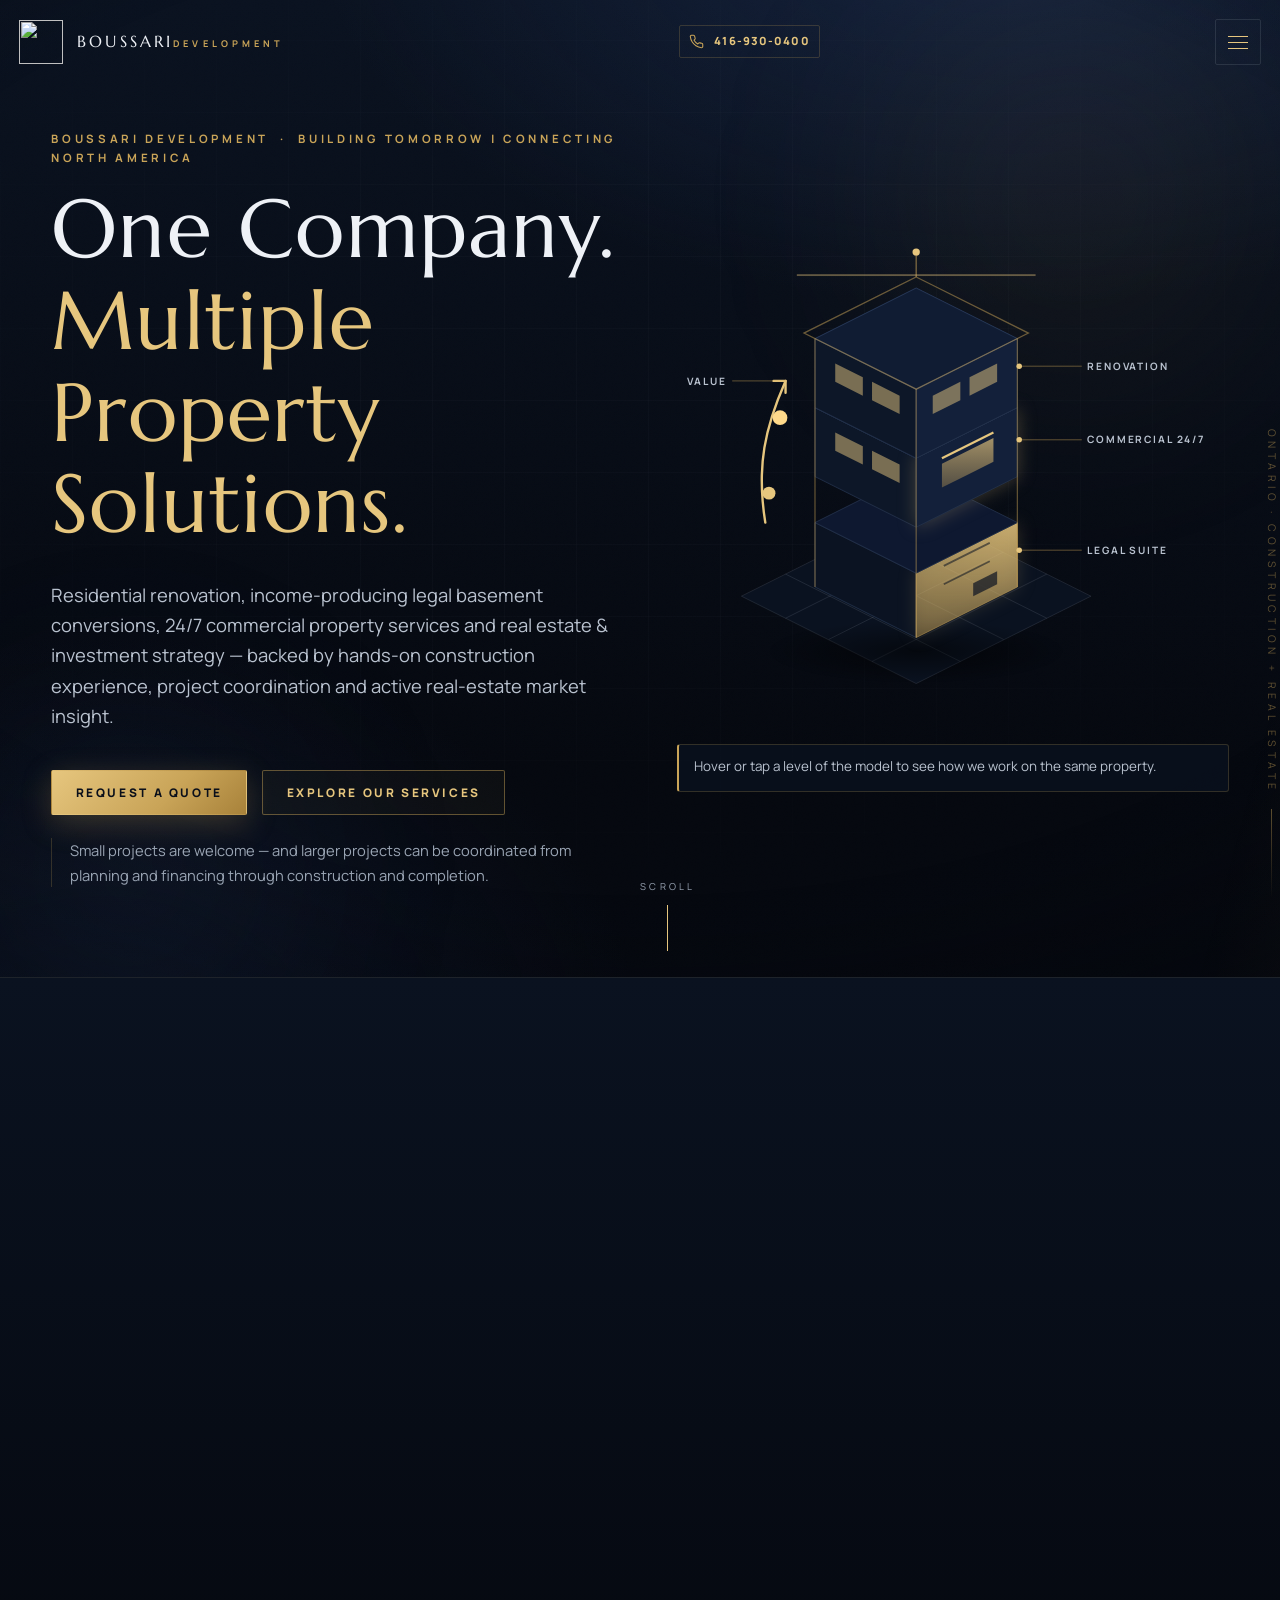
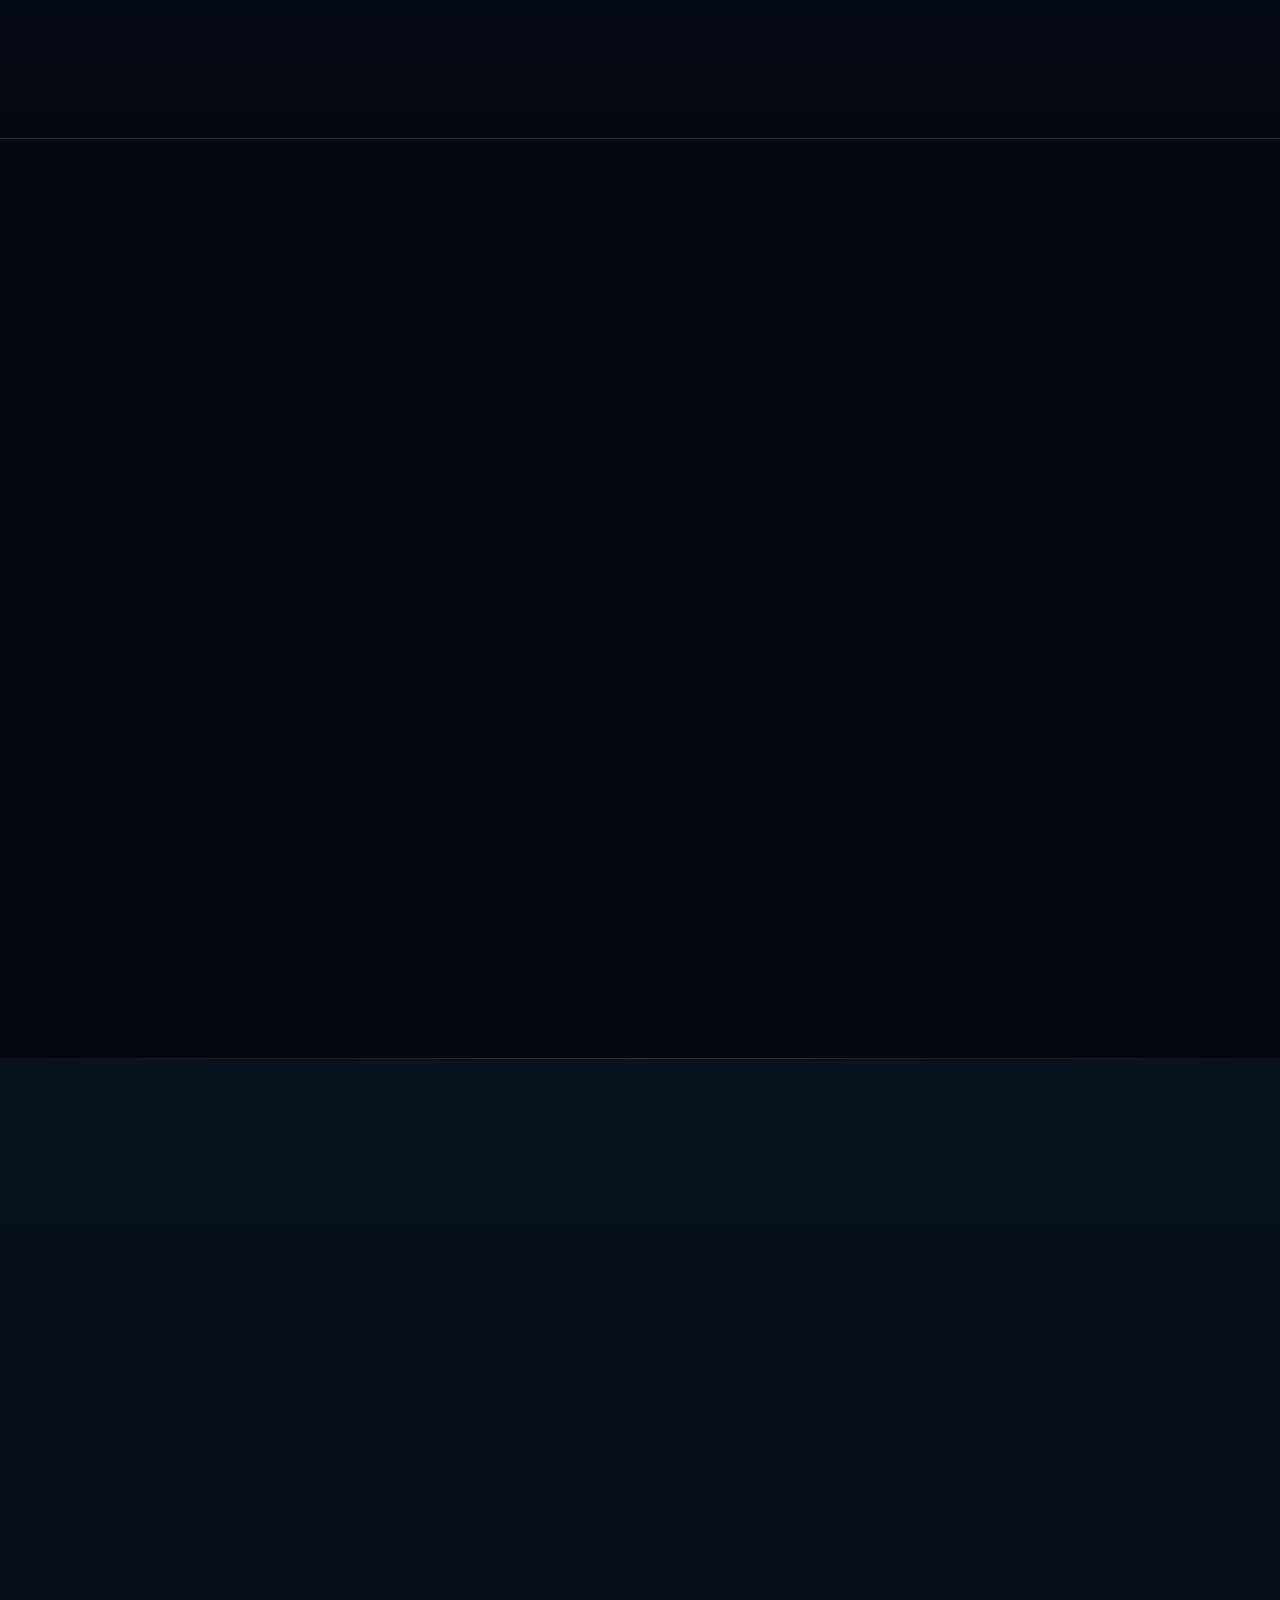
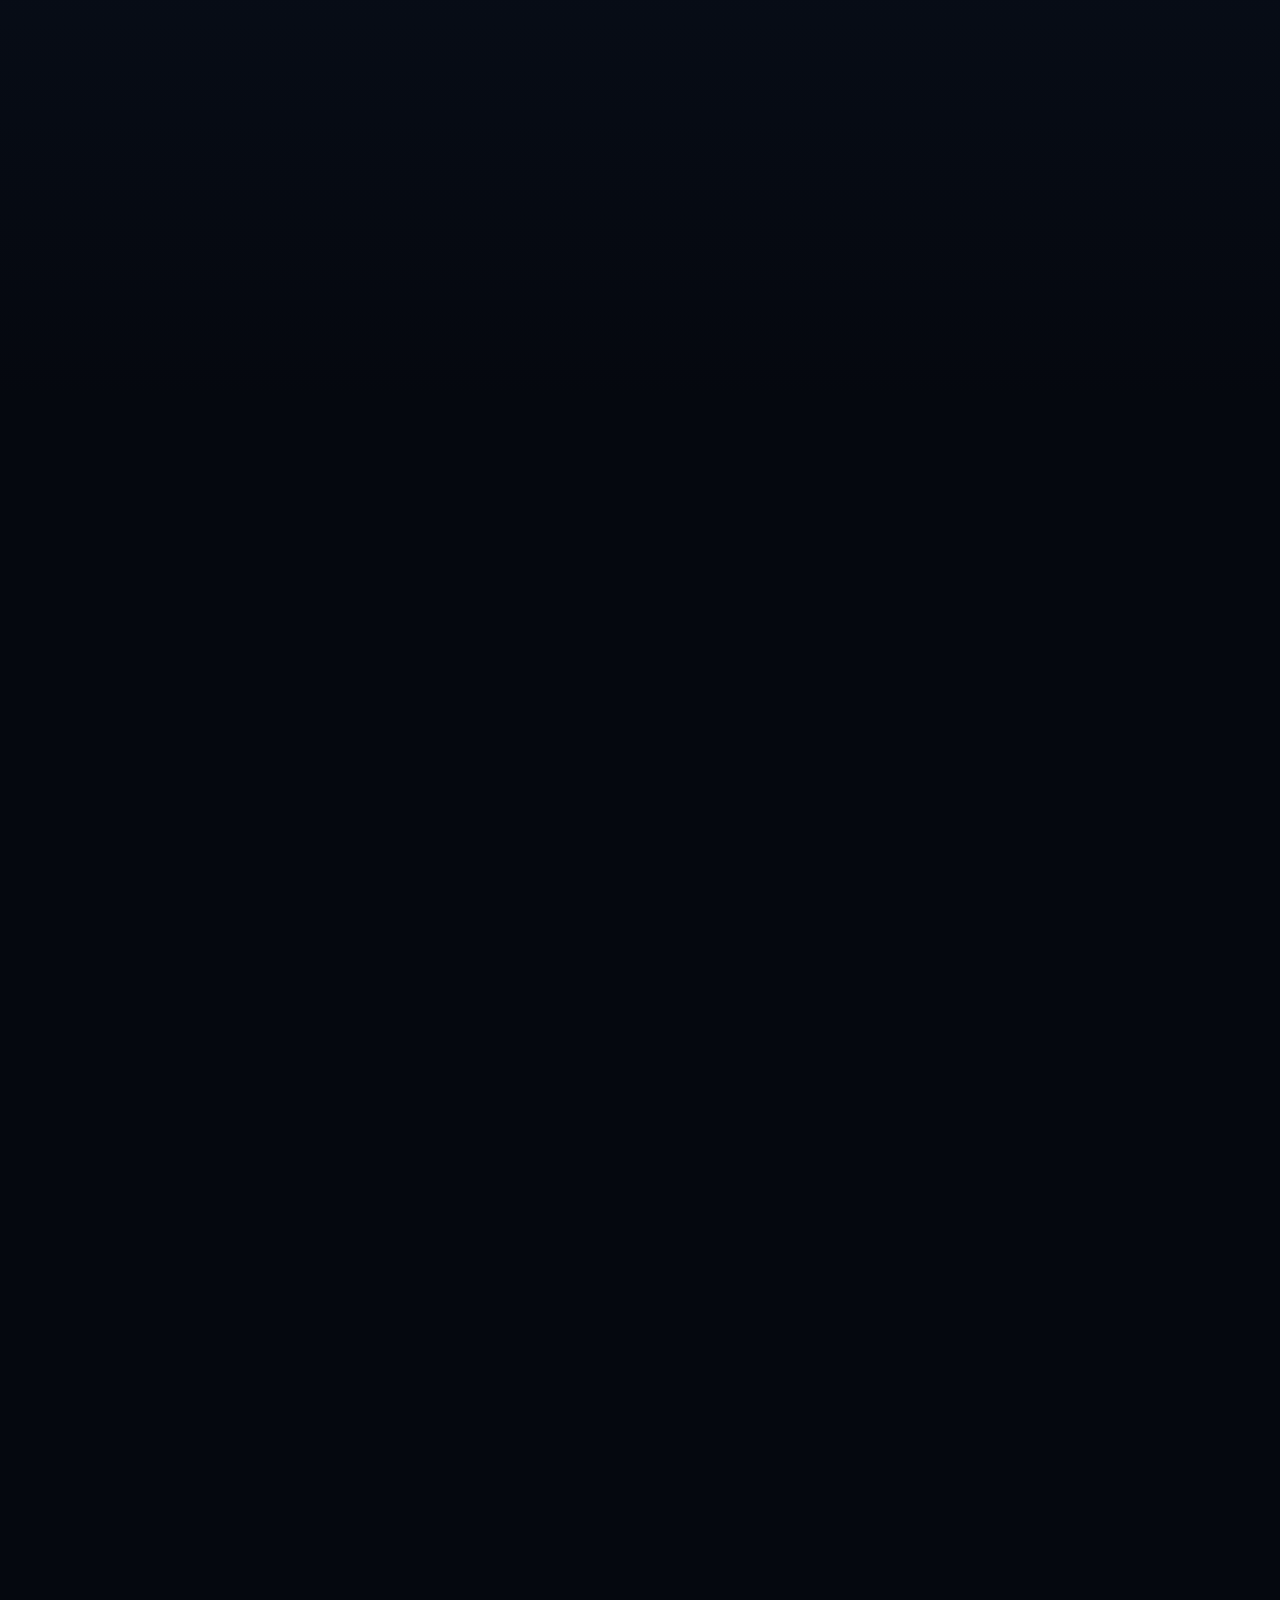
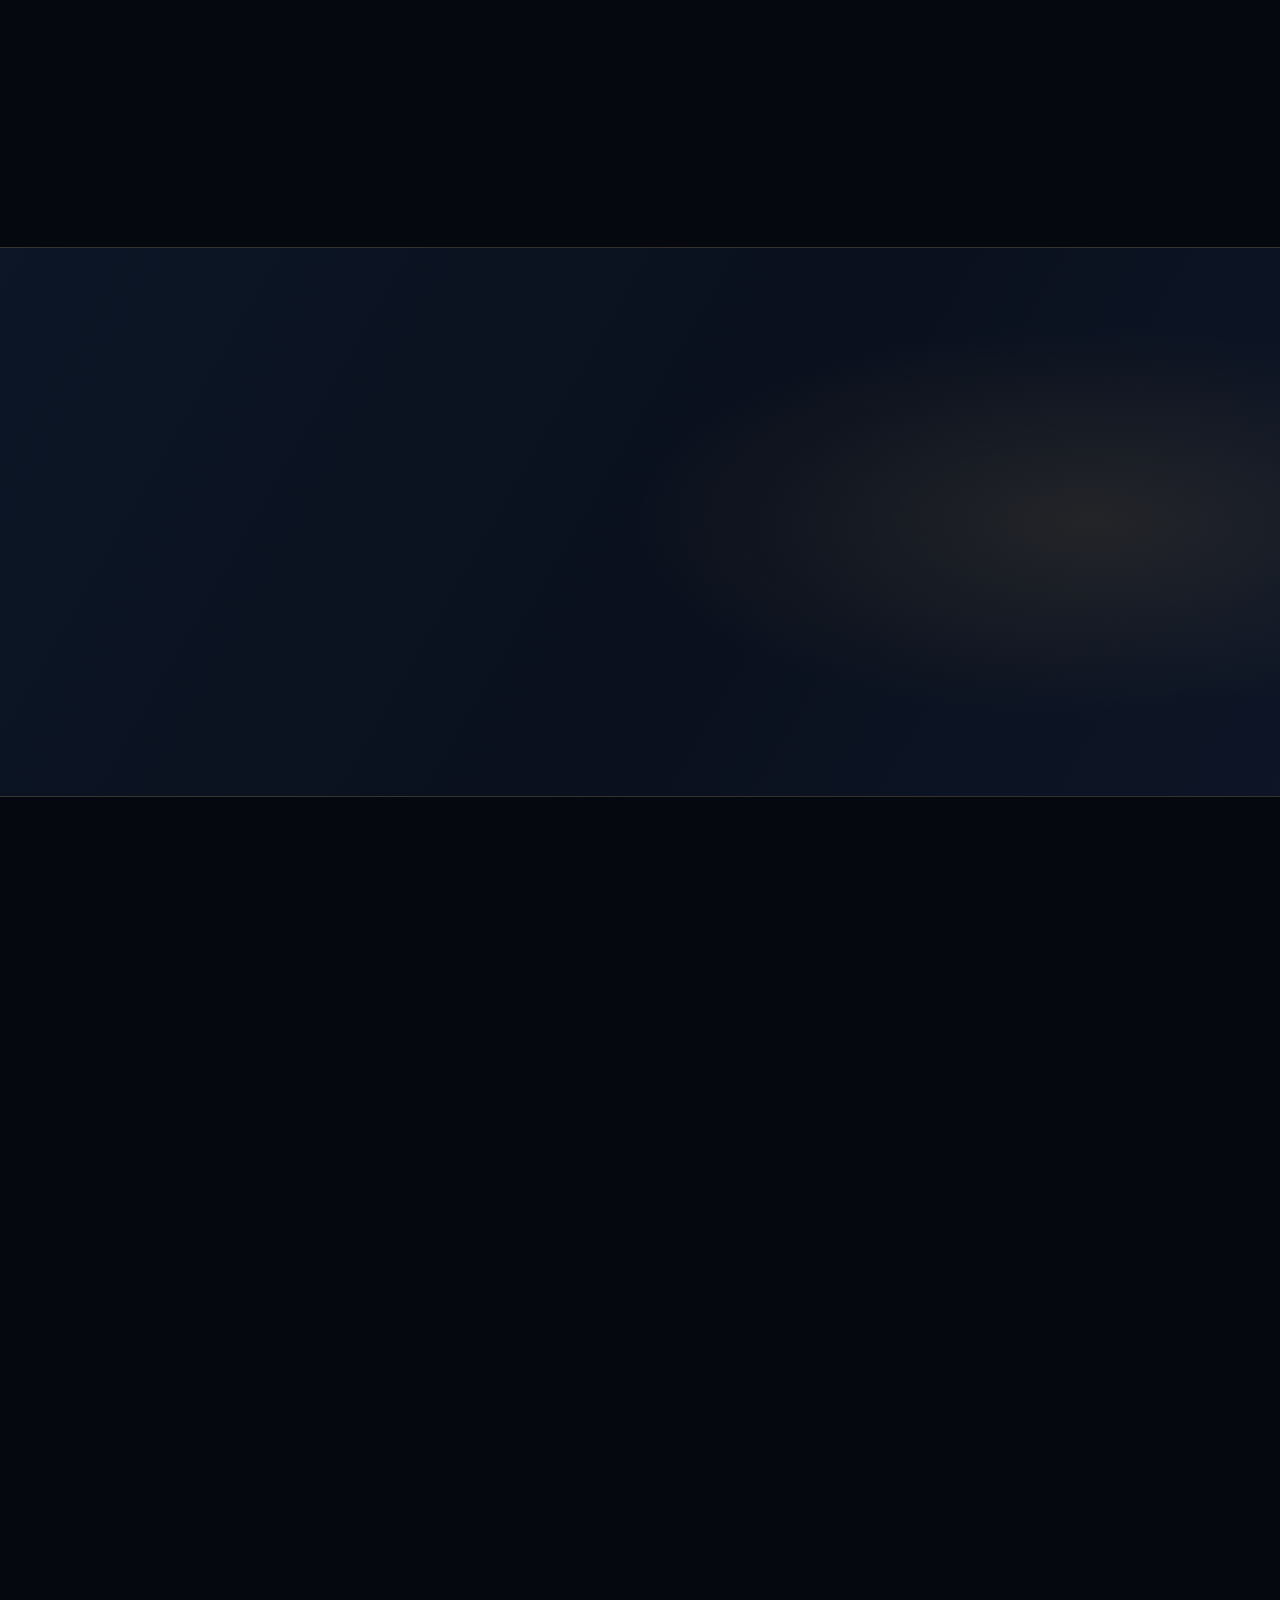
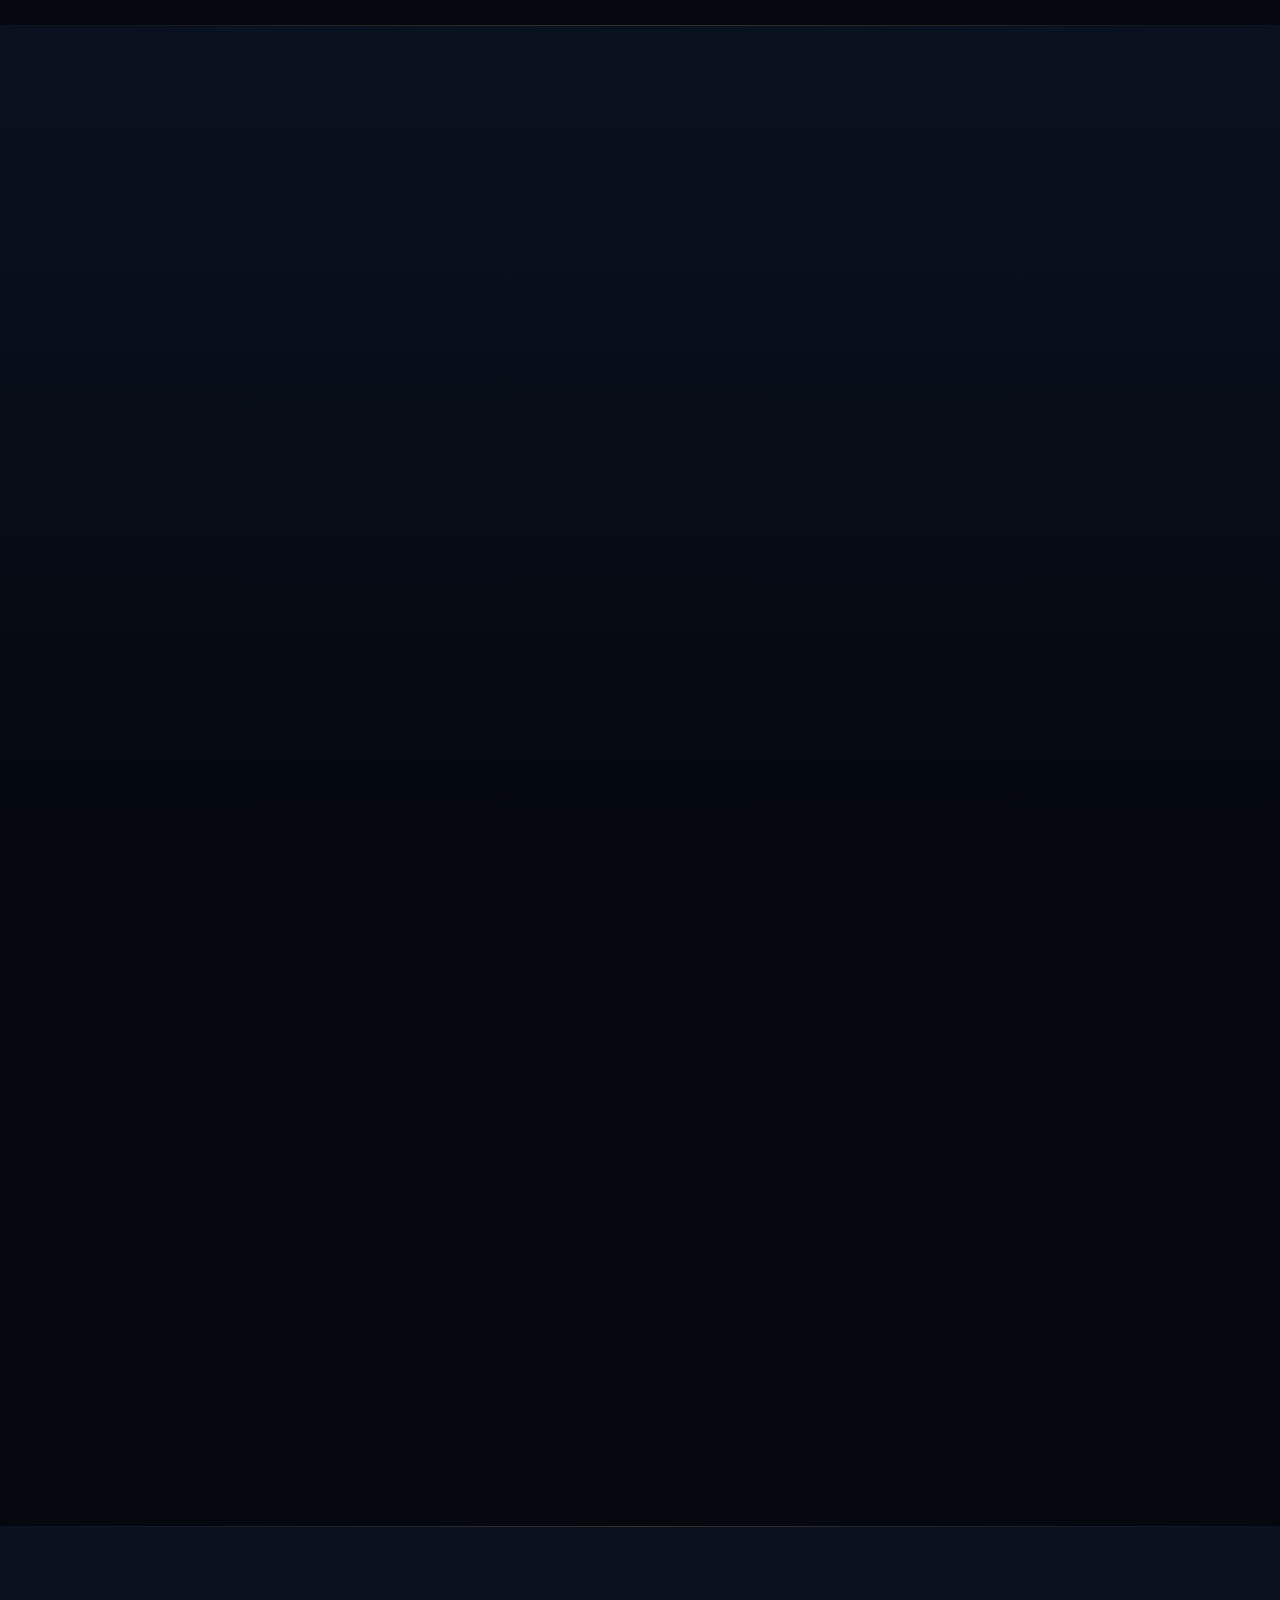
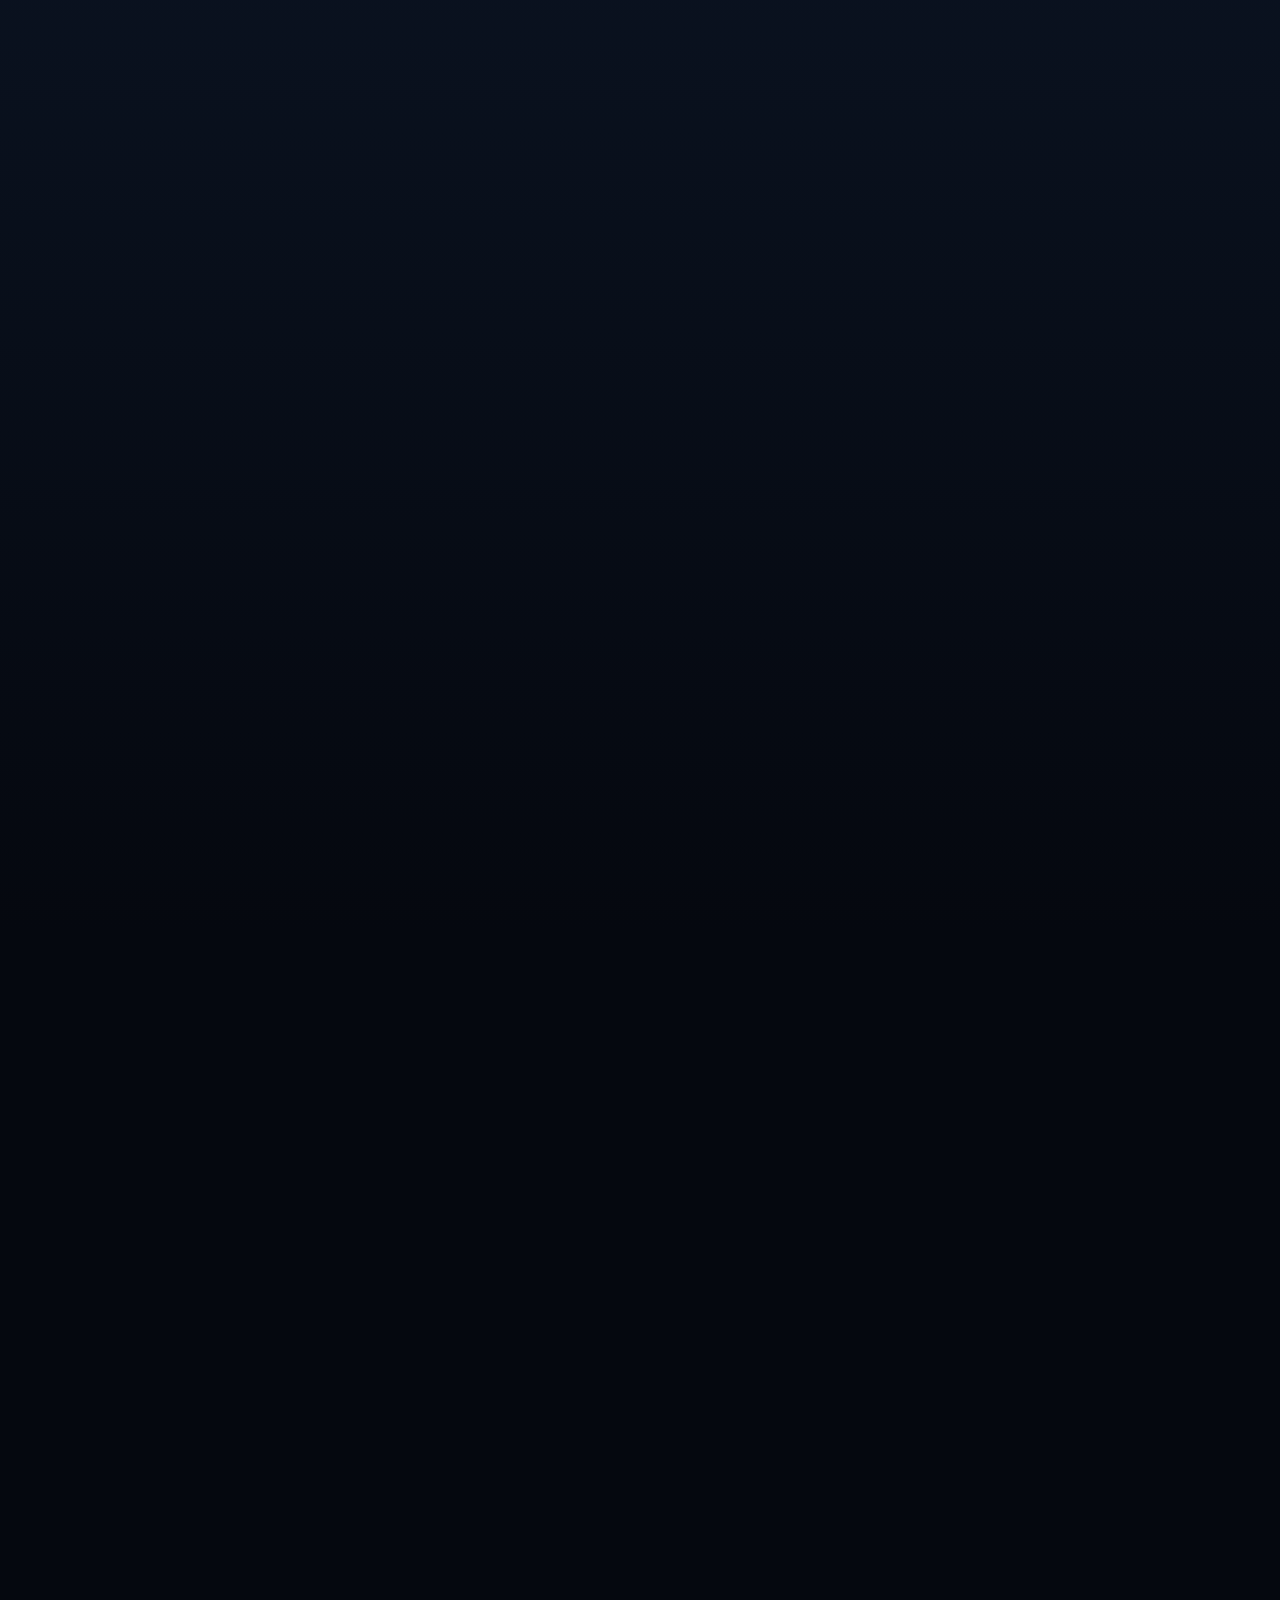
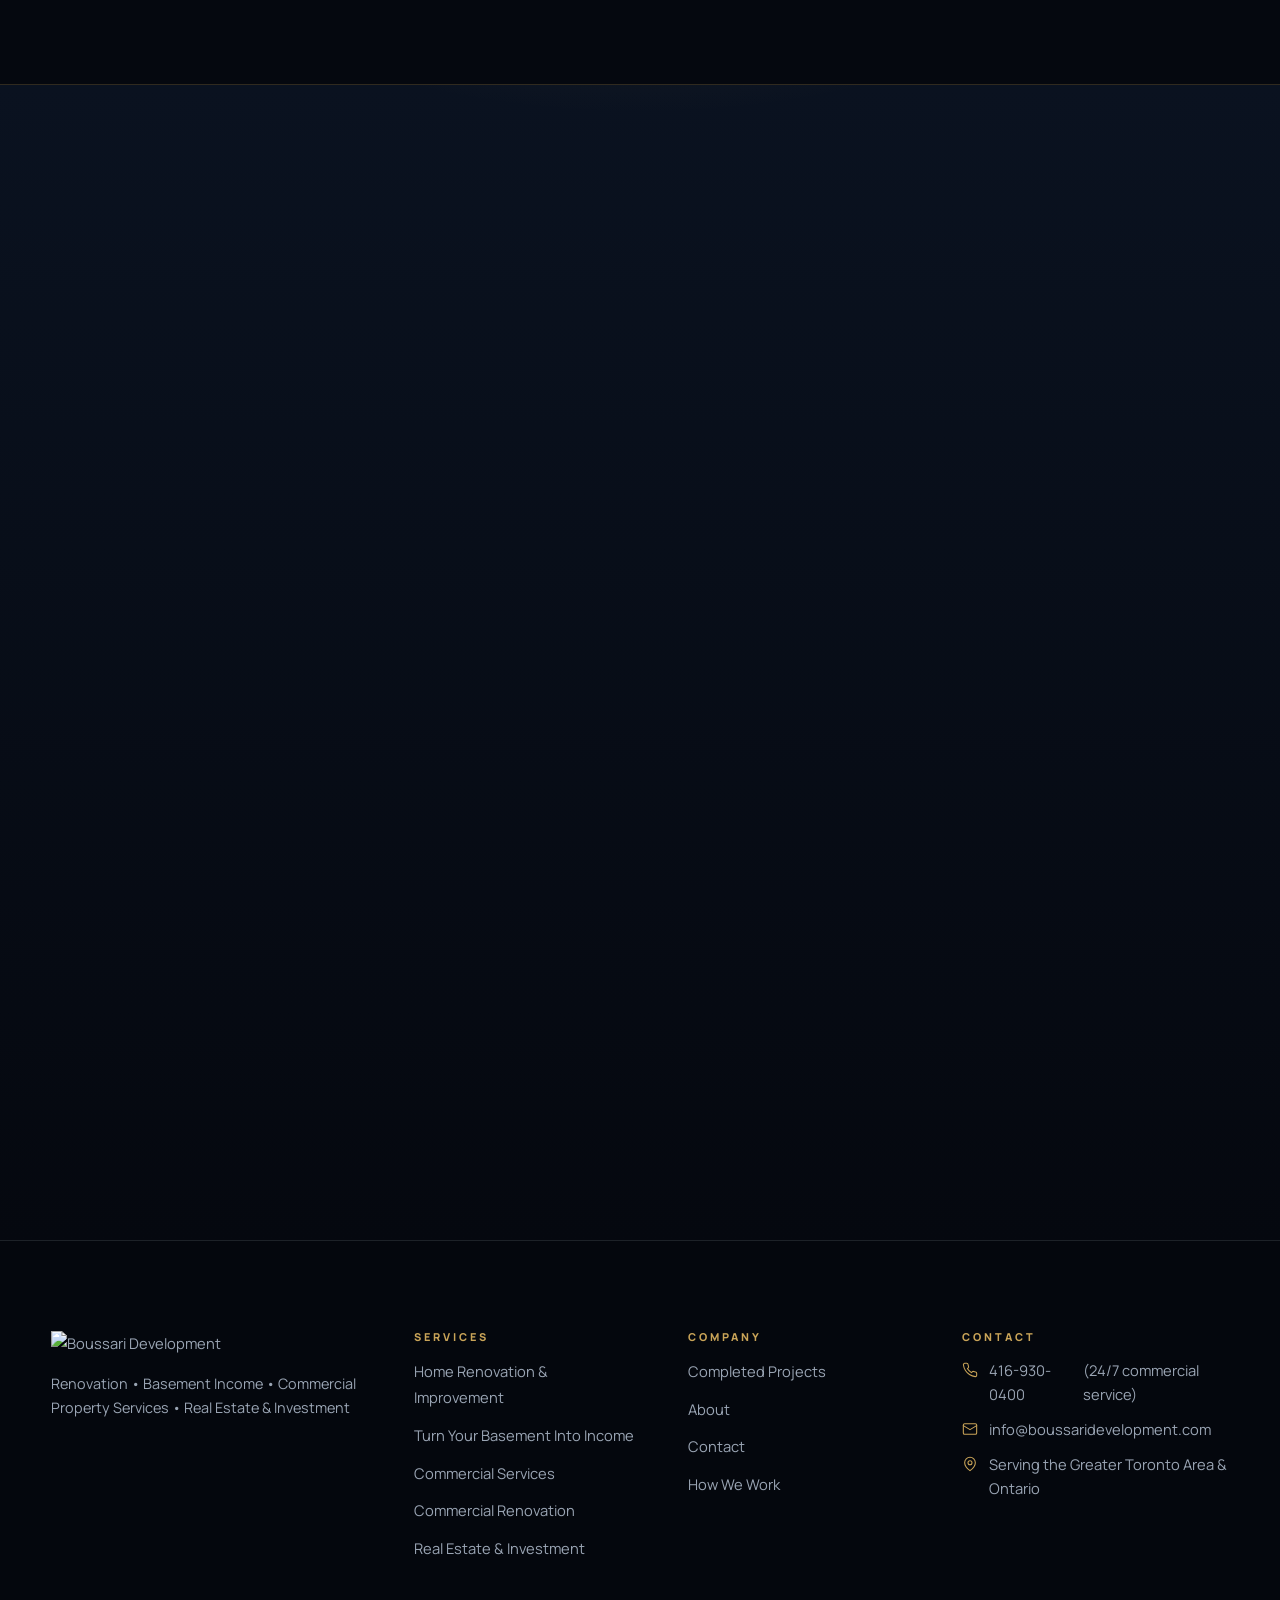
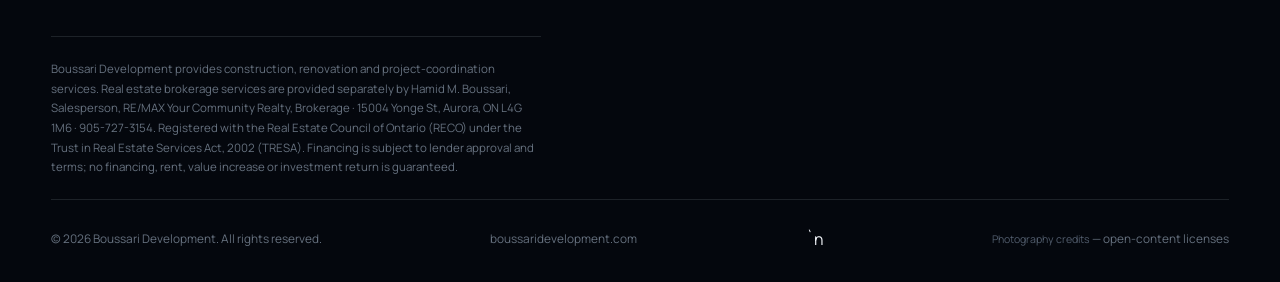
==== index.html @ f3ab4dbb "Site-wide photography: real CC-licensed photos on every page (hero backgrounds, service imagery, pro" ====
<!DOCTYPE html>
<html lang="en">
<head>
<meta charset="UTF-8">
<meta name="viewport" content="width=device-width, initial-scale=1.0">
<title>Boussari Development | Renovation, Basement Income, Commercial &amp; Real Estate — Ontario</title>
<meta name="description" content="Residential renovation, income-producing legal basement conversions, 24/7 commercial property services and real estate &amp; investment strategy — backed by hands-on construction experience, project coordination and active real-estate market insight.">
<meta name="theme-color" content="#05080f">
<meta property="og:title" content="Boussari Development — One Company. Multiple Property Solutions.">
<meta property="og:description" content="Renovation • Basement Income • Commercial Property Services • Real Estate &amp; Investment. Small projects welcome; larger projects coordinated A to Z.">
<meta property="og:type" content="website">
<meta property="og:url" content="https://boussaridevelopment.com/">
<link rel="icon" type="image/png" href="assets/img/favicon.png">
<link rel="preconnect" href="https://fonts.googleapis.com">
<link rel="preconnect" href="https://fonts.gstatic.com" crossorigin>
<link href="https://fonts.googleapis.com/css2?family=Marcellus&family=Manrope:wght@400;600;700;800&display=swap" rel="stylesheet">
<link rel="stylesheet" href="assets/css/style.css?v=11">
<noscript><style>.reveal{opacity:1;transform:none}.hero h1 .ln > span{transform:none}.hero-sub,.hero-cta,.hero-note,.scroll-cue{opacity:1}</style></noscript>
<script type="application/ld+json">
{
  "@context":"https://schema.org",
  "@type":"GeneralContractor",
  "name":"Boussari Development",
  "slogan":"Building Tomorrow | Connecting North America",
  "telephone":"+1-416-930-0400",
  "url":"https://boussaridevelopment.com",
  "areaServed":"Ontario, Canada",
  "description":"Residential renovation, legal basement conversions with home-equity financing coordination, 24/7 commercial property services and real estate & investment strategy.",
  "makesOffer":[
    {"@type":"Offer","itemOffered":{"@type":"Service","name":"Home Renovation & Improvement"}},
    {"@type":"Offer","itemOffered":{"@type":"Service","name":"Legal Basement Conversion — Turn Your Basement Into Income"}},
    {"@type":"Offer","itemOffered":{"@type":"Service","name":"Commercial Property Services (24/7)"}},
    {"@type":"Offer","itemOffered":{"@type":"Service","name":"Real Estate & Investment Strategy"}}
  ]
}
</script>
</head>
<body>

<a class="skip-link" href="#main">Skip to content</a>

<!-- ================= HEADER ================= -->
<header class="site-header">
  <div class="head-in">
    <a class="logo" href="index.html" aria-label="Boussari Development — home">
      <img class="logo-mark" src="assets/img/boussari-mark.webp" alt="">
      <span class="logo-text"><span class="l1">Boussari</span><span class="l2">Development</span></span>
    </a>

    <nav class="main-nav" id="primary-nav" aria-label="Primary">
      <ul class="nav-list">
        <li><a href="index.html" class="active" aria-current="page">Home</a></li>
        <li><a href="renovation.html">Renovation</a></li>
        <li><a href="basement-income.html">Basement Income</a></li>
        <li><a href="commercial.html">Commercial Services</a></li>
        <li><a href="commercial-renovation.html">Commercial Renovation</a></li>
        <li><a href="real-estate.html">Real Estate &amp; Investment</a></li>
        <li><a href="projects.html">Projects</a></li>
        <li><a href="about.html">About</a></li>
        <li><a href="contact.html">Contact</a></li>
      </ul>
    </nav>

    <a class="head-tel" href="tel:+14169300400">
      <svg viewBox="0 0 24 24" fill="none" stroke-width="1.7" stroke-linecap="round" stroke-linejoin="round" aria-hidden="true"><path d="M22 16.9v3a2 2 0 0 1-2.2 2 19.8 19.8 0 0 1-8.6-3.1 19.5 19.5 0 0 1-6-6A19.8 19.8 0 0 1 2.1 4.2 2 2 0 0 1 4.1 2h3a2 2 0 0 1 2 1.7c.1 1 .4 2 .7 2.9a2 2 0 0 1-.5 2.1L8.1 9.9a16 16 0 0 0 6 6l1.2-1.2a2 2 0 0 1 2.1-.5c.9.3 1.9.6 2.9.7a2 2 0 0 1 1.7 2z"/></svg>
      <span class="txt">416-930-0400</span>
    </a>

    <button class="nav-toggle" aria-expanded="false" aria-controls="primary-nav" aria-label="Open menu">
      <span></span><span></span><span></span>
    </button>
  </div>
</header>

<main id="main">

<!-- ================= HERO ================= -->
<section class="hero" id="top">
  <div class="hero-bg" aria-hidden="true"></div>
  <div class="hero-grid" aria-hidden="true"></div>
  <div class="hero-glow g1" aria-hidden="true" data-parallax="0.05"></div>
  <div class="hero-glow g2" aria-hidden="true"></div>
  <div class="hero-sweep" aria-hidden="true"></div>
  <div class="hero-noise" aria-hidden="true"></div>
  <div class="hero-vignette" aria-hidden="true"></div>

  <div class="hero-in">
    <div class="hero-copy">
      <p class="eyebrow no-line">Boussari Development &nbsp;·&nbsp; Building Tomorrow | Connecting North America</p>
      <h1>
        <span class="ln"><span>One Company.</span></span>
        <span class="ln"><span class="gold">Multiple Property Solutions.</span></span>
      </h1>
      <p class="hero-sub">Residential renovation, income-producing legal basement conversions, 24/7 commercial property services and real estate &amp; investment strategy — backed by hands-on construction experience, project coordination and active real-estate market insight.</p>
      <div class="hero-cta btn-row">
        <a class="btn btn-gold" href="contact.html">Request a Quote</a>
        <a class="btn btn-ghost" href="#services">Explore Our Services</a>
      </div>
      <p class="hero-note">Small projects are welcome — and larger projects can be coordinated from planning and financing through construction and completion.</p>
    </div>

    <div class="hero-art" aria-label="Interactive property model">
      <svg class="iso" viewBox="0 0 600 560" role="img" aria-label="Isometric model of a property showing renovation floors, 24/7 commercial level, legal basement suite and rising value">
        <defs>
          <linearGradient id="isoRoom" x1="0" y1="0" x2="0" y2="1">
            <stop offset="0" stop-color="#e6c67e" stop-opacity=".85"/><stop offset="1" stop-color="#c9a458" stop-opacity=".45"/>
          </linearGradient>
          <radialGradient id="isoShadow"><stop offset="0" stop-color="#000" stop-opacity=".55"/><stop offset="1" stop-color="#000" stop-opacity="0"/></radialGradient>
          <clipPath id="isoClip"><rect x="130" y="55" width="260" height="410"/></clipPath>
        </defs>
        <!-- ground plate + grid -->
        <g stroke="rgba(185,194,207,.14)" fill="none">
          <path d="M260 505 L450 410 L260 315 L70 410 Z" fill="#0a1220"/>
          <path d="M165 457 L355 362 M212 481 L402 386 M118 434 L308 339"/>
          <path d="M165 362 L355 457 M118 386 L308 481 M212 339 L402 434"/>
        </g>
        <ellipse cx="260" cy="470" rx="160" ry="34" fill="url(#isoShadow)"/>
        <g class="float">
          <!-- basement level (cutaway) -->
          <a class="iso-floor" data-key="base" href="basement-income.html" aria-label="Basement income suite">
            <path class="face" d="M150 330 L260 385 L260 455 L150 400 Z" fill="#0b1322" stroke="#22304a"/>
            <path class="face glow" d="M370 330 L260 385 L260 455 L370 400 Z" fill="url(#isoRoom)" stroke="rgba(201,164,88,.55)"/>
            <path d="M340 352 L290 377 M340 372 L290 397" stroke="#0b1322" stroke-width="2" opacity=".55"/>
            <path d="M322 396 l26 -13 v14 l-26 13 z" fill="#0b1322" opacity=".7"/>
            <path class="face" d="M260 275 L370 330 L260 385 L150 330 Z" fill="#0e1830" stroke="#22304a"/>
          </a>
          <!-- commercial level -->
          <a class="iso-floor" data-key="comm" href="commercial.html" aria-label="Commercial services, 24/7">
            <path class="face" d="M150 205 L260 260 L260 335 L150 280 Z" fill="#0d1728" stroke="#22304a"/>
            <path d="M172 232 l30 15 v20 l-30 -15 z M212 252 l30 15 v20 l-30 -15 z" fill="rgba(230,198,126,.5)"/>
            <path class="face glow" d="M370 205 L260 260 L260 335 L370 280 Z" fill="#13203a" stroke="#22304a"/>
            <path d="M344 238 l-56 28 v26 l56 -28 z" fill="url(#isoRoom)" opacity=".8"/>
            <path d="M344 232 l-56 28" stroke="#e6c67e" stroke-width="2.4"/>
            <path class="face" d="M260 150 L370 205 L260 260 L150 205 Z" fill="#101c33" stroke="#2a3b5c"/>
          </a>
          <!-- renovation level -->
          <a class="iso-floor" data-key="reno" href="renovation.html" aria-label="Home renovation and improvement">
            <path class="face" d="M150 130 L260 185 L260 260 L150 205 Z" fill="#0d1728" stroke="#22304a"/>
            <path d="M172 157 l30 15 v20 l-30 -15 z M212 177 l30 15 v20 l-30 -15 z" fill="rgba(230,198,126,.5)"/>
            <path class="face" d="M370 130 L260 185 L260 260 L370 205 Z" fill="#13203a" stroke="#22304a"/>
            <path d="M348 157 l-30 15 v20 l30 -15 z M308 177 l-30 15 v20 l30 -15 z" fill="rgba(230,198,126,.5)"/>
            <path class="face" d="M260 75 L370 130 L260 185 L150 130 Z" fill="#101c33" stroke="#2a3b5c"/>
            <path d="M260 63 L382 124 L260 185 L138 124 Z" fill="none" stroke="rgba(201,164,88,.5)" stroke-width="1.4"/>
            <path d="M260 63 V40" stroke="rgba(201,164,88,.6)" stroke-width="1.4"/>
            <circle class="beacon" cx="260" cy="36" r="4" fill="#e6c67e"/>
          </a>
          <!-- gold corner edges -->
          <g stroke="rgba(201,164,88,.45)" stroke-width="1.4" fill="none">
            <path d="M150 130 V280 M370 130 V280 M260 185 V335 M150 280 V400 M370 280 V400 M260 335 V455"/>
          </g>
          <!-- scan line -->
          <g clip-path="url(#isoClip)">
            <rect class="scan" x="130" y="60" width="260" height="2" fill="rgba(230,198,126,.4)"/>
          </g>
          <!-- value arrow -->
          <a class="iso-floor" data-key="invest" href="real-estate.html" aria-label="Real estate and investment value">
            <path d="M96 330 C86 268 96 226 118 176" fill="none" stroke="#e6c67e" stroke-width="2.6" stroke-linecap="round"/>
            <path d="M118 176 h-13 M118 176 v13" fill="none" stroke="#e6c67e" stroke-width="2.6" stroke-linecap="round"/>
            <circle class="coin" cx="100" cy="298" r="7" fill="#e6c67e"/>
            <circle class="coin" style="animation-delay:-1.6s" cx="112" cy="216" r="8" fill="#ffd98a"/>
          </a>
          <!-- annotations -->
          <g class="anno" font-family="Manrope,sans-serif" font-size="11" font-weight="700" letter-spacing="2">
            <g><path d="M372 160 H440" stroke="rgba(201,164,88,.5)"/><circle cx="372" cy="160" r="3" fill="#e6c67e"/><text x="446" y="164" fill="#b9c2cf">RENOVATION</text></g>
            <g><path d="M372 240 H440" stroke="rgba(201,164,88,.5)"/><circle cx="372" cy="240" r="3" fill="#e6c67e"/><text x="446" y="244" fill="#b9c2cf">COMMERCIAL 24/7</text></g>
            <g><path d="M372 360 H440" stroke="rgba(201,164,88,.5)"/><circle cx="372" cy="360" r="3" fill="#e6c67e"/><text x="446" y="364" fill="#b9c2cf">LEGAL SUITE</text></g>
            <g><path d="M118 176 H60" stroke="rgba(201,164,88,.5)"/><text x="54" y="180" fill="#b9c2cf" text-anchor="end">VALUE</text></g>
          </g>
        </g>
      </svg>
      <p class="ha-tip" id="ha-tip">Hover or tap a level of the model to see how we work on the same property.</p>
    </div>
  </div>

  <span class="hero-tag" aria-hidden="true">Ontario · Construction + Real Estate</span>
  <a class="scroll-cue" href="#services" aria-label="Scroll to services"><span>Scroll</span><span class="bar" aria-hidden="true"></span></a>
</section>

<!-- ================= RANGE BAND ================= -->
<section class="range-band" aria-labelledby="range-title">
  <div class="wrap">
    <div class="sec-head reveal">
      <span class="sec-num">The Range</span>
      <h2 id="range-title">From a single faucet <span class="gold">to a full build-out</span></h2>
      <p>The same team and the same process — whether it is a small repair, a focused renovation or a larger coordinated project. Small jobs are everyday work for us, not an afterthought.</p>
    </div>
    <div class="range-grid">
      <div class="range-cell reveal" data-d="1">
        <div class="ph"><img src="assets/img/photos/painter-wall.jpg" alt="Painter rolling fresh paint on an interior wall" loading="lazy"></div>
        <div class="cap">
          <span class="k">Small jobs, every week</span>
          <h3>Repairs &amp; Maintenance</h3>
          <p>Painting, drywall, doors, flooring touch-ups and the everyday fixes.</p>
        </div>
      </div>
      <div class="range-cell reveal" data-d="2">
        <div class="ph"><img src="assets/img/photos/kitchen-renovation.jpg" alt="Kitchen renovation in progress with new cabinetry" loading="lazy"></div>
        <div class="cap">
          <span class="k">Focused renovations</span>
          <h3>Kitchens, Bathrooms &amp; Basements</h3>
          <p>Single-room upgrades and whole-floor projects, planned around your budget.</p>
        </div>
      </div>
      <div class="range-cell reveal" data-d="3">
        <div class="ph"><img src="assets/img/photos/construction-toronto-1.jpg" alt="Multi-storey construction site in Toronto" loading="lazy"></div>
        <div class="cap">
          <span class="k">Larger coordinated projects</span>
          <h3>A-to-Z Builds &amp; Commercial</h3>
          <p>Multi-trade scopes coordinated from drawings and permits to closeout.</p>
        </div>
      </div>
    </div>
  </div>
</section>

<!-- ================= FOUR SERVICE GATEWAYS ================= -->
<section class="sec" id="services">
  <div class="wrap">
    <div class="sec-head reveal">
      <span class="sec-num">Four Primary Paths</span>
      <h2>What we take on</h2>
      <p>We handle repairs and upgrades, full renovations, legal basement suites, commercial service and investment work across the GTA. Pick the path that matches your property. Each path has a summary below and its own page with the full scope.</p>
    </div>

    <div class="grid cards-4">
      <article class="svc-card reveal" data-d="1">
        <span class="num" aria-hidden="true">01</span>
        <svg class="ico" viewBox="0 0 24 24" fill="none" stroke-width="1.4" stroke-linecap="round" stroke-linejoin="round" aria-hidden="true"><path d="M3 11l9-7 9 7"/><path d="M5 10v10a1 1 0 0 0 1 1h4v-6h4v6h4a1 1 0 0 0 1-1V10"/></svg>
        <h3 id="path-1"><a href="#renovation-overview">Home Renovation &amp; Improvement</a></h3>
        <p>Small repairs and focused upgrades through complete A-to-Z renovation — with a real-estate-informed value strategy.</p>
        <a class="go" href="renovation.html">Explore Renovation <svg viewBox="0 0 24 24" fill="none" stroke-width="1.8" stroke-linecap="round" stroke-linejoin="round" aria-hidden="true"><path d="M5 12h14M13 6l6 6-6 6"/></svg></a>
      </article>

      <article class="svc-card reveal" data-d="2">
        <span class="num" aria-hidden="true">02</span>
        <svg class="ico" viewBox="0 0 24 24" fill="none" stroke-width="1.4" stroke-linecap="round" stroke-linejoin="round" aria-hidden="true"><path d="M12 3v11m0 0l-4-4m4 4l4-4"/><path d="M4 19h16"/><path d="M4 22h16"/></svg>
        <h3 id="path-2"><a href="#basement-overview">Turn Your Basement Into Income</a></h3>
        <p>Legal conversion + home-equity financing options + one coordinated path from assessment to rental-ready completion.</p>
        <a class="go" href="basement-income.html">Explore Basement Income <svg viewBox="0 0 24 24" fill="none" stroke-width="1.8" stroke-linecap="round" stroke-linejoin="round" aria-hidden="true"><path d="M5 12h14M13 6l6 6-6 6"/></svg></a>
      </article>

      <article class="svc-card reveal" data-d="3">
        <span class="num" aria-hidden="true">03</span>
        <svg class="ico" viewBox="0 0 24 24" fill="none" stroke-width="1.4" stroke-linecap="round" stroke-linejoin="round" aria-hidden="true"><path d="M3 21h18"/><path d="M5 21V5a2 2 0 0 1 2-2h10a2 2 0 0 1 2 2v16"/><path d="M9 7h2m2 0h2M9 11h2m2 0h2M9 15h2m2 0h2"/><path d="M10 21v-3h4v3"/></svg>
        <h3 id="path-3"><a href="#commercial-overview">Commercial Property Services</a></h3>
        <p>24/7 commercial property service, urgent repairs, maintenance, tenant improvements, renovation and specialist coordination.</p>
        <a class="go" href="commercial.html">Explore Commercial <svg viewBox="0 0 24 24" fill="none" stroke-width="1.8" stroke-linecap="round" stroke-linejoin="round" aria-hidden="true"><path d="M5 12h14M13 6l6 6-6 6"/></svg></a>
      </article>

      <article class="svc-card reveal" data-d="4">
        <span class="num" aria-hidden="true">04</span>
        <svg class="ico" viewBox="0 0 24 24" fill="none" stroke-width="1.4" stroke-linecap="round" stroke-linejoin="round" aria-hidden="true"><path d="M3 17l6-6 4 4 8-8"/><path d="M14 7h7v7"/></svg>
        <h3 id="path-4"><a href="#realestate-overview">Real Estate &amp; Investment</a></h3>
        <p>Property strategy, value-add planning, renovation budgeting and investment-focused real-estate support.</p>
        <a class="go" href="real-estate.html">Explore Real Estate <svg viewBox="0 0 24 24" fill="none" stroke-width="1.8" stroke-linecap="round" stroke-linejoin="round" aria-hidden="true"><path d="M5 12h14M13 6l6 6-6 6"/></svg></a>
      </article>
    </div>
  </div>
</section>

<!-- ================= 01 · RENOVATION WITH A REAL ESTATE LENS ================= -->
<section class="sec sec-alt" id="renovation-overview">
  <div class="wrap grid split">
    <div class="split-media reveal corner-frame" data-parallax="0.04">
      <div class="art-panel" role="img" aria-label="Bathroom renovation in progress with tile work">
        <img class="art-photo" src="assets/img/photos/bathroom-tile-work.jpg" alt="Bathroom renovation in progress with tile work and fixtures" loading="lazy">
        <span class="ph-tag">Bathroom renovation — in progress</span>
      </div>
    </div>
    <div class="split-text reveal" data-d="2">
      <span class="sec-num">01 · Home Renovation &amp; Improvement</span>
      <h2 style="margin:.5em 0 .7em">Renovation With a <span class="gold">Real Estate Lens</span></h2>
      <p class="lead">Our leadership includes active Ontario real-estate market experience. That means renovation recommendations can consider more than appearance: neighborhood standards, buyer expectations, rental appeal, marketability, functionality, budget and long-term use can all be part of the conversation.</p>
      <p style="margin-top:1em">The goal is to help clients prioritize improvements that make sense for the property — without promising a specific resale value or return. From flooring, doors and bathrooms to kitchens, basements and full-home renovations, small projects are welcome and larger projects can be coordinated from scope and budgeting through construction, finishing and completion.</p>
      <div class="chips" style="margin-top:1.8em" aria-label="Key promises">
        <span class="chip">Small Projects Welcome</span>
        <span class="chip">A-to-Z Property Improvement</span>
      </div>
      <div class="btn-row" style="margin-top:2em">
        <a class="btn btn-gold" href="renovation.html">Explore Renovation</a>
        <a class="btn btn-ghost" href="contact.html">Get a Free Estimate</a>
      </div>
    </div>
  </div>
</section>

<!-- ================= 02 · BASEMENT INCOME — FEATURED ================= -->
<section class="sec" id="basement-overview">
  <div class="wrap">
    <div class="sec-head center reveal">
      <span class="eyebrow">02 · Turn Your Basement Into Income</span>
      <h2>One Team. One Process.<br><span class="gold">From Financing to Rental Income.</span></h2>
      <p class="lead">Transform underused basement space into a permitted, income-producing rental suite. Boussari Development coordinates the process from the beginning — property assessment, financing coordination, design and permits, construction, inspections and rental-ready completion.</p>
    </div>

    <div class="grid pillars" style="margin-bottom:clamp(36px,5vw,60px)">
      <div class="pillar reveal" data-d="1">
        <svg class="ico" viewBox="0 0 24 24" fill="none" stroke-width="1.4" stroke-linecap="round" stroke-linejoin="round" aria-hidden="true"><path d="M12 2l8 4v6c0 5-3.5 8.5-8 10-4.5-1.5-8-5-8-10V6z"/><path d="M9 12l2 2 4-4"/></svg>
        <span class="k">Legal Conversion</span>
        <h3>Permitted &amp; Compliant</h3>
        <p>Legal basement conversion planning, permit drawing and submission coordination, fire separation and egress compliance, inspections and occupancy coordination as applicable.</p>
      </div>
      <div class="pillar reveal" data-d="2">
        <svg class="ico" viewBox="0 0 24 24" fill="none" stroke-width="1.4" stroke-linecap="round" stroke-linejoin="round" aria-hidden="true"><rect x="3" y="6" width="18" height="13" rx="2"/><path d="M3 10h18"/><path d="M7 15h4"/></svg>
        <span class="k">Home-Equity Financing Options</span>
        <h3>Financing Coordinated With the Project</h3>
        <p>Eligible homeowners can explore HELOC / home-equity financing through licensed Ontario mortgage brokers — coordinated alongside scope, schedule and payment stages.</p>
      </div>
      <div class="pillar reveal" data-d="3">
        <svg class="ico" viewBox="0 0 24 24" fill="none" stroke-width="1.4" stroke-linecap="round" stroke-linejoin="round" aria-hidden="true"><path d="M3 17l6-6 4 4 8-8"/><path d="M14 7h7v7"/><path d="M3 21h18"/></svg>
        <span class="k">Rental Income Potential</span>
        <h3>Rental-Ready Completion</h3>
        <p>Rental market analysis, lease preparation coordination, tenant screening and placement coordination, turn-key tenant-ready setup and property management options.</p>
      </div>
    </div>

    <div class="chain reveal" aria-label="Basement income process">
      <div class="step"><span class="t">Property Assessment</span></div>
      <div class="step"><span class="t">Financing Coordination</span></div>
      <div class="step"><span class="t">Lender Approval &amp; Funding</span></div>
      <div class="step"><span class="t">Design &amp; Permits</span></div>
      <div class="step"><span class="t">Construction</span></div>
      <div class="step"><span class="t">Inspections</span></div>
      <div class="step"><span class="t">Rental-Ready Completion</span></div>
      <div class="step"><span class="t">Tenant Placement / Income Launch</span></div>
    </div>

    <div class="btn-row reveal" style="margin-top:2.6em; justify-content:center">
      <a class="btn btn-gold" href="basement-income.html">See Your Basement Income Potential</a>
      <a class="btn btn-ghost" href="contact.html">Start With One Consultation</a>
    </div>

    <div class="disclaimer reveal">
      <strong>Important</strong>
      Financing is subject to lender approval, available home equity, credit qualification, product terms and current rates. Rental income depends on property, location, legal configuration and market conditions. No financing, rent, savings, value increase or investment return is guaranteed.
    </div>
  </div>
</section>

<!-- ================= 03 · COMMERCIAL — 24/7 BANNER ================= -->
<section class="banner-247" id="commercial-overview">
  <div class="banner-in">
    <div class="txt reveal">
      <span class="pulse-dot">24/7 Commercial Service</span>
      <h2>One Call. 24/7 Availability.<br>From Urgent Repairs to Larger Commercial Projects.</h2>
      <p>Boussari Development supports property managers, landlords, business owners and tenants with 24/7 commercial property service, urgent repairs, maintenance, improvements, tenant work and coordinated renovation projects — from smaller service items to larger multi-trade scopes.</p>
      <div class="chips" style="margin-top:1.6em">
        <span class="chip">Urgent Repairs</span>
        <span class="chip">Maintenance</span>
        <span class="chip">Tenant Improvements</span>
        <span class="chip">Licensed-Trade Coordination</span>
        <span class="chip">Engineering Coordination</span>
      </div>
    </div>
    <div class="reveal" data-d="2" style="text-align:center">
      <a class="big-tel" href="tel:+14169300400">
        <svg viewBox="0 0 24 24" fill="none" stroke-width="1.5" stroke-linecap="round" stroke-linejoin="round" aria-hidden="true"><path d="M22 16.9v3a2 2 0 0 1-2.2 2 19.8 19.8 0 0 1-8.6-3.1 19.5 19.5 0 0 1-6-6A19.8 19.8 0 0 1 2.1 4.2 2 2 0 0 1 4.1 2h3a2 2 0 0 1 2 1.7c.1 1 .4 2 .7 2.9a2 2 0 0 1-.5 2.1L8.1 9.9a16 16 0 0 0 6 6l1.2-1.2a2 2 0 0 1 2.1-.5c.9.3 1.9.6 2.9.7a2 2 0 0 1 1.7 2z"/></svg>
        416-930-0400
      </a>
      <div class="btn-row" style="margin-top:1.6em; justify-content:center">
        <a class="btn btn-gold" href="commercial.html">Request Commercial Service</a>
      </div>
    </div>
  </div>
</section>

<!-- ================= 04 · REAL ESTATE & INVESTMENT ================= -->
<section class="sec" id="realestate-overview">
  <div class="wrap grid split rev">
    <div class="split-media reveal corner-frame" data-parallax="0.04">
      <div class="art-panel" role="img" aria-label="Toronto residential towers from the street">
        <img class="art-photo" src="assets/img/photos/highrise-street.jpg" alt="Modern residential buildings along a Toronto street" loading="lazy">
        <span class="ph-tag">Strategy · Renovation · Value-Add</span>
      </div>
    </div>
    <div class="split-text reveal" data-d="2">
      <span class="sec-num">04 · Real Estate &amp; Investment</span>
      <h2 style="margin:.5em 0 .7em">See the Property <span class="gold">Beyond the Purchase Price</span></h2>
      <p class="lead">Boussari Development connects renovation knowledge, project execution and real-estate experience to help clients evaluate, improve, reposition and create practical value in residential and selected commercial properties.</p>
      <div class="quote-strip" style="margin-top:1.8em">
        <p class="serif-it" style="font-size:1.15rem; color:var(--silver)">A property decision is stronger when purchase price, renovation cost, marketability, rental potential and execution are considered together.</p>
      </div>
      <div class="btn-row" style="margin-top:2em">
        <a class="btn btn-gold" href="real-estate.html">Explore Real Estate &amp; Investment</a>
        <a class="btn btn-ghost" href="contact.html">Discuss an Opportunity</a>
      </div>
    </div>
  </div>
</section>

<!-- ================= WHY BOUSSARI ================= -->
<section class="sec sec-alt" id="why">
  <div class="wrap">
    <div class="sec-head reveal">
      <span class="sec-num">Why Boussari Development</span>
      <h2>Built around practical property knowledge — not just construction.</h2>
      <p>Boussari Development brings renovation execution, project coordination and active real-estate market experience together so clients can make smarter decisions about how to improve, use and position their property.</p>
    </div>
    <ul class="list-check list-2col reveal" data-d="2">
      <li>Small jobs and larger projects are both welcome</li>
      <li>One point of coordination for multi-step projects</li>
      <li>Hands-on construction knowledge + active real-estate market perspective</li>
      <li>A-to-Z planning and project coordination</li>
      <li>Practical budgeting and scope development</li>
      <li>Access to qualified specialists and licensed-trade coordination when required</li>
      <li>Value-focused recommendations based on function, neighborhood fit, marketability, rental potential and long-term property use</li>
    </ul>
  </div>
</section>

<!-- ================= HOW WE WORK ================= -->
<section class="sec" id="how">
  <div class="wrap">
    <div class="sec-head center reveal">
      <span class="eyebrow">How We Work</span>
      <h2>From first call to final walkthrough</h2>
    </div>
    <div class="grid steps-5">
      <div class="hw-step reveal" data-d="1"><h3>Tell Us About the Property</h3><p>Call, message or submit the form with the project type and location.</p></div>
      <div class="hw-step reveal" data-d="2"><h3>Assessment &amp; Strategy</h3><p>Review the property, goals, scope, budget and any financing / permit / rental considerations.</p></div>
      <div class="hw-step reveal" data-d="3"><h3>Plan &amp; Proposal</h3><p>Define the recommended scope, sequencing, specialists and next steps.</p></div>
      <div class="hw-step reveal" data-d="4"><h3>Coordinate &amp; Execute</h3><p>Schedule work, coordinate trades / specialists and manage progress.</p></div>
      <div class="hw-step reveal" data-d="5"><h3>Complete &amp; Launch</h3><p>Final walkthrough and closeout; for income projects, coordinate the next rental-market step where selected.</p></div>
    </div>
  </div>
</section>

<!-- ================= COMPLETED PROJECTS (preview) ================= -->
<section class="sec sec-alt" id="projects-preview">
  <div class="wrap">
    <div class="sec-head reveal">
      <span class="sec-num">Completed Projects</span>
      <h2>Completed work</h2>
      <p>The gallery covers bathrooms, kitchens, basements, flooring and finish work, full renovations, income-producing legal suites and commercial improvements across the GTA. Photos are representative of the work we complete — project-specific galleries are shared on request.</p>
    </div>
    <div class="grid gallery">
      <article class="g-item reveal" data-d="1">
        <div class="thumb">
          <img src="assets/img/photos/bathroom-tile-finished.jpg" alt="Finished tiled bathroom" loading="lazy">
        </div>
        <div class="meta"><span class="cat">Bathroom</span><h3>Spa-Style Main Bath</h3><span class="loc">Aurora, ON</span></div>
      </article>
      <article class="g-item reveal" data-d="2">
        <div class="thumb">
          <img src="assets/img/photos/kitchen-cabinets.jpg" alt="Kitchen with new white cabinetry" loading="lazy">
        </div>
        <div class="meta"><span class="cat">Kitchen</span><h3>Open-Concept Kitchen</h3><span class="loc">Richmond Hill, ON</span></div>
      </article>
      <article class="g-item reveal" data-d="3">
        <div class="thumb">
          <img src="assets/img/photos/basement-finished-1.jpg" alt="Finished basement living space" loading="lazy">
        </div>
        <div class="meta"><span class="cat">Income Suite</span><h3>Legal Basement Rental Suite</h3><span class="loc">Vaughan, ON</span></div>
      </article>
    </div>
    <div class="btn-row reveal" style="margin-top:2.8em; justify-content:center">
      <a class="btn btn-ghost" href="projects.html">View All Completed Projects</a>
    </div>
  </div>
</section>

<!-- ================= ABOUT / EXPERIENCE ================= -->
<section class="sec" id="about-preview">
  <div class="wrap grid split">
    <div class="split-text reveal">
      <span class="sec-num">About / Experience</span>
      <h2 style="margin:.5em 0 .7em">Built on Construction Experience. <span class="gold">Strengthened by Real Estate Insight.</span></h2>
      <p class="lead">Boussari Development brings together more than a decade of hands-on renovation and project-management experience with active Ontario real-estate market knowledge.</p>
      <p style="margin-top:1em">We approach property from more than one angle: how it should be built, how it should function, how it fits its neighborhood, and how the right improvement strategy can support marketability, rental use and long-term property goals.</p>
      <div class="btn-row" style="margin-top:2em">
        <a class="btn btn-ghost" href="about.html">About Boussari Development</a>
        <a class="btn btn-gold" href="contact.html">Start a Project</a>
      </div>
    </div>
    <div class="reveal" data-d="2">
      <div class="stats">
        <div class="stat"><span class="n"><span data-count="10">10</span><sup>+</sup></span><span class="l">Years Hands-On Experience</span></div>
        <div class="stat"><span class="n"><span data-count="24">24</span><sup>/7</sup></span><span class="l">Commercial Service</span></div>
        <div class="stat"><span class="n"><span data-count="4">4</span></span><span class="l">Integrated Service Paths</span></div>
        <div class="stat"><span class="n">A–Z</span><span class="l">Project Coordination</span></div>
      </div>
    </div>
  </div>
</section>

<!-- ================= FINAL CTA + CONTACT FORM ================= -->
<section class="cta-band sec" id="contact-preview">
  <div class="wrap">
    <div class="sec-head center reveal">
      <span class="eyebrow">Start a Project</span>
      <h2>Tell us about the property</h2>
      <p>Call, message or send the form with the project type and location. We review the property, the goal and the budget, then come back with a free, no-obligation estimate and the next steps. Urgent commercial work: call <a class="gold" href="tel:+14169300400">416-930-0400</a> any hour.</p>
    </div>

    <div class="wrap-narrow" style="width:min(760px,100%)">
      <div class="form-card reveal" data-d="2">
        <form data-demo-form novalidate>
          <div class="hp-field" aria-hidden="true"><label for="hp-home">Leave this field empty</label><input id="hp-home" name="company" type="text" tabindex="-1" autocomplete="off"></div>
          <div class="form-grid">
            <div class="field"><label for="h-name">Name <span class="req">*</span></label><input id="h-name" name="name" type="text" required autocomplete="name" placeholder="Your full name"></div>
            <div class="field"><label for="h-phone">Phone <span class="req">*</span></label><input id="h-phone" name="phone" type="tel" required autocomplete="tel" placeholder="416-000-0000"></div>
            <div class="field"><label for="h-email">Email <span class="req">*</span></label><input id="h-email" name="email" type="email" required autocomplete="email" placeholder="you@email.com"></div>
            <div class="field"><label for="h-city">Project Address / City</label><input id="h-city" name="city" type="text" autocomplete="address-level2" placeholder="e.g., Aurora, ON"></div>
            <div class="field full"><label for="h-service">Service Needed <span class="req">*</span></label>
              <select id="h-service" name="service" required>
                <option value="" selected disabled>Select a service path…</option>
                <option>Home Renovation &amp; Improvement</option>
                <option>Turn Your Basement Into Income</option>
                <option>Commercial Property Services</option>
                <option>Real Estate &amp; Investment</option>
                <option>Other / Not Sure Yet</option>
              </select>
            </div>
            <div class="field full"><label for="h-desc">Project Description <span class="req">*</span></label><textarea id="h-desc" name="description" required placeholder="Tell us about the property, the goal and any timing considerations…"></textarea></div>
            <div class="form-foot">
              <button class="btn btn-gold" type="submit">Request a Free Estimate</button>
              <span class="fine">We typically respond within one business day. Urgent commercial service: call 24/7.</span>
            </div>
          </div>
        </form>
      </div>
    </div>
  </div>
</section>

</main>

<!-- ================= FOOTER ================= -->
<footer class="site-footer">
  <div class="wrap">
    <div class="foot-grid">
      <div class="foot-about">
        <a class="logo" href="index.html" aria-label="Boussari Development — home">
          <img class="logo-full" src="assets/img/boussari-logo.webp" alt="Boussari Development">
        </a>
        <p>Renovation • Basement Income • Commercial Property Services • Real Estate &amp; Investment</p>
      </div>
      <div>
        <h4>Services</h4>
        <ul>
          <li><a href="renovation.html">Home Renovation &amp; Improvement</a></li>
          <li><a href="basement-income.html">Turn Your Basement Into Income</a></li>
          <li><a href="commercial.html">Commercial Services</a></li>
          <li><a href="commercial-renovation.html">Commercial Renovation</a></li>
          <li><a href="real-estate.html">Real Estate &amp; Investment</a></li>
        </ul>
      </div>
      <div>
        <h4>Company</h4>
        <ul>
          <li><a href="projects.html">Completed Projects</a></li>
          <li><a href="about.html">About</a></li>
          <li><a href="contact.html">Contact</a></li>
          <li><a href="index.html#how">How We Work</a></li>
        </ul>
      </div>
      <div>
        <h4>Contact</h4>
        <ul class="foot-contact">
          <li><svg viewBox="0 0 24 24" fill="none" stroke-width="1.6" stroke-linecap="round" stroke-linejoin="round" aria-hidden="true"><path d="M22 16.9v3a2 2 0 0 1-2.2 2 19.8 19.8 0 0 1-8.6-3.1 19.5 19.5 0 0 1-6-6A19.8 19.8 0 0 1 2.1 4.2 2 2 0 0 1 4.1 2h3a2 2 0 0 1 2 1.7c.1 1 .4 2 .7 2.9a2 2 0 0 1-.5 2.1L8.1 9.9a16 16 0 0 0 6 6l1.2-1.2a2 2 0 0 1 2.1-.5c.9.3 1.9.6 2.9.7a2 2 0 0 1 1.7 2z"/></svg><a href="tel:+14169300400">416-930-0400</a> (24/7 commercial service)</li>
          <li><svg viewBox="0 0 24 24" fill="none" stroke-width="1.6" stroke-linecap="round" stroke-linejoin="round" aria-hidden="true"><rect x="2" y="4" width="20" height="16" rx="2"/><path d="M22 7l-10 6L2 7"/></svg><a href="mailto:info@boussaridevelopment.com">info@boussaridevelopment.com</a></li>
          <li><svg viewBox="0 0 24 24" fill="none" stroke-width="1.6" stroke-linecap="round" stroke-linejoin="round" aria-hidden="true"><path d="M20 10c0 6-8 12-8 12s-8-6-8-12a8 8 0 0 1 16 0z"/><circle cx="12" cy="10" r="3"/></svg><span>Serving the Greater Toronto Area &amp; Ontario</span></li>
        </ul>
      </div>
    </div>

    <p class="foot-broker">Boussari Development provides construction, renovation and project-coordination services. Real estate brokerage services are provided separately by Hamid M. Boussari, Salesperson, RE/MAX Your Community Realty, Brokerage · 15004 Yonge St, Aurora, ON L4G 1M6 · 905-727-3154. Registered with the Real Estate Council of Ontario (RECO) under the Trust in Real Estate Services Act, 2002 (TRESA). Financing is subject to lender approval and terms; no financing, rent, value increase or investment return is guaranteed.</p>

    <div class="foot-bottom">
      <p>© <span data-year>2026</span> Boussari Development. All rights reserved.</p>
      <p>boussaridevelopment.com</p>`n      <p><a href="credits.html" class="foot-photos">Photography credits</a> — open-content licenses</p>
    </div>
  </div>
</footer>

<a class="callbar" href="tel:+14169300400">Call 416-930-0400 · 24/7 Service</a>

<script src="assets/js/main.js?v=11"></script>
</body>
</html>
---- assets/css/style.css ----
@charset "UTF-8";
/* ============================================================
   BOUSSARI DEVELOPMENT — cinematic design system
   navy / gold / silver · premium · mobile-first
   ============================================================ */

:root{
  --bg:        #05080f;
  --bg-2:      #0a1220;
  --bg-3:      #0e1830;
  --card:      #0b1322;
  --ink:       #eef1f6;
  --muted:     #9aa5b4;
  --silver:    #b9c2cf;
  --gold:      #c9a458;
  --gold-hi:   #e6c67e;
  --gold-dim:  rgba(201,164,88,.45);
  --line:      rgba(201,164,88,.22);
  --line-2:    rgba(185,194,207,.14);
  --serif:     'Marcellus','Cormorant Garamond',Georgia,'Times New Roman',serif;
  --sans:      'Manrope','Inter',system-ui,-apple-system,'Segoe UI',Roboto,sans-serif;
  --head-h:    84px;
  --ease:      cubic-bezier(.22,.61,.36,1);
  --shadow-lg: 0 24px 70px rgba(0,0,0,.55);
}

*,*::before,*::after{ box-sizing:border-box; margin:0; padding:0; }

html{
  scroll-behavior:smooth;
  scroll-padding-top:calc(var(--head-h) + 12px);
  -webkit-text-size-adjust:100%;
}

body{
  font-family:var(--sans);
  background:var(--bg);
  color:var(--ink);
  line-height:1.65;
  font-size:16px;
  overflow-x:hidden;
  -webkit-font-smoothing:antialiased;
}

img,svg{ display:block; max-width:100%; }
a{ color:inherit; text-decoration:none; }
ul,ol{ list-style:none; }
button{ font:inherit; color:inherit; background:none; border:0; cursor:pointer; }

::selection{ background:rgba(201,164,88,.35); color:#fff; }

/* ---------- focus visibility ---------- */
:focus-visible{
  outline:2px solid var(--gold-hi);
  outline-offset:3px;
  border-radius:2px;
}

/* ---------- skip link ---------- */
.skip-link{
  position:fixed; top:-60px; left:16px; z-index:300;
  background:var(--gold); color:#0a0f1a; font-weight:700;
  padding:.7em 1.2em; border-radius:4px; transition:top .25s var(--ease);
}
.skip-link:focus{ top:12px; }

/* ---------- layout helpers ---------- */
.wrap{ width:min(1200px, 92vw); margin-inline:auto; }
.wrap-narrow{ width:min(880px, 92vw); margin-inline:auto; }
section{ position:relative; }
.sec{ padding:clamp(72px, 9vw, 130px) 0; }
.sec-alt{ background:linear-gradient(180deg, var(--bg-2), var(--bg)); }
.sec-alt::before{
  content:""; position:absolute; inset:0 0 auto; height:1px;
  background:linear-gradient(90deg, transparent, var(--line), transparent);
}
.grid{ display:grid; gap:clamp(24px,3vw,44px); }

/* ---------- type ---------- */
h1,h2,h3,h4{ font-family:var(--serif); font-weight:400; line-height:1.12; letter-spacing:.015em; }
h1{ font-size:clamp(2.5rem, 6.4vw, 5.2rem); }
h2{ font-size:clamp(1.9rem, 4vw, 3.1rem); }
h3{ font-size:clamp(1.25rem, 2vw, 1.6rem); }
p{ color:var(--muted); }
.lead{ font-size:clamp(1.05rem, 1.6vw, 1.25rem); color:var(--silver); }
.gold{ color:var(--gold-hi); }
.serif-it{ font-family:var(--serif); }

.eyebrow{
  display:inline-flex; align-items:center; gap:.9em;
  font-size:.72rem; font-weight:700; letter-spacing:.32em; text-transform:uppercase;
  color:var(--gold);
}
.eyebrow::before{
  content:""; width:clamp(28px,4vw,56px); height:1px;
  background:linear-gradient(90deg, transparent, var(--gold));
}
.eyebrow.no-line::before{ display:none; }

.sec-head{ max-width:760px; margin-bottom:clamp(36px,5vw,64px); }
.sec-head h2{ margin:.5em 0 .6em; }
.sec-head.center{ margin-inline:auto; text-align:center; }
.sec-head.center .eyebrow::before{ display:none; }
.sec-head.center .eyebrow::after{
  content:""; width:clamp(28px,4vw,56px); height:1px;
  background:linear-gradient(90deg, var(--gold), transparent);
}

.sec-num{
  font-family:var(--serif); font-size:.9rem; letter-spacing:.3em;
  color:var(--gold-dim); text-transform:uppercase;
}

/* ---------- buttons ---------- */
.btn{
  display:inline-flex; align-items:center; justify-content:center; gap:.7em;
  padding:1em 2em; border:1px solid transparent; border-radius:2px;
  font-size:.74rem; font-weight:800; letter-spacing:.22em; text-transform:uppercase;
  transition:transform .3s var(--ease), box-shadow .3s var(--ease), background .3s, border-color .3s, color .3s;
  will-change:transform; cursor:pointer; text-align:center;
}
.btn:hover{ transform:translateY(-2px); }
.btn:active{ transform:translateY(0); }

.btn-gold{
  background:linear-gradient(135deg, var(--gold-hi), var(--gold) 60%, #a8823a);
  color:#0a0f1a;
  box-shadow:0 8px 30px rgba(201,164,88,.25);
}
.btn-gold:hover{ box-shadow:0 14px 44px rgba(201,164,88,.4); }

.btn-ghost{
  border-color:var(--gold-dim); color:var(--gold-hi); background:rgba(201,164,88,.04);
}
.btn-ghost:hover{ background:rgba(201,164,88,.12); border-color:var(--gold); }

.btn-silver{
  border-color:var(--line-2); color:var(--silver);
}
.btn-silver:hover{ border-color:var(--silver); color:var(--ink); }

.btn-row{ display:flex; flex-wrap:wrap; gap:14px; }
.btn .tel{ letter-spacing:.14em; }

/* ---------- chips ---------- */
.chips{ display:flex; flex-wrap:wrap; gap:10px; }
.chip{
  display:inline-flex; align-items:center; gap:.6em;
  padding:.6em 1.1em; border:1px solid var(--line); border-radius:100px;
  font-size:.68rem; font-weight:700; letter-spacing:.14em; text-transform:uppercase;
  color:var(--gold-hi); background:rgba(201,164,88,.06);
  transition:background .3s, border-color .3s, transform .3s var(--ease);
}
.chip:hover{ background:rgba(201,164,88,.12); border-color:var(--gold); transform:translateY(-2px); }
.chip::before{
  content:""; width:5px; height:5px; border-radius:50%; background:var(--gold);
  box-shadow:0 0 8px var(--gold-dim);
}

/* ---------- header ---------- */
.site-header{
  position:fixed; inset:0 0 auto; z-index:100; height:var(--head-h);
  display:flex; align-items:center;
  transition:background .4s, border-color .4s, height .3s;
  border-bottom:1px solid transparent;
}
.site-header.is-stuck{
  background:rgba(5,8,15,.96);
  border-bottom-color:var(--line-2);
  height:70px;
}
.head-in{
  width:min(1560px, 97vw); margin-inline:auto;
  display:flex; align-items:center; gap:16px;
}

/* logo */
.logo{ display:flex; align-items:center; gap:14px; flex-shrink:0; }
.logo-mark{ width:44px; height:44px; }
img.logo-mark{ object-fit:contain; }
.logo-full{ width:min(230px, 64vw); height:auto; }
.logo-text{ line-height:1.15; }
.logo-text .l1{
  font-family:var(--serif); font-size:.98rem; letter-spacing:.2em; color:var(--ink);
  text-transform:uppercase;
}
.logo-text .l2{
  font-size:.58rem; letter-spacing:.44em; color:var(--gold); text-transform:uppercase; font-weight:700;
}

/* nav */
.main-nav{ margin-left:auto; }
.nav-list{ display:flex; align-items:center; gap:12px; }
.nav-list a{
  font-size:.64rem; font-weight:700; letter-spacing:.12em; text-transform:uppercase;
  color:var(--silver); padding:.5em 0; position:relative; transition:color .3s;
  white-space:nowrap;
}
.nav-list a::after{
  content:""; position:absolute; left:0; bottom:0; height:1px; width:0;
  background:var(--gold); transition:width .35s var(--ease);
}
.nav-list a:hover, .nav-list a.active{ color:var(--gold-hi); }
.nav-list a:hover::after, .nav-list a.active::after{ width:100%; }

.head-tel{
  display:flex; align-items:center; gap:10px; flex-shrink:0;
  border:1px solid var(--line); padding:.6em .9em; border-radius:2px;
  font-size:.72rem; font-weight:800; letter-spacing:.1em; color:var(--gold-hi);
  transition:background .3s, border-color .3s;
}
.head-tel:hover{ background:rgba(201,164,88,.1); border-color:var(--gold); }
.head-tel svg{ width:15px; height:15px; stroke:var(--gold); }

.nav-toggle{
  display:none; margin-left:auto; width:46px; height:46px;
  border:1px solid var(--line-2); border-radius:2px;
  position:relative; z-index:120; flex-shrink:0;
}
.nav-toggle span{
  position:absolute; left:12px; right:12px; height:1.5px; background:var(--gold-hi);
  transition:transform .35s var(--ease), opacity .25s;
}
.nav-toggle span:nth-child(1){ top:16px; }
.nav-toggle span:nth-child(2){ top:22px; }
.nav-toggle span:nth-child(3){ top:28px; }
.nav-toggle.is-open span:nth-child(1){ transform:translateY(6px) rotate(45deg); }
.nav-toggle.is-open span:nth-child(2){ opacity:0; }
.nav-toggle.is-open span:nth-child(3){ transform:translateY(-6px) rotate(-45deg); }

/* ---------- hero ---------- */
.hero{
  position:relative; min-height:100svh;
  display:flex; align-items:center; overflow:hidden;
  padding:calc(var(--head-h) + 40px) 0 90px;
  isolation:isolate;
}
.hero-bg{ position:absolute; inset:0; z-index:-1; background:
  radial-gradient(1100px 620px at 78% -8%, rgba(30,48,86,.55), transparent 62%),
  radial-gradient(900px 700px at 8% 108%, rgba(20,32,58,.5), transparent 60%),
  linear-gradient(180deg, var(--bg-2), var(--bg) 78%);
}
.hero-grid{
  position:absolute; inset:0; z-index:-1; opacity:.5;
  background:
    repeating-linear-gradient(90deg, rgba(185,194,207,.05) 0 1px, transparent 1px 72px),
    repeating-linear-gradient(0deg, rgba(185,194,207,.05) 0 1px, transparent 1px 72px);
  -webkit-mask-image:radial-gradient(ellipse 90% 75% at 50% 40%, #000 30%, transparent 75%);
  mask-image:radial-gradient(ellipse 90% 75% at 50% 40%, #000 30%, transparent 75%);
}
.hero-glow{
  position:absolute; z-index:-1; border-radius:50%; filter:blur(90px); opacity:.5;
  animation:drift 22s ease-in-out infinite alternate;
}
.hero-glow.g1{ width:52vw; height:52vw; min-width:340px; min-height:340px; top:-14%; right:-10%;
  background:radial-gradient(circle, rgba(201,164,88,.16), transparent 65%); }
.hero-glow.g2{ width:44vw; height:44vw; min-width:300px; min-height:300px; bottom:-18%; left:-12%;
  background:radial-gradient(circle, rgba(70,100,160,.2), transparent 65%);
  animation-delay:-11s; }
@keyframes drift{
  from{ transform:translate3d(0,0,0) scale(1); }
  to{ transform:translate3d(-5%, 6%, 0) scale(1.12); }
}
.hero-sweep{
  position:absolute; inset:0; z-index:-1; pointer-events:none;
  background:linear-gradient(105deg, transparent 42%, rgba(230,198,126,.07) 50%, transparent 58%);
  background-size:250% 100%;
  animation:sweep 9s var(--ease) infinite;
}
@keyframes sweep{
  0%{ background-position:120% 0; }
  55%,100%{ background-position:-40% 0; }
}
.hero-noise{
  position:absolute; inset:0; z-index:-1; opacity:.05; pointer-events:none; mix-blend-mode:overlay;
  background-image:url("data:image/svg+xml,%3Csvg xmlns='http://www.w3.org/2000/svg' width='160' height='160'%3E%3Cfilter id='n'%3E%3CfeTurbulence type='fractalNoise' baseFrequency='.9' numOctaves='2'/%3E%3C/filter%3E%3Crect width='160' height='160' filter='url(%23n)' opacity='.6'/%3E%3C/svg%3E");
}
.hero-vignette{
  position:absolute; inset:0; z-index:-1; pointer-events:none;
  background:radial-gradient(ellipse 120% 90% at 50% 42%, transparent 55%, rgba(2,4,9,.6) 100%);
}

.hero-in{ width:min(1200px, 92vw); margin-inline:auto; position:relative; display:grid; grid-template-columns:1.02fr .98fr; gap:clamp(24px,4vw,60px); align-items:center; }
.hero-copy{ position:relative; }
.hero .eyebrow{ margin-bottom:1.4em; }
.hero h1{ max-width:16ch; }
.hero h1 .ln{ display:block; overflow:hidden; padding-bottom:.08em; margin-bottom:-.08em; }
.hero h1 .ln > span{
  display:block; transform:translateY(110%);
  animation:rise 1.1s var(--ease) forwards;
}
.hero h1 .ln:nth-child(2) > span{ animation-delay:.16s; }
@keyframes rise{ to{ transform:translateY(0); } }

.hero-sub{
  max-width:640px; margin-top:1.6em; color:var(--silver);
  font-size:clamp(1rem, 1.5vw, 1.15rem);
  opacity:0; animation:fadeUp 1s var(--ease) .55s forwards;
}
.hero-cta{ margin-top:2.4em; opacity:0; animation:fadeUp 1s var(--ease) .75s forwards; }
.hero-note{
  margin-top:1.6em; max-width:620px; font-size:.92rem; color:var(--muted);
  border-left:1px solid var(--line); padding-left:1.2em;
  opacity:0; animation:fadeUp 1s var(--ease) .95s forwards;
}
@keyframes fadeUp{
  from{ opacity:0; transform:translateY(22px); }
  to{ opacity:1; transform:translateY(0); }
}

.hero-tag{
  position:absolute; right:0; bottom:8%;
  writing-mode:vertical-rl; font-size:.66rem; letter-spacing:.42em; text-transform:uppercase;
  color:var(--gold-dim); display:flex; align-items:center; gap:1.4em;
}
.hero-tag::after{ content:""; width:1px; height:90px; background:linear-gradient(180deg, var(--gold-dim), transparent); }

.scroll-cue{
  position:absolute; left:50%; bottom:26px; transform:translateX(-50%);
  display:flex; flex-direction:column; align-items:center; gap:10px;
  font-size:.6rem; letter-spacing:.34em; text-transform:uppercase; color:var(--muted);
  opacity:0; animation:fadeUp 1s var(--ease) 1.3s forwards;
}
.scroll-cue .bar{
  width:1px; height:46px; background:linear-gradient(180deg, var(--gold), transparent);
  position:relative; overflow:hidden;
}
.scroll-cue .bar::after{
  content:""; position:absolute; inset:0; background:var(--gold-hi);
  animation:cue 2.2s var(--ease) infinite;
}
@keyframes cue{
  0%{ transform:translateY(-100%); } 55%,100%{ transform:translateY(100%); }
}

/* ---------- page hero (subpages) ---------- */
.page-hero{
  position:relative; overflow:hidden; isolation:isolate;
  padding:calc(var(--head-h) + clamp(60px, 9vw, 110px)) 0 clamp(60px, 8vw, 100px);
  background:
    radial-gradient(900px 500px at 85% -10%, rgba(30,48,86,.5), transparent 60%),
    linear-gradient(180deg, var(--bg-2), var(--bg));
}
.page-hero::after{
  content:""; position:absolute; left:0; right:0; bottom:0; height:1px;
  background:linear-gradient(90deg, transparent, var(--line), transparent);
}
.page-hero .hero-grid{ opacity:.35; }
.page-hero h1{ max-width:20ch; margin:.5em 0 .7em; }
.page-hero .lead{ max-width:680px; }
.crumbs{
  font-size:.68rem; letter-spacing:.26em; text-transform:uppercase; color:var(--muted);
  margin-bottom:2.2em; display:flex; gap:.9em; align-items:center; flex-wrap:wrap;
}
.crumbs a:hover{ color:var(--gold-hi); }
.crumbs .sep{ color:var(--gold-dim); }

/* ---------- four service cards ---------- */
.cards-4{ grid-template-columns:repeat(4, 1fr); }
.svc-card{
  position:relative; display:flex; flex-direction:column; gap:1em;
  padding:clamp(26px, 2.6vw, 38px);
  background:linear-gradient(180deg, rgba(255,255,255,.025), rgba(255,255,255,0) 40%), var(--card);
  border:1px solid var(--line-2); border-radius:3px;
  transition:transform .45s var(--ease), border-color .45s, box-shadow .45s;
  overflow:hidden;
}
.svc-card::before{
  content:""; position:absolute; inset:0; pointer-events:none; opacity:0;
  background:radial-gradient(420px 200px at 50% -10%, rgba(201,164,88,.14), transparent 70%);
  transition:opacity .45s;
}
.svc-card:hover{
  transform:translateY(-8px); border-color:var(--gold-dim);
  box-shadow:var(--shadow-lg);
}
.svc-card:hover::before{ opacity:1; }
.svc-card .num{
  font-family:var(--serif); font-size:2.6rem; line-height:1;
  color:transparent; -webkit-text-stroke:1px rgba(201,164,88,.4);
  transition:color .45s;
}
.svc-card:hover .num{ color:rgba(201,164,88,.14); }
.svc-card .ico{ width:34px; height:34px; stroke:var(--gold); }
.svc-card h3{ font-size:1.22rem; }
.svc-card p{ font-size:.92rem; flex:1; }
.svc-card .go{
  display:inline-flex; align-items:center; gap:.6em;
  font-size:.68rem; font-weight:800; letter-spacing:.24em; text-transform:uppercase;
  color:var(--gold-hi);
}
.svc-card .go svg{ width:16px; height:16px; stroke:var(--gold-hi); transition:transform .35s var(--ease); }
.svc-card:hover .go svg{ transform:translateX(6px); }

/* ---------- split sections ---------- */
.split{ grid-template-columns:1.05fr .95fr; align-items:center; }
.split.rev .split-media{ order:2; }
.split-media{ position:relative; }

/* framed art panel (photo placeholder) */
.art-panel{
  position:relative; border:1px solid var(--line-2); border-radius:3px;
  background:
    radial-gradient(500px 300px at 70% 20%, rgba(38,58,100,.35), transparent 65%),
    linear-gradient(160deg, var(--bg-3), var(--bg-2) 60%, #070c16);
  aspect-ratio:4/3; overflow:hidden;
  display:flex; align-items:center; justify-content:center;
}
.art-panel::before{
  content:""; position:absolute; inset:14px; border:1px solid rgba(201,164,88,.18); pointer-events:none;
}
.art-panel svg.blueprint{ width:62%; height:auto; stroke:rgba(201,164,88,.55); fill:none; stroke-width:1.1; }
.art-panel .ph-tag{
  position:absolute; left:0; right:0; bottom:26px; text-align:center;
  font-size:.62rem; letter-spacing:.3em; text-transform:uppercase; color:rgba(185,194,207,.5);
}
.art-panel.tall{ aspect-ratio:3/4; }
.art-panel.wide{ aspect-ratio:16/9; }

.corner-frame{ position:relative; }
.corner-frame::before,.corner-frame::after{
  content:""; position:absolute; width:34px; height:34px; pointer-events:none;
}
.corner-frame::before{ top:-10px; left:-10px; border-top:1px solid var(--gold); border-left:1px solid var(--gold); }
.corner-frame::after{ bottom:-10px; right:-10px; border-bottom:1px solid var(--gold); border-right:1px solid var(--gold); }

/* ---------- checklists ---------- */
.list-check{ display:grid; gap:.85em; }
.list-check li{
  position:relative; padding-left:2em; color:var(--silver); font-size:.96rem;
}
.list-check li::before{
  content:""; position:absolute; left:0; top:.42em; width:14px; height:8px;
  border-left:1.5px solid var(--gold); border-bottom:1.5px solid var(--gold);
  transform:rotate(-45deg);
}
.list-2col{ grid-template-columns:1fr 1fr; }

/* ---------- pillars ---------- */
.pillars{ grid-template-columns:repeat(3, 1fr); }
.pillar{
  padding:clamp(26px,2.6vw,40px); border:1px solid var(--line-2); border-radius:3px;
  background:linear-gradient(180deg, rgba(255,255,255,.02), transparent 45%), var(--card);
  position:relative; overflow:hidden;
  transition:border-color .4s, transform .4s var(--ease);
}
.pillar:hover{ border-color:var(--gold-dim); transform:translateY(-5px); }
.pillar .k{
  font-family:var(--serif); font-size:.85rem; letter-spacing:.3em; color:var(--gold);
  display:block; margin-bottom:1.1em;
}
.pillar h3{ margin-bottom:.6em; }
.pillar p{ font-size:.93rem; }
.pillar .ico{ width:38px; height:38px; stroke:var(--gold); margin-bottom:1.2em; }

/* ---------- process chain (basement) ---------- */
.chain{
  display:grid; grid-template-columns:repeat(8, 1fr); gap:0; counter-reset:step;
  border:1px solid var(--line-2); border-radius:3px; overflow:hidden;
  background:var(--card);
}
.chain .step{
  position:relative; padding:26px 16px 22px; text-align:center;
  border-right:1px solid var(--line-2);
  transition:background .35s;
}
.chain .step:last-child{ border-right:0; }
.chain .step:hover{ background:rgba(201,164,88,.06); }
.chain .step::before{
  counter-increment:step; content:"0" counter(step);
  display:block; font-family:var(--serif); font-size:.78rem; letter-spacing:.2em;
  color:var(--gold); margin-bottom:.8em;
}
.chain .step span.t{ font-size:.74rem; font-weight:700; letter-spacing:.06em; color:var(--silver); line-height:1.5; display:block; }

/* ---------- how we work steps ---------- */
.steps-5{ grid-template-columns:repeat(5, 1fr); counter-reset:hw; }
.hw-step{ position:relative; padding-top:26px; }
.hw-step::before{
  counter-increment:hw; content:"0" counter(hw);
  font-family:var(--serif); font-size:2.4rem; color:transparent;
  -webkit-text-stroke:1px rgba(201,164,88,.5); display:block; margin-bottom:.5em;
}
.hw-step::after{
  content:""; position:absolute; top:12px; left:calc(100% - 12px); width:calc(100% - 60px); height:1px;
  background:linear-gradient(90deg, var(--line), transparent);
}
.hw-step:last-child::after{ display:none; }
.hw-step h3{ font-size:1.08rem; margin-bottom:.5em; }
.hw-step p{ font-size:.88rem; }

/* ---------- stats ---------- */
.stats{
  display:grid; grid-template-columns:repeat(4, 1fr);
  border:1px solid var(--line-2); border-radius:3px; overflow:hidden; background:var(--card);
}
.stat{ padding:clamp(26px,3vw,42px) 20px; text-align:center; border-right:1px solid var(--line-2); min-width:0; }
.stat:last-child{ border-right:0; }
.stat .n{
  font-family:var(--serif); font-size:clamp(1.5rem, 2.8vw, 2.8rem); color:var(--gold-hi); line-height:1;
}
.stat .n sup{ font-size:.5em; color:var(--gold); }
.stat .l{
  margin-top:.9em; font-size:.66rem; font-weight:700; letter-spacing:.24em;
  text-transform:uppercase; color:var(--muted);
  display:block; white-space:normal; overflow-wrap:break-word;
}

/* ---------- 24/7 banner ---------- */
.banner-247{
  position:relative; overflow:hidden; isolation:isolate;
  border-block:1px solid var(--line);
  background:
    radial-gradient(700px 300px at 85% 50%, rgba(201,164,88,.12), transparent 65%),
    linear-gradient(120deg, #0c1626, #0a101d 55%, #0d1526);
}
.banner-in{
  width:min(1200px,92vw); margin-inline:auto;
  display:flex; align-items:center; gap:clamp(20px,4vw,60px); flex-wrap:wrap;
  padding:clamp(40px,5vw,64px) 0;
}
.pulse-dot{
  display:inline-flex; align-items:center; gap:.8em;
  font-size:.7rem; font-weight:800; letter-spacing:.3em; text-transform:uppercase; color:var(--gold-hi);
}
.pulse-dot::before{
  content:""; width:10px; height:10px; border-radius:50%; background:var(--gold-hi);
  box-shadow:0 0 0 0 rgba(230,198,126,.6); animation:pulse 2.2s infinite;
}
@keyframes pulse{
  0%{ box-shadow:0 0 0 0 rgba(230,198,126,.55); }
  70%{ box-shadow:0 0 0 14px rgba(230,198,126,0); }
  100%{ box-shadow:0 0 0 0 rgba(230,198,126,0); }
}
.banner-247 h2{ margin:.45em 0 .5em; }
.banner-247 .txt{ flex:1 1 420px; }
.banner-247 .big-tel{
  font-family:var(--serif); font-size:clamp(1.5rem,3vw,2.3rem); color:var(--gold-hi);
  letter-spacing:.04em; display:inline-flex; align-items:center; gap:.6em;
  transition:color .3s;
}
.banner-247 .big-tel:hover{ color:#fff; }
.banner-247 .big-tel svg{ width:26px; height:26px; stroke:var(--gold); }

/* ---------- quote / big lines ---------- */
.big-line{
  font-family:var(--serif); font-size:clamp(1.5rem, 3.2vw, 2.5rem); line-height:1.3;
  color:var(--ink); max-width:22ch;
}
.big-line .gold{ color:var(--gold-hi); }
.quote-strip{
  border-left:2px solid var(--gold); padding:6px 0 6px clamp(20px,3vw,36px);
}
.quotes-grid{ display:grid; gap:clamp(28px,4vw,56px); grid-template-columns:1fr 1fr; }
.quotes-grid .q{
  font-family:var(--serif); font-size:clamp(1.15rem,1.9vw,1.5rem); line-height:1.45; color:var(--silver);
  position:relative; padding-left:1.6em;
}
.quotes-grid .q::before{
  content:"—"; position:absolute; left:0; top:0; color:var(--gold);
}

/* ---------- gallery ---------- */
.filters{ display:flex; flex-wrap:wrap; gap:10px; margin-bottom:clamp(28px,4vw,48px); }
.filters button{
  padding:.65em 1.3em; border:1px solid var(--line-2); border-radius:2px;
  font-size:.68rem; font-weight:800; letter-spacing:.18em; text-transform:uppercase;
  color:var(--muted); transition:all .3s;
}
.filters button:hover{ color:var(--gold-hi); border-color:var(--gold-dim); }
.filters button.on{ color:#0a0f1a; background:linear-gradient(135deg,var(--gold-hi),var(--gold)); border-color:transparent; }

.gallery{ grid-template-columns:repeat(3, 1fr); }
.g-item{
  position:relative; border:1px solid var(--line-2); border-radius:3px; overflow:hidden;
  background:var(--card); transition:border-color .4s, transform .4s var(--ease), opacity .4s;
}
.g-item:hover{ border-color:var(--gold-dim); transform:translateY(-5px); }
.g-item .thumb{
  aspect-ratio:4/3; position:relative; overflow:hidden;
  background:
    radial-gradient(340px 220px at 70% 25%, rgba(40,60,102,.4), transparent 65%),
    linear-gradient(155deg, var(--bg-3), #070c16);
  display:flex; align-items:center; justify-content:center;
}
.g-item .thumb svg{ width:52%; stroke:rgba(201,164,88,.5); fill:none; stroke-width:1.1; transition:transform .6s var(--ease); }
.g-item:hover .thumb svg{ transform:scale(1.07); }
.g-item .meta{ padding:20px 22px 22px; }
.g-item .meta .cat{
  font-size:.62rem; font-weight:800; letter-spacing:.28em; text-transform:uppercase; color:var(--gold);
}
.g-item .meta h3{ font-size:1.08rem; margin:.5em 0 .3em; }
.g-item .meta .loc{ font-size:.8rem; color:var(--muted); }
.g-item.hide{ display:none; }

/* ---------- forms ---------- */
.form-card{
  border:1px solid var(--line-2); border-radius:3px; background:var(--card);
  padding:clamp(28px,4vw,52px); position:relative; overflow:hidden;
}
.form-card::before{
  content:""; position:absolute; top:0; left:0; right:0; height:2px;
  background:linear-gradient(90deg, transparent, var(--gold), transparent);
}
.form-grid{ display:grid; grid-template-columns:1fr 1fr; gap:20px; }
.field{ display:flex; flex-direction:column; gap:.5em; }
.field.full{ grid-column:1 / -1; }
.field label{
  font-size:.66rem; font-weight:800; letter-spacing:.22em; text-transform:uppercase; color:var(--silver);
}
.field label .req{ color:var(--gold); }
.field input, .field select, .field textarea{
  background:#080e1a; border:1px solid var(--line-2); border-radius:2px;
  color:var(--ink); padding:.95em 1.1em; font:inherit; font-size:.95rem;
  transition:border-color .3s, box-shadow .3s;
  width:100%;
}
.field textarea{ min-height:130px; resize:vertical; }
.field input:focus, .field select:focus, .field textarea:focus{
  outline:none; border-color:var(--gold); box-shadow:0 0 0 3px rgba(201,164,88,.15);
}
.field input::placeholder, .field textarea::placeholder{ color:#5c6779; }
.field select{ appearance:none;
  background-image:url("data:image/svg+xml,%3Csvg xmlns='http://www.w3.org/2000/svg' width='12' height='8'%3E%3Cpath d='M1 1l5 5 5-5' stroke='%23c9a458' stroke-width='1.5' fill='none'/%3E%3C/svg%3E");
  background-repeat:no-repeat; background-position:right 1em center;
}
.field .hint{ font-size:.72rem; color:#6b7688; }
.field input[type="file"]{ padding:.7em; color:var(--muted); }
.field input[type="file"]::file-selector-button{
  background:rgba(201,164,88,.12); color:var(--gold-hi); border:1px solid var(--line);
  padding:.5em 1em; margin-right:1em; border-radius:2px; cursor:pointer;
  font-size:.7rem; font-weight:700; letter-spacing:.12em; text-transform:uppercase;
}
.form-foot{ grid-column:1 / -1; display:flex; flex-wrap:wrap; gap:16px; align-items:center; margin-top:6px; }
.form-foot .fine{ font-size:.74rem; color:#6b7688; flex:1 1 240px; }
.hp-field{ position:absolute; left:-9999px; opacity:0; height:0; overflow:hidden; }

.form-success{
  display:none; text-align:center; padding:clamp(40px,6vw,70px) 20px;
}
.form-success.show{ display:block; animation:fadeUp .6s var(--ease); }
.form-success .ok-ico{
  width:64px; height:64px; margin:0 auto 1.4em; border:1px solid var(--gold);
  border-radius:50%; display:flex; align-items:center; justify-content:center;
}
.form-success .ok-ico svg{ width:26px; height:26px; stroke:var(--gold-hi); }
.form-success h3{ margin-bottom:.6em; }

/* ---------- disclaimer ---------- */
.disclaimer{
  margin-top:2.2em; padding:1.4em 1.6em; border:1px solid var(--line-2); border-left:2px solid var(--gold-dim);
  background:rgba(255,255,255,.015); border-radius:2px;
  font-size:.78rem; line-height:1.7; color:#7c8798;
}
.disclaimer strong{ color:var(--silver); font-size:.68rem; letter-spacing:.2em; text-transform:uppercase; display:block; margin-bottom:.6em; }

/* ---------- CTA band ---------- */
.cta-band{
  position:relative; overflow:hidden; isolation:isolate; text-align:center;
  background:
    radial-gradient(800px 400px at 50% -20%, rgba(201,164,88,.14), transparent 65%),
    linear-gradient(180deg, var(--bg-2), var(--bg));
  border-top:1px solid var(--line);
}
.cta-band h2{ max-width:24ch; margin:.5em auto .8em; }
.cta-band .btn-row{ justify-content:center; margin-top:2.2em; }

/* ---------- footer ---------- */
.site-footer{
  border-top:1px solid var(--line-2); background:#04070d;
  padding:clamp(56px,7vw,90px) 0 0;
}
.foot-grid{
  display:grid; grid-template-columns:1.4fr 1fr 1fr 1.2fr; gap:clamp(30px,4vw,60px);
  padding-bottom:clamp(40px,5vw,64px);
}
.foot-grid h4{
  font-family:var(--sans); font-size:.68rem; font-weight:800; letter-spacing:.28em;
  text-transform:uppercase; color:var(--gold); margin-bottom:1.4em;
}
.foot-grid li{ margin-bottom:.7em; }
.foot-grid a{ color:var(--muted); font-size:.92rem; transition:color .3s; }
.foot-grid a:hover{ color:var(--gold-hi); }
.foot-about p{ font-size:.9rem; margin-top:1.2em; max-width:34ch; }
.foot-contact li{ display:flex; gap:.8em; align-items:flex-start; color:var(--muted); font-size:.92rem; }
.foot-contact svg{ width:16px; height:16px; stroke:var(--gold); flex-shrink:0; margin-top:4px; }
.foot-bottom{
  border-top:1px solid var(--line-2); padding:26px 0 30px;
  display:flex; flex-wrap:wrap; gap:14px; justify-content:space-between; align-items:center;
}
.foot-bottom p{ font-size:.74rem; color:#66717f; }
.foot-broker{
  font-size:.72rem; color:#66717f; line-height:1.7; max-width:70ch;
  border-top:1px solid var(--line-2); padding-top:22px; margin-bottom:22px;
}
.foot-tag{
  font-size:.66rem; letter-spacing:.34em; text-transform:uppercase; color:var(--gold-dim);
}

/* ---------- mobile call bar ---------- */
.callbar{
  display:none; position:fixed; left:0; right:0; bottom:0; z-index:120;
  background:linear-gradient(135deg, var(--gold-hi), var(--gold));
  color:#0a0f1a; text-align:center; padding:1em;
  font-size:.78rem; font-weight:800; letter-spacing:.18em; text-transform:uppercase;
  box-shadow:0 -8px 30px rgba(0,0,0,.5);
}
body{ padding-bottom:0; }

/* ---------- reveal on scroll ---------- */
.reveal{ opacity:0; transform:translateY(34px); transition:opacity .9s var(--ease), transform .9s var(--ease); }
.reveal.in{ opacity:1; transform:none; }
.reveal[data-d="1"]{ transition-delay:.1s; }
.reveal[data-d="2"]{ transition-delay:.2s; }
.reveal[data-d="3"]{ transition-delay:.3s; }
.reveal[data-d="4"]{ transition-delay:.4s; }
.reveal[data-d="5"]{ transition-delay:.5s; }
.reveal[data-d="6"]{ transition-delay:.6s; }
.reveal[data-d="7"]{ transition-delay:.7s; }

/* parallax layer */
[data-parallax]{ will-change:transform; }

/* responsive column helpers (must come after component bases) */
.cols-2{ grid-template-columns:1fr 1fr; }
.cols-3{ grid-template-columns:repeat(3, 1fr); }
.split-form{ grid-template-columns:.85fr 1.15fr; align-items:start; }

/* ============================================================
   RESPONSIVE
   ============================================================ */
@media (max-width:1500px){
  .nav-list{ gap:10px; }
  .nav-list a{ font-size:.6rem; letter-spacing:.1em; }
  .head-tel{ padding:.6em .8em; font-size:.7rem; }
}

@media (max-width:1400px){
  .main-nav{
    position:fixed; inset:0; z-index:99; background:rgba(4,7,13,.98);
    -webkit-backdrop-filter:blur(18px); backdrop-filter:blur(18px);
    display:flex; align-items:center; justify-content:center;
    opacity:0; visibility:hidden; pointer-events:none;
    transition:opacity .18s ease-out, visibility .18s;
    margin-left:0;
  }
  .main-nav.open{ opacity:1; visibility:visible; pointer-events:auto; }
  .nav-list{ flex-direction:column; gap:0; text-align:center; }
  .nav-list a{ font-size:1rem; letter-spacing:.24em; padding:.85em 1em; display:block; }
  .nav-toggle{ display:block; }
  .head-tel{ margin-left:auto; }
}

@media (max-width:1200px){
  .stats{ grid-template-columns:1fr 1fr; }
  .stat:nth-child(2n){ border-right:0; }
  .stat:nth-child(-n+2){ border-bottom:1px solid var(--line-2); }
}

@media (max-width:1080px){
  .cards-4{ grid-template-columns:1fr 1fr; }
  .steps-5{ grid-template-columns:1fr 1fr; }
  .hw-step::after{ display:none; }
  .chain{ grid-template-columns:repeat(4, 1fr); }
  .chain .step{ border-bottom:1px solid var(--line-2); }
  .chain .step:nth-child(4n){ border-right:0; }
  .chain .step:nth-last-child(-n+4){ border-bottom:0; }
  .foot-grid{ grid-template-columns:1fr 1fr; }
  .gallery{ grid-template-columns:1fr 1fr; }
}

@media (max-width:900px){
  :root{ --head-h:70px; }
  .split{ grid-template-columns:1fr; }
  .split.rev .split-media{ order:0; }
  .quotes-grid{ grid-template-columns:1fr; }
  .hero-tag{ display:none; }
  .callbar{ display:block; }
  body.has-callbar{ padding-bottom:52px; }
}

@media (max-width:640px){
  .cards-4, .pillars, .steps-5, .stats, .gallery, .form-grid, .list-2col{ grid-template-columns:1fr; }
  .head-in{ gap:10px; }
  .head-tel .txt{ display:none; }
  .head-tel{ padding:.7em; }
  .logo{ gap:10px; }
  .logo-mark{ width:38px; height:38px; }
  .logo-text .l1{ font-size:.86rem; letter-spacing:.14em; }
  .logo-text .l2{ font-size:.5rem; letter-spacing:.3em; }
  .stat{ border-right:0; border-bottom:1px solid var(--line-2); }
  .stat:last-child{ border-bottom:0; }
  .chain{ grid-template-columns:1fr 1fr; }
  .chain .step:nth-child(2n){ border-right:0; }
  .chain .step:nth-last-child(-n+2){ border-bottom:0; }
  .foot-grid{ grid-template-columns:1fr; }
  .btn-row .btn{ flex:1 1 100%; }
  .banner-in{ flex-direction:column; align-items:flex-start; }
}

/* ---------- hero isometric model ---------- */
.hero-art{ position:relative; }
.iso{ width:100%; height:auto; display:block; }
.iso-floor{ cursor:pointer; outline:none; }
.iso-floor .face{ transition:fill .35s, stroke .35s, filter .35s; }
.iso-floor .glow{ filter:drop-shadow(0 0 10px rgba(230,198,126,.25)); }
.iso-floor:hover .face, .iso-floor.on .face, .iso-floor:focus-visible .face{
  stroke:var(--gold-hi); filter:drop-shadow(0 0 14px rgba(230,198,126,.35)) brightness(1.25);
}
.iso .float{ animation:iso-float 7s ease-in-out infinite alternate; }
@keyframes iso-float{ from{ transform:translateY(-5px); } to{ transform:translateY(7px); } }
.iso .scan{ animation:iso-scan 5.5s linear infinite; }
@keyframes iso-scan{ from{ transform:translateY(0); } to{ transform:translateY(400px); } }
.iso .beacon{ animation:win-glow 2.4s ease-in-out infinite alternate; }
.iso .coin{ animation:bob 3.2s ease-in-out infinite alternate; }
.ha-tip{
  margin-top:10px; padding:.85em 1.1em; min-height:3.6em;
  border:1px solid var(--line); border-left:2px solid var(--gold);
  background:rgba(10,18,32,.72); border-radius:3px;
  font-size:.84rem; line-height:1.55; color:var(--silver);
  transition:opacity .3s;
}
@media (max-width:900px){
  .hero-in{ grid-template-columns:1fr; }
  .hero-art{ max-width:520px; margin-inline:auto; width:100%; }
}
@media (prefers-reduced-motion:reduce){
  .iso .float, .iso .scan, .iso .beacon, .iso .coin{ animation:none; }
}

/* ---------- interactive value map (homepage) ---------- */
.xsec{ grid-template-columns:1.05fr .95fr; align-items:center; }
.xsec-art{
  background:
    radial-gradient(420px 260px at 70% 20%, rgba(38,58,100,.3), transparent 65%),
    linear-gradient(160deg, var(--bg-3), #070c16);
  border:1px solid var(--line-2); border-radius:3px; padding:clamp(12px,2vw,26px);
}
.xsec-art svg{ width:100%; height:auto; display:block; }
.scene .cloud{ animation:cloud-move 50s linear infinite; }
@keyframes cloud-move{ from{ transform:translateX(-160px); } to{ transform:translateX(760px); } }
.scene .smoke{ opacity:0; animation:smoke-rise 4.5s ease-out infinite; }
@keyframes smoke-rise{
  0%{ transform:translate(0,0) scale(.6); opacity:.5; }
  100%{ transform:translate(-16px,-72px) scale(1.7); opacity:0; }
}
.scene .win{ animation:win-glow 4s ease-in-out infinite alternate; }
@keyframes win-glow{ from{ opacity:.82; } to{ opacity:1; } }
.scene .canopy{ transform-origin:90px 300px; animation:sway 7s ease-in-out infinite alternate; }
@keyframes sway{ from{ transform:rotate(-1.6deg); } to{ transform:rotate(1.6deg); } }
.scene .coin{ animation:bob 3.2s ease-in-out infinite alternate; }
@keyframes bob{ from{ transform:translateY(0); } to{ transform:translateY(-7px); } }
.scene [data-depth]{ transition:transform .25s ease-out; }
@media (prefers-reduced-motion:reduce){
  .scene .cloud, .scene .smoke, .scene .win, .scene .canopy, .scene .coin{ animation:none; }
  .scene .smoke{ opacity:.35; }
}
.zone{ fill:rgba(201,164,88,0); transition:fill .45s; cursor:pointer; }
.zone.on{ fill:rgba(201,164,88,.10); }
.hs{ cursor:pointer; outline:none; }
.hs .dot{ fill:var(--gold); transition:fill .3s, r .3s; }
.hs .ring{
  fill:none; stroke:var(--gold-dim); stroke-width:1;
  transform-origin:center; transform-box:fill-box;
  animation:hs-pulse 2.6s ease-out infinite;
}
.hs.on .dot{ fill:var(--gold-hi); }
.hs.on .ring{ stroke:var(--gold-hi); }
.hs:focus-visible .ring{ stroke:var(--gold-hi); stroke-width:2; }
@keyframes hs-pulse{
  0%{ transform:scale(.6); opacity:.9; }
  70%{ transform:scale(1.5); opacity:0; }
  100%{ transform:scale(1.5); opacity:0; }
}
.xp-item{ display:none; }
.xp-item.on{ display:block; animation:fadeUp .5s var(--ease); }
.xp-item h3{ margin:.5em 0 .6em; font-size:clamp(1.4rem,2.4vw,2rem); }
.xp-item p{ margin-bottom:1.6em; }
.xp-tabs{ display:flex; flex-wrap:wrap; gap:10px; margin-top:2em; }
.xp-tabs button{
  padding:.6em 1.2em; border:1px solid var(--line-2); border-radius:100px;
  font-size:.66rem; font-weight:800; letter-spacing:.18em; text-transform:uppercase;
  color:var(--muted); transition:all .3s;
}
.xp-tabs button:hover{ color:var(--gold-hi); border-color:var(--gold-dim); }
.xp-tabs button.on{
  color:#0a0f1a; background:linear-gradient(135deg,var(--gold-hi),var(--gold));
  border-color:transparent;
}
@media (max-width:900px){ .xsec{ grid-template-columns:1fr; } }

/* ---------- keyword ticker (commercial pages) ---------- */
.tick-strip{ overflow:hidden; border-block:1px solid var(--line-2); background:var(--bg-2); }
.tick-track{ display:flex; width:max-content; animation:tick 46s linear infinite; }
.tick-track span{
  padding:1em 0; font-size:.64rem; letter-spacing:.3em; text-transform:uppercase;
  color:var(--muted); white-space:nowrap;
}
.tick-track span::after{ content:"\00B7"; margin:0 1.6em; color:var(--gold); }
@keyframes tick{ to{ transform:translateX(-50%); } }
@media (prefers-reduced-motion:reduce){ .tick-track{ animation:none; } }

/* pause background animations while the menu overlay is open (keeps the
   backdrop-filter blur cheap on mobile; animations resume on close) */
body.menu-open *, body.menu-open *::before, body.menu-open *::after{
  animation-play-state: paused !important;
}
body.menu-open .hero-glow, body.menu-open .hero-sweep{ display:none; }

/* ---------- reduced motion ---------- */
@media (max-width:1080px){
  .cols-3{ grid-template-columns:1fr 1fr; }
}
@media (max-width:900px){
  .scroll-cue{ bottom:76px; }
  .split-form{ grid-template-columns:1fr; }
}
@media (max-width:640px){
  .cols-2, .cols-3, .split-form{ grid-template-columns:1fr; }
}

@media (prefers-reduced-motion:reduce){
  html{ scroll-behavior:auto; }
  *,*::before,*::after{ animation-duration:.01ms !important; animation-iteration-count:1 !important; transition-duration:.01ms !important; }
  .hero h1 .ln > span{ transform:none; }
  .hero-sub,.hero-cta,.hero-note,.scroll-cue{ opacity:1; }
  .reveal{ opacity:1; transform:none; }
}
/* ---------- photography (range + approachable) ---------- */
.hero-photo{
  position:absolute; inset:0; z-index:-2; pointer-events:none; overflow:hidden;
}
.hero-photo img{
  position:absolute; inset:0; width:100%; height:100%; object-fit:cover; object-position:center 35%;
  opacity:.62; filter:brightness(1.06) saturate(.92);
}
.hero-photo::after{
  content:""; position:absolute; inset:0;
  background:linear-gradient(90deg, rgba(5,8,15,.97) 0%, rgba(5,8,15,.9) 38%, rgba(5,8,15,.58) 72%, rgba(5,8,15,.32) 100%);
}
.range-band{
  border-block:1px solid var(--line-2);
  background:linear-gradient(180deg, var(--bg-2), var(--bg));
  padding:clamp(56px,7vw,96px) 0;
}
.range-band .sec-head{ max-width:820px; }
.range-grid{ display:grid; grid-template-columns:repeat(3,1fr); }
.range-cell{ position:relative; overflow:hidden; border:1px solid var(--line-2); border-right:0; border-radius:0; background:var(--card); }
.range-cell:last-child{ border-right:1px solid var(--line-2); }
.range-cell .ph{ position:relative; aspect-ratio:16/11; overflow:hidden; }
.range-cell .ph img{ width:100%; height:100%; object-fit:cover; display:block; transition:transform 1.1s var(--ease); filter:saturate(.92); }
.range-cell:hover .ph img{ transform:scale(1.06); }
.range-cell .ph::after{
  content:""; position:absolute; inset:0;
  background:linear-gradient(180deg, rgba(5,8,15,.25), transparent 45%, rgba(4,7,13,.78));
}
.range-cell .cap{
  position:absolute; left:0; right:0; bottom:0; z-index:1;
  padding:1em 1.2em 1.1em;
}
.range-cell .cap .k{
  font-size:.6rem; font-weight:800; letter-spacing:.3em; text-transform:uppercase; color:var(--gold-hi);
}
.range-cell .cap h3{ font-size:1.12rem; margin-top:.4em; color:var(--ink); }
.range-cell .cap p{ font-size:.82rem; margin-top:.35em; color:var(--muted); }
.art-photo{
  position:absolute; inset:0; width:100%; height:100%; object-fit:cover;
  opacity:.94; filter:saturate(.95);
}
.g-item .thumb img{ width:100%; height:100%; object-fit:cover; transition:transform .6s var(--ease); }
.g-item:hover .thumb img{ transform:scale(1.07); }
.photo-strip{ display:grid; grid-template-columns:1.6fr 1fr; gap:18px; }
.photo-strip .pw{ position:relative; overflow:hidden; border:1px solid var(--line-2); border-radius:3px; background:var(--card); }
.photo-strip .pw img{ width:100%; object-fit:cover; display:block; aspect-ratio:16/10; filter:saturate(.92); transition:transform 1s var(--ease); }
.photo-strip .pw:hover img{ transform:scale(1.05); }
.photo-strip .pw .cap{
  position:absolute; left:0; right:0; bottom:0; z-index:1;
  padding:2.2em 1em .85em;
  font-size:.62rem; font-weight:700; letter-spacing:.26em; text-transform:uppercase; color:var(--silver);
  background:linear-gradient(180deg, transparent, rgba(4,7,13,.9));
}
.foot-photos{ font-size:.66rem; color:#525d6d; margin-top:10px; }
.foot-photos a{ color:#6b7688; }
.foot-photos a:hover{ color:var(--gold-hi); }
@media (max-width:900px){
  .range-grid{ grid-template-columns:1fr; }
  .range-cell{ border-right:1px solid var(--line-2); border-bottom:1px solid var(--line-2); }
  .range-cell:last-child{ border-bottom:0; }
  .photo-strip{ grid-template-columns:1fr; }
  .hero-photo::before{ opacity:.32; }
}
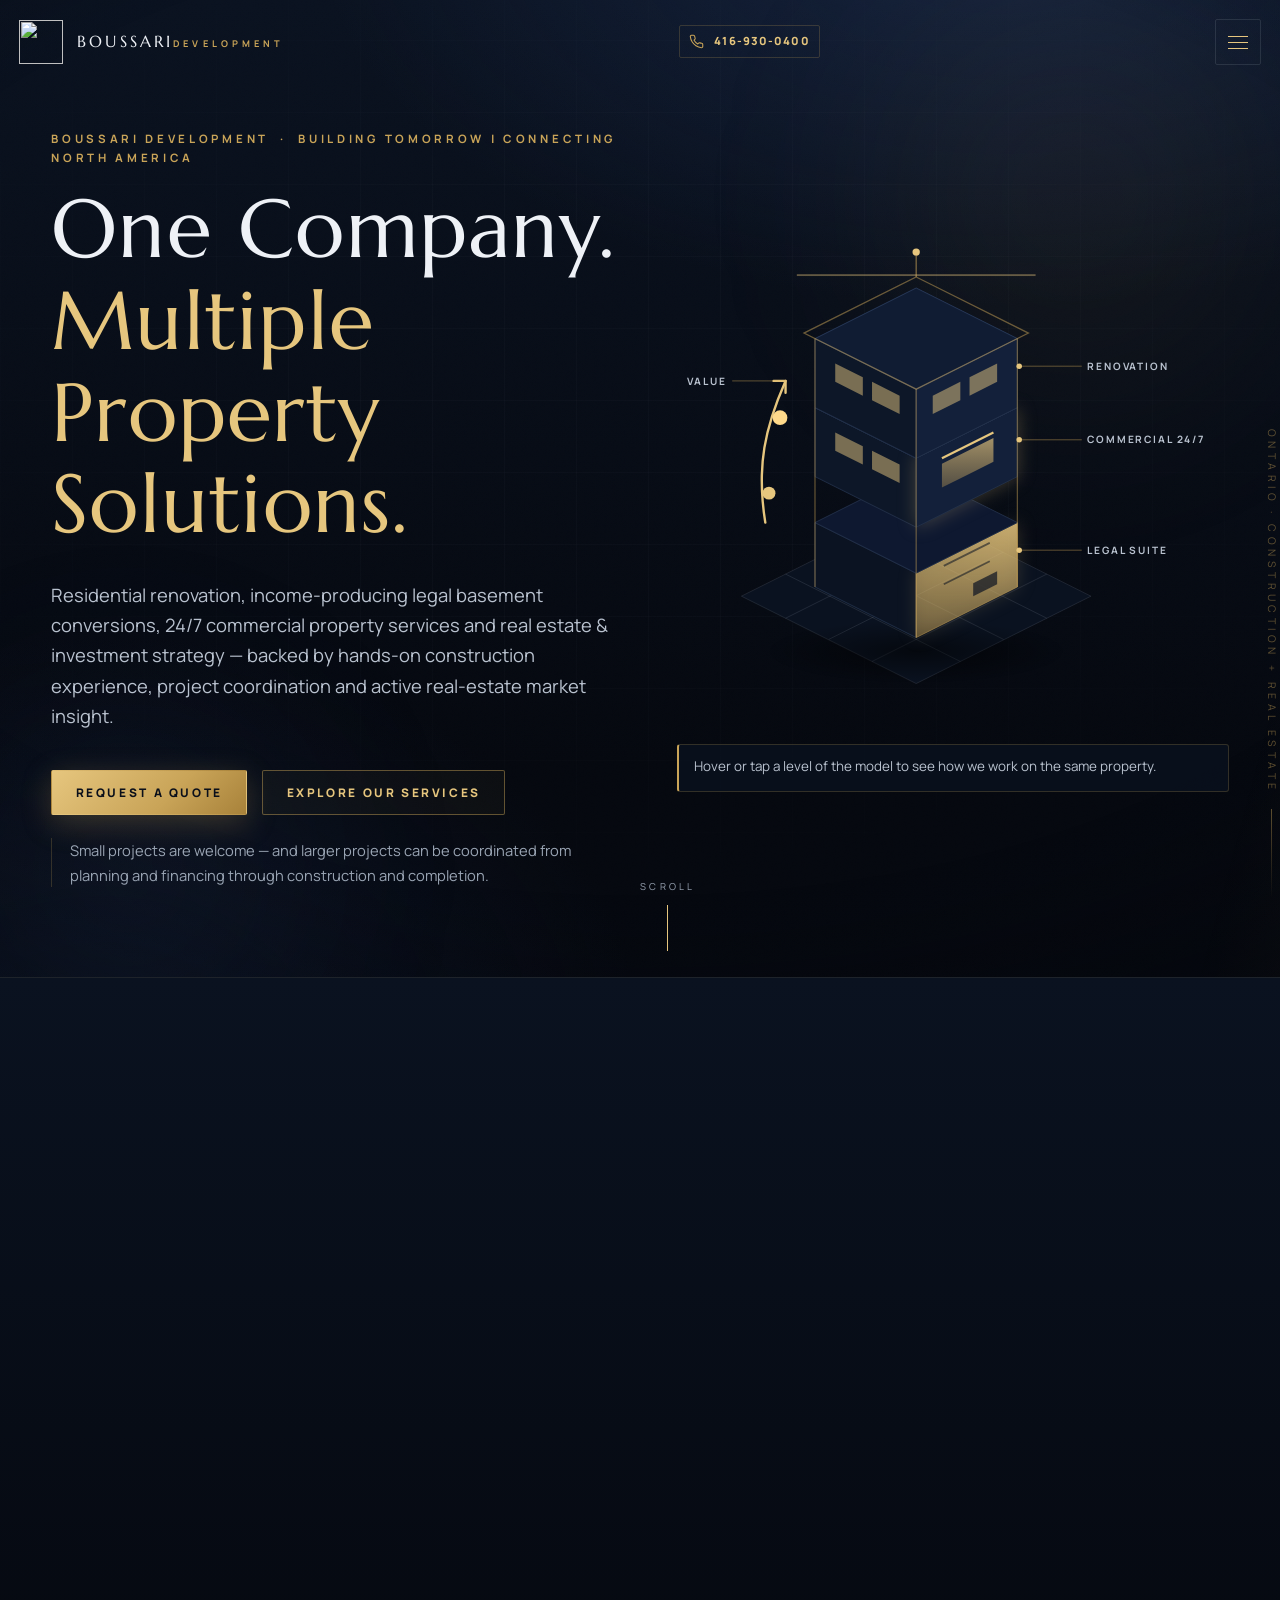
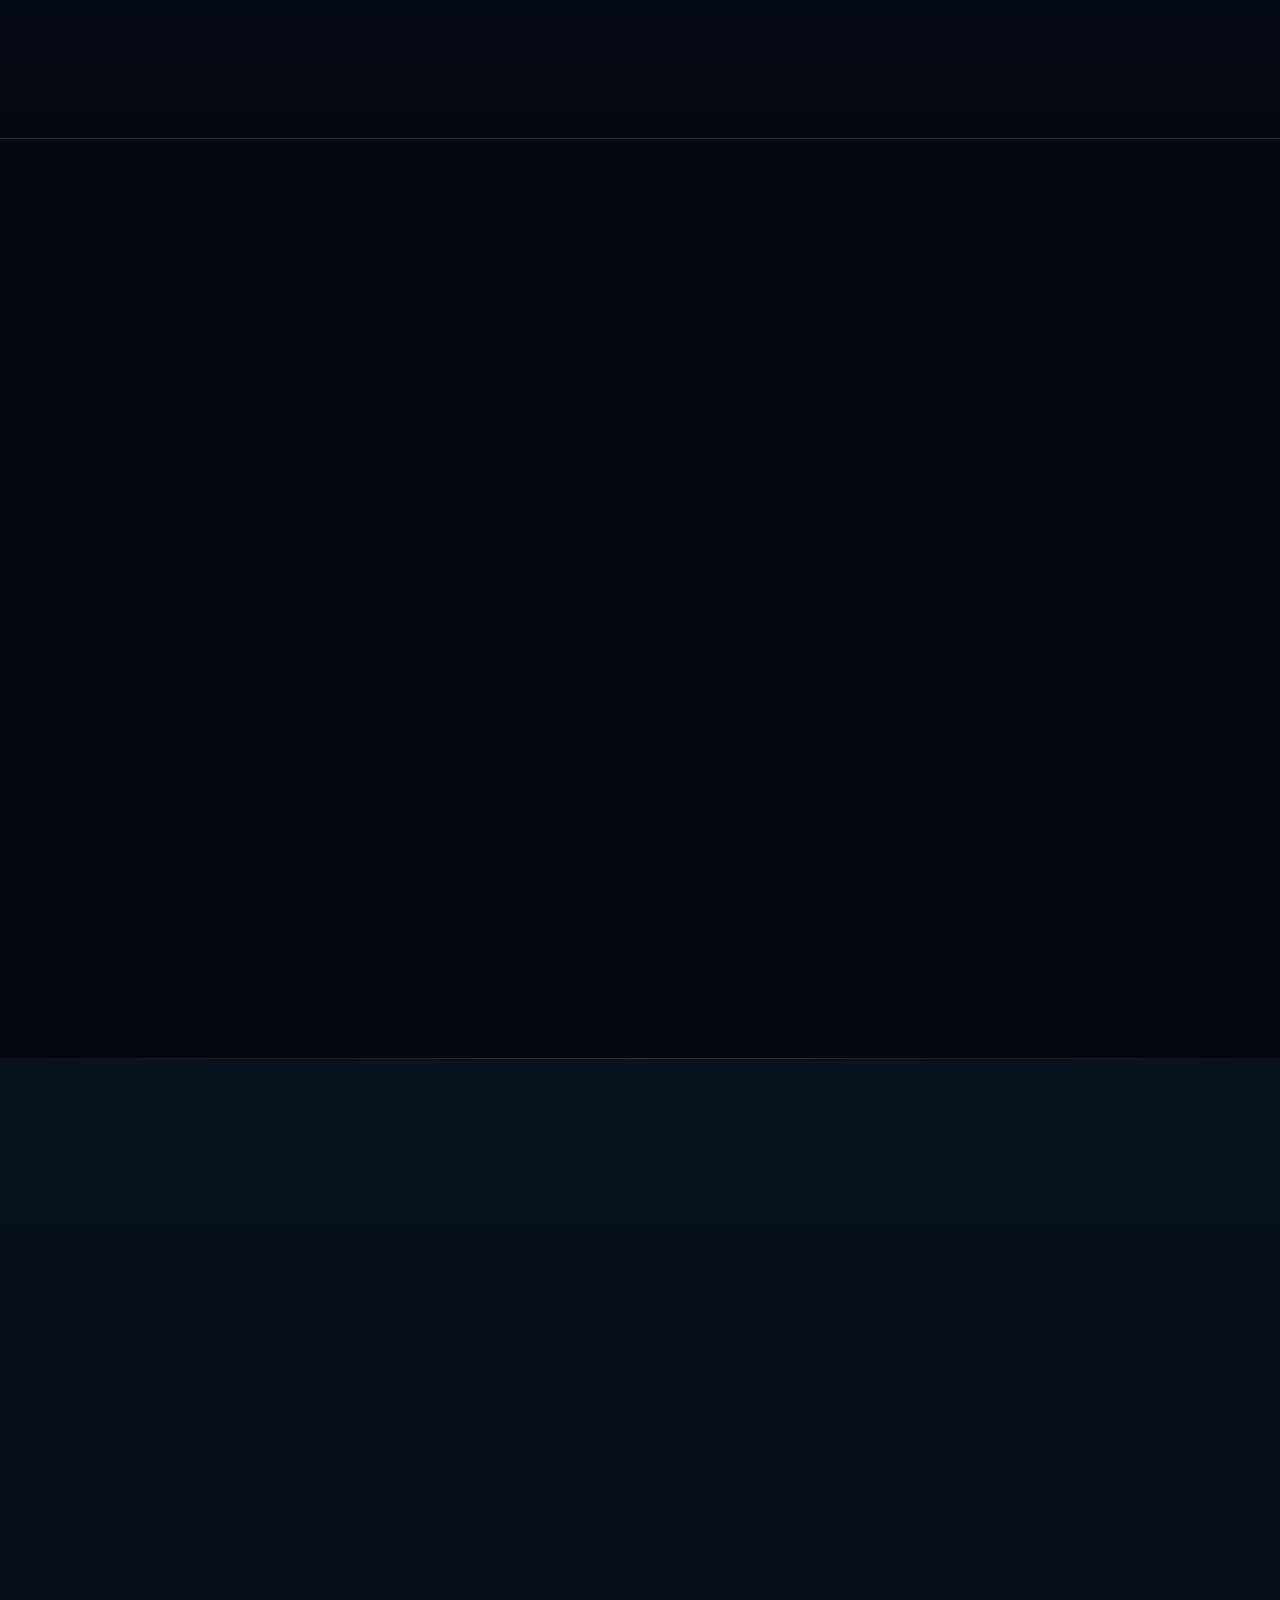
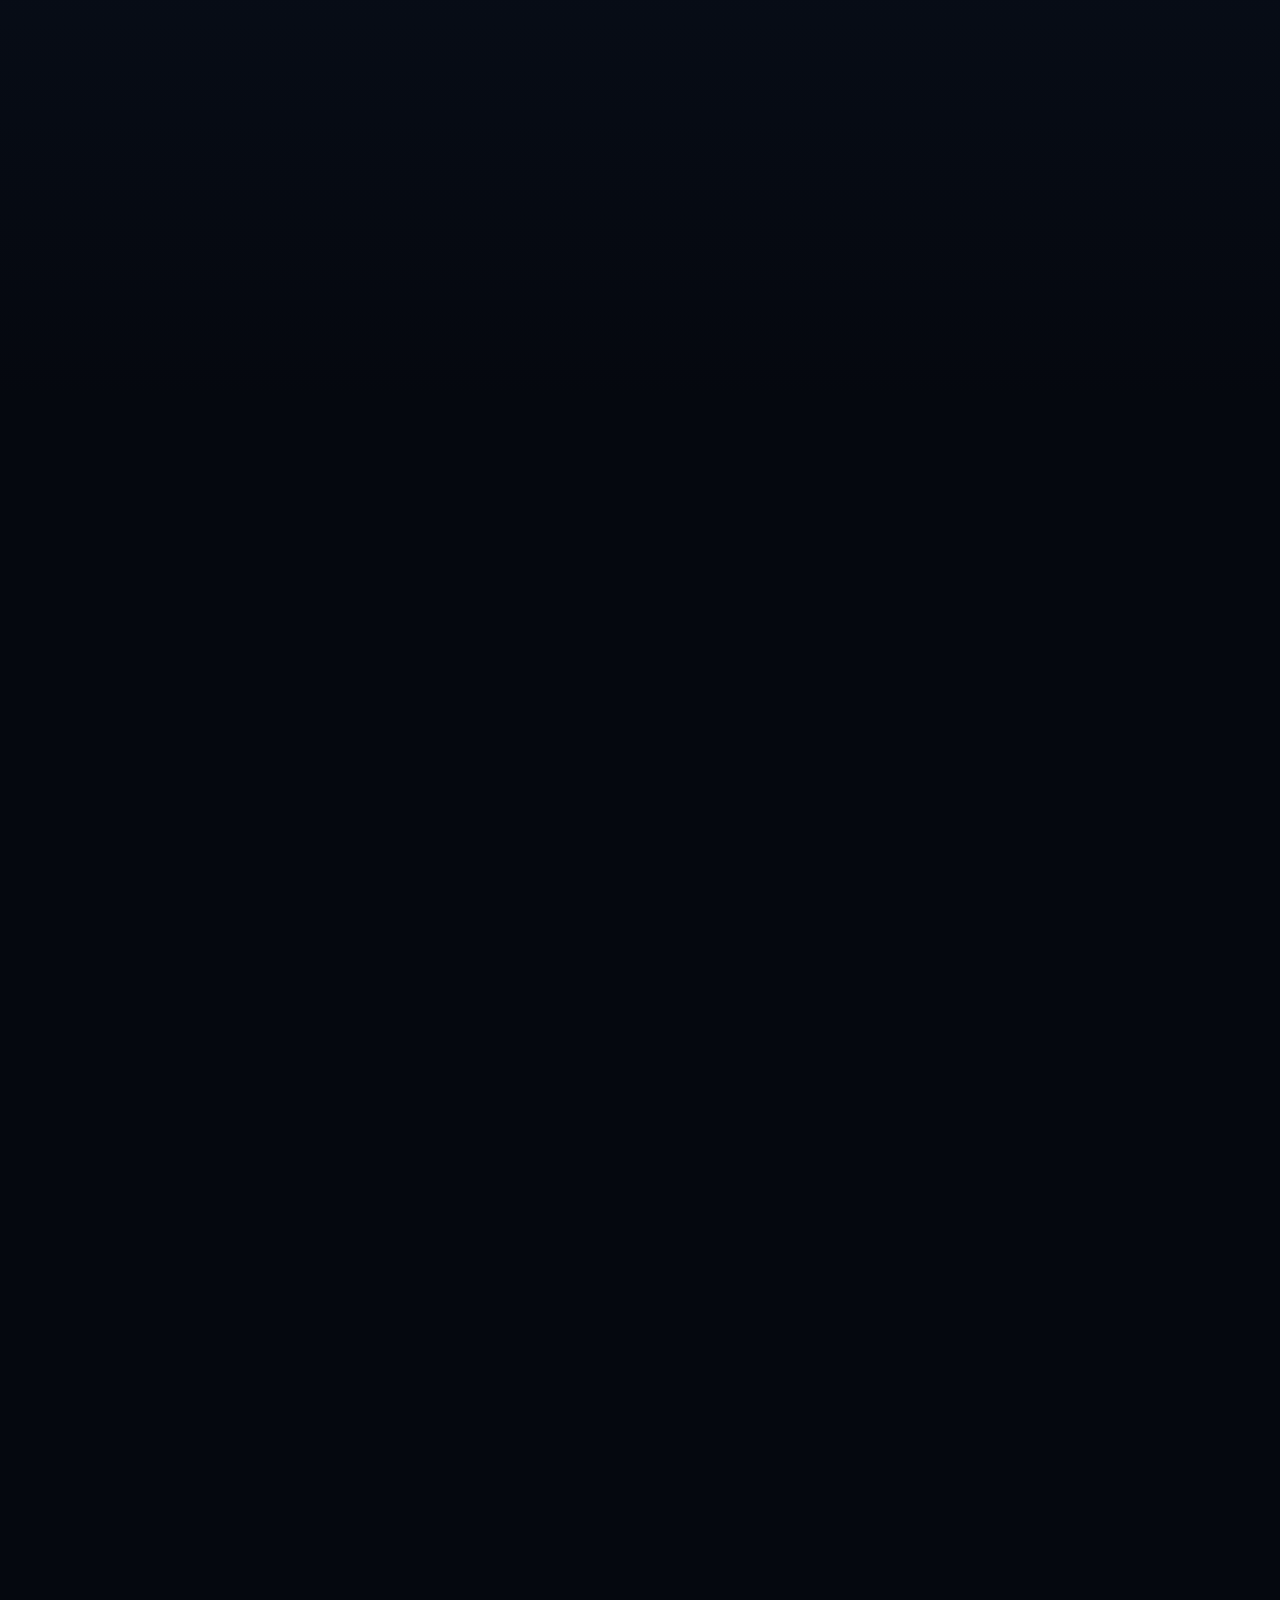
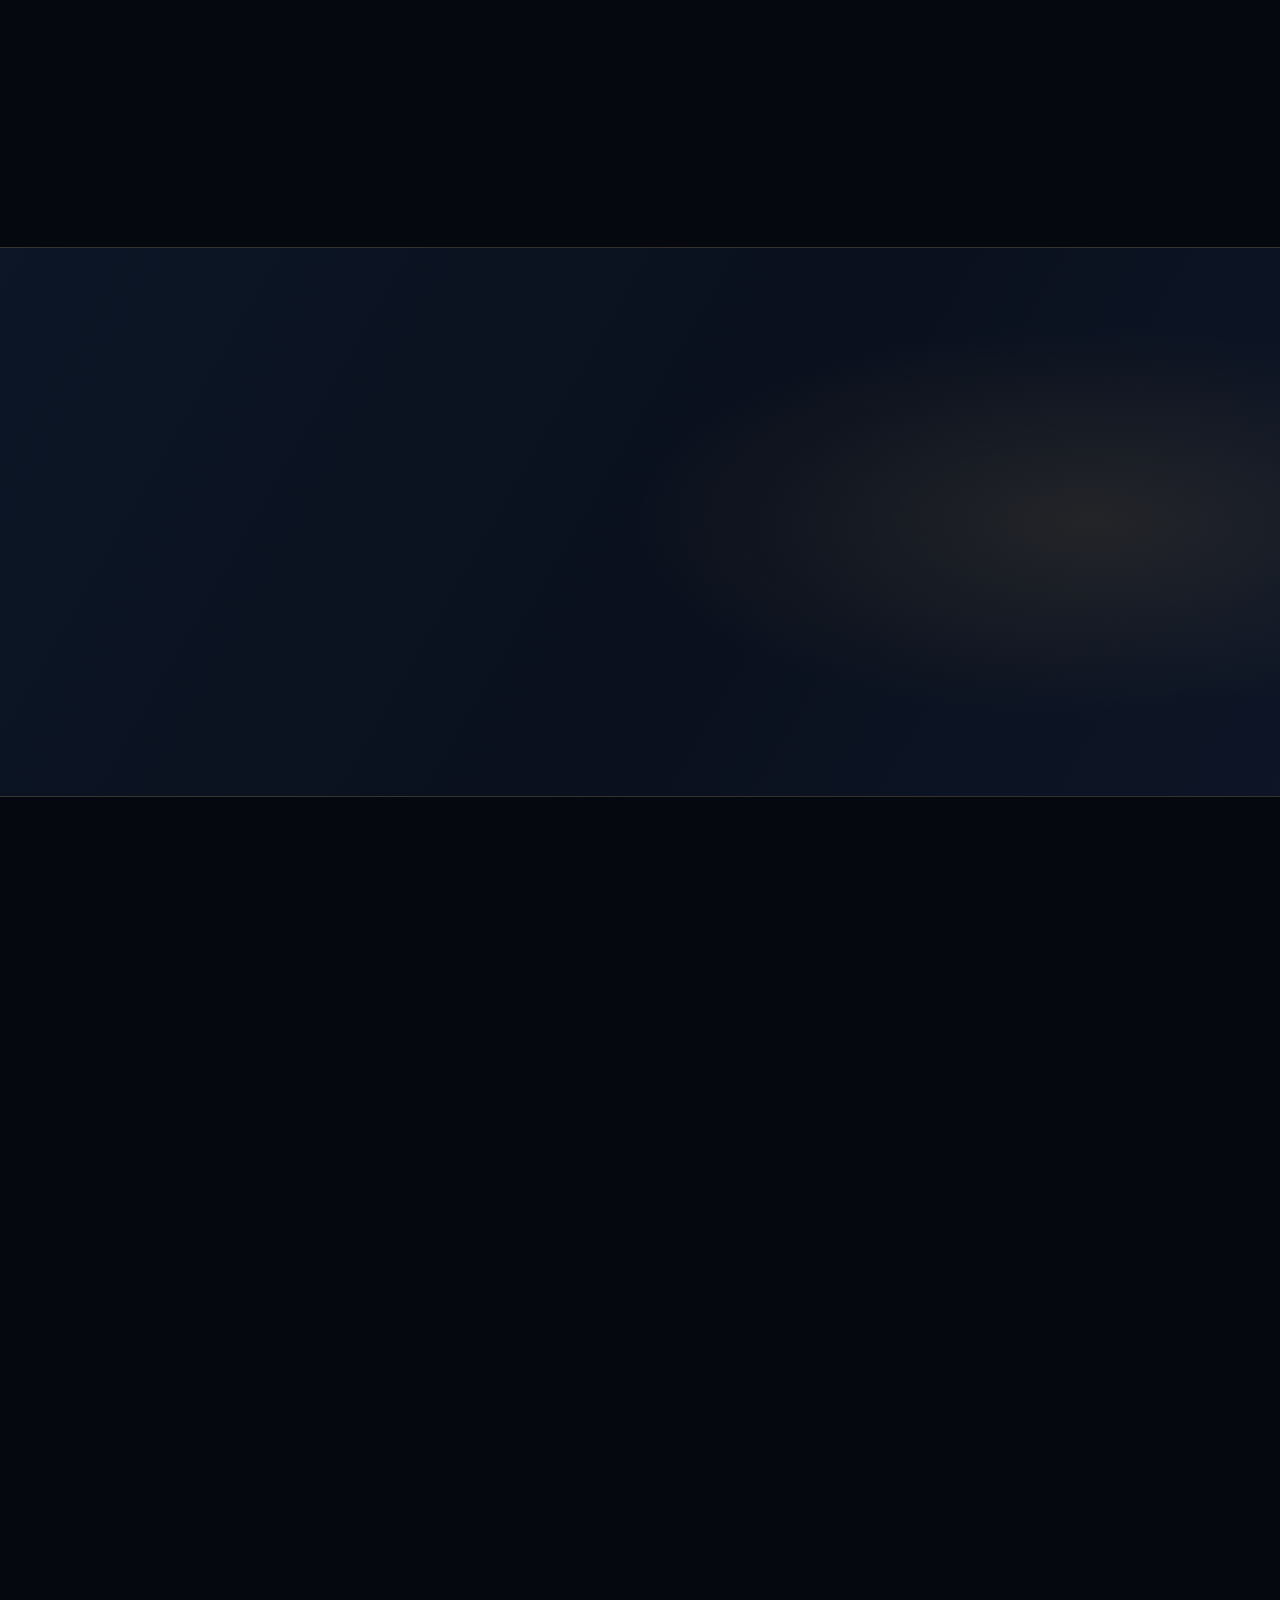
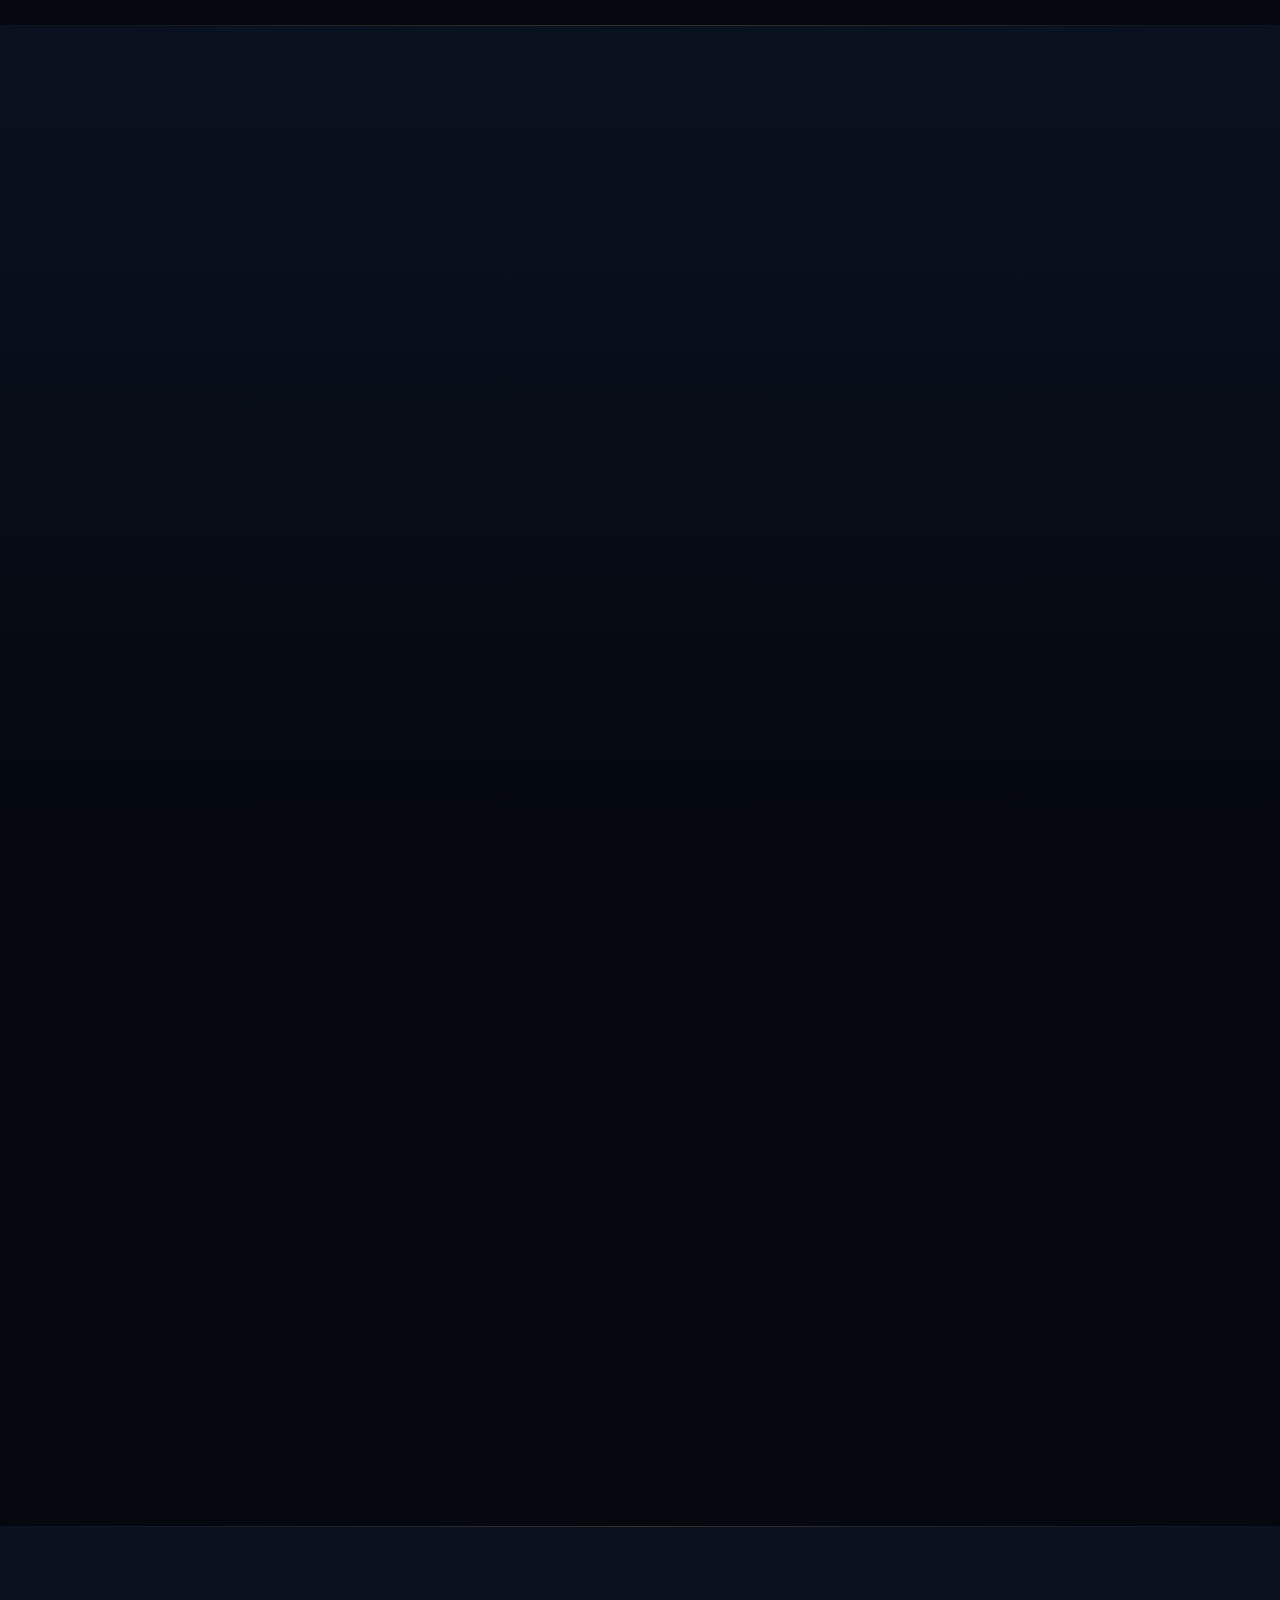
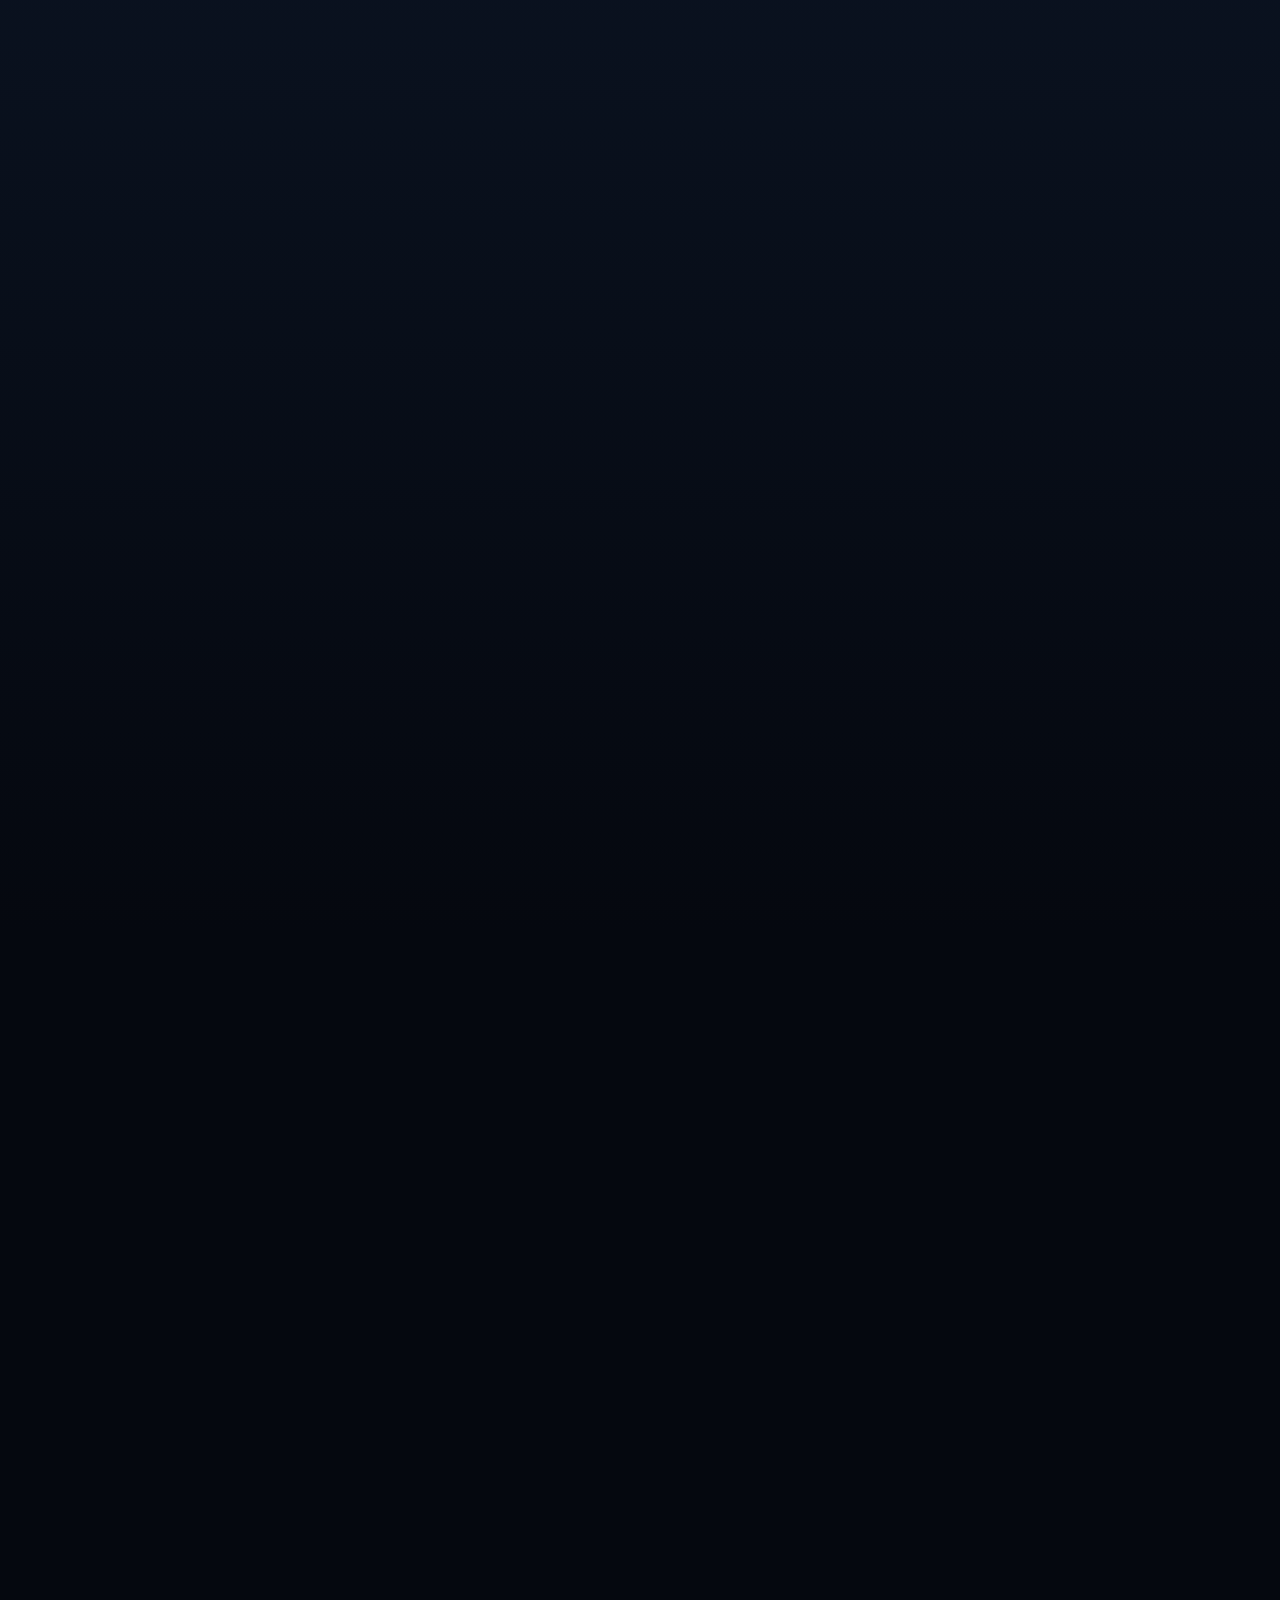
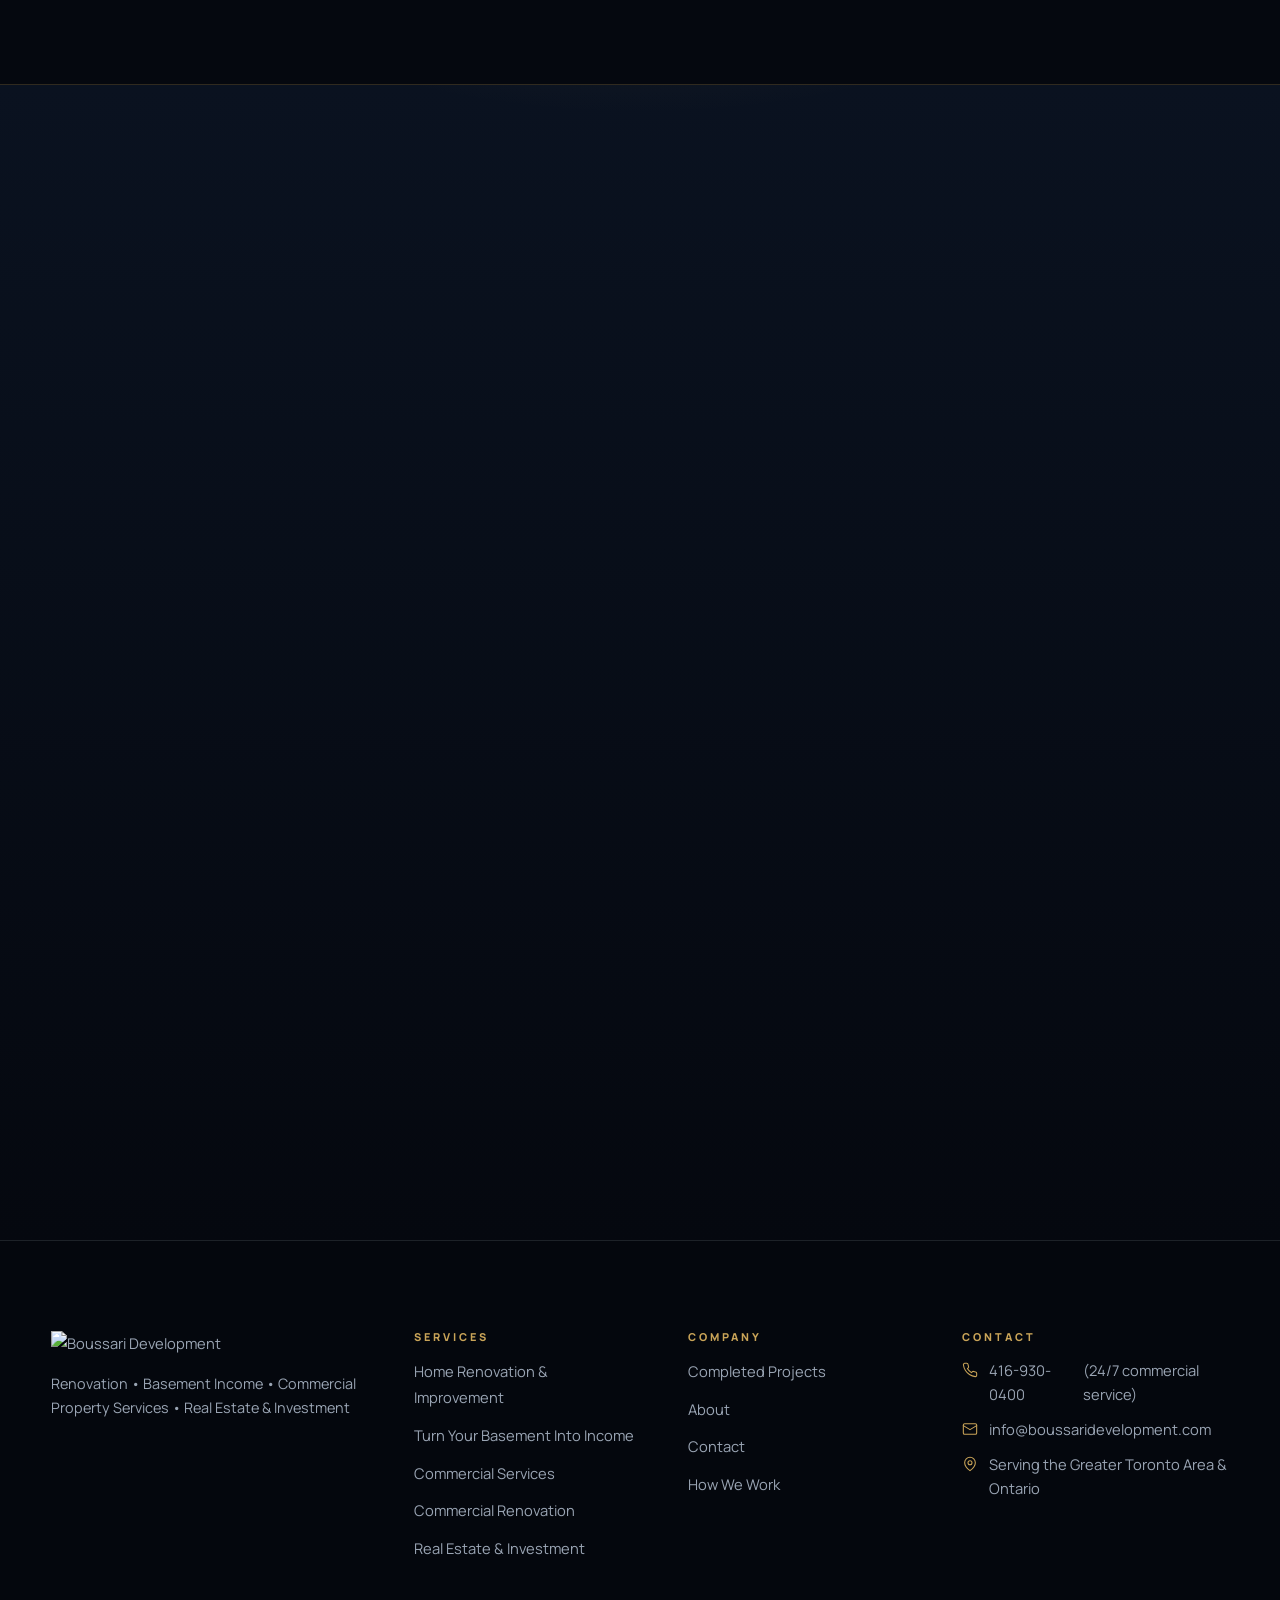
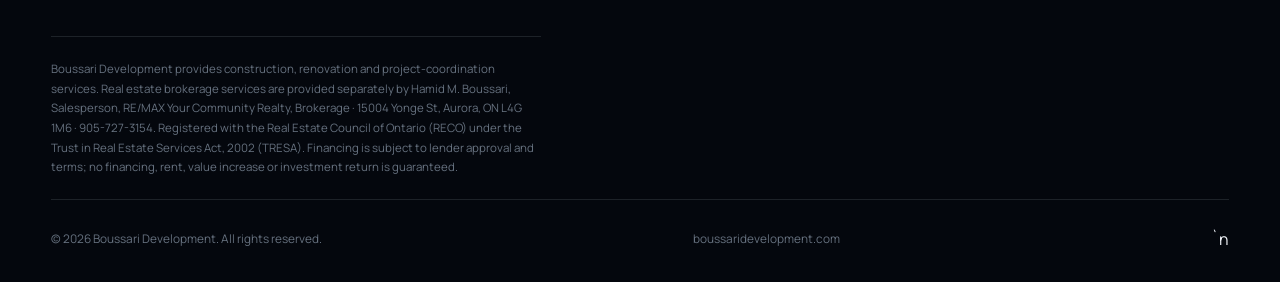
==== commit 6f79c389: "Replace all stock photos with original generated imagery; remove fake project locations and credits " ====
--- a/index.html
+++ b/index.html
@@ -186,7 +186,7 @@
     </div>
     <div class="range-grid">
       <div class="range-cell reveal" data-d="1">
-        <div class="ph"><img src="assets/img/photos/painter-wall.jpg" alt="Painter rolling fresh paint on an interior wall" loading="lazy"></div>
+        <div class="ph"><img src="assets/img/photos/painter-wall.jpg?v=12" alt="Painter rolling fresh paint on an interior wall" loading="lazy"></div>
         <div class="cap">
           <span class="k">Small jobs, every week</span>
           <h3>Repairs &amp; Maintenance</h3>
@@ -194,7 +194,7 @@
         </div>
       </div>
       <div class="range-cell reveal" data-d="2">
-        <div class="ph"><img src="assets/img/photos/kitchen-renovation.jpg" alt="Kitchen renovation in progress with new cabinetry" loading="lazy"></div>
+        <div class="ph"><img src="assets/img/photos/kitchen-renovation.jpg?v=12" alt="Kitchen renovation in progress with new cabinetry" loading="lazy"></div>
         <div class="cap">
           <span class="k">Focused renovations</span>
           <h3>Kitchens, Bathrooms &amp; Basements</h3>
@@ -202,7 +202,7 @@
         </div>
       </div>
       <div class="range-cell reveal" data-d="3">
-        <div class="ph"><img src="assets/img/photos/construction-toronto-1.jpg" alt="Multi-storey construction site in Toronto" loading="lazy"></div>
+        <div class="ph"><img src="assets/img/photos/construction-toronto-1.jpg?v=12" alt="Multi-storey construction site in Toronto" loading="lazy"></div>
         <div class="cap">
           <span class="k">Larger coordinated projects</span>
           <h3>A-to-Z Builds &amp; Commercial</h3>
@@ -263,7 +263,7 @@
   <div class="wrap grid split">
     <div class="split-media reveal corner-frame" data-parallax="0.04">
       <div class="art-panel" role="img" aria-label="Bathroom renovation in progress with tile work">
-        <img class="art-photo" src="assets/img/photos/bathroom-tile-work.jpg" alt="Bathroom renovation in progress with tile work and fixtures" loading="lazy">
+        <img class="art-photo" src="assets/img/photos/bathroom-tile-work.jpg?v=12" alt="Bathroom renovation in progress with tile work and fixtures" loading="lazy">
         <span class="ph-tag">Bathroom renovation — in progress</span>
       </div>
     </div>
@@ -369,7 +369,7 @@
   <div class="wrap grid split rev">
     <div class="split-media reveal corner-frame" data-parallax="0.04">
       <div class="art-panel" role="img" aria-label="Toronto residential towers from the street">
-        <img class="art-photo" src="assets/img/photos/highrise-street.jpg" alt="Modern residential buildings along a Toronto street" loading="lazy">
+        <img class="art-photo" src="assets/img/photos/highrise-street.jpg?v=12" alt="Modern residential buildings along a Toronto street" loading="lazy">
         <span class="ph-tag">Strategy · Renovation · Value-Add</span>
       </div>
     </div>
@@ -436,19 +436,19 @@
     <div class="grid gallery">
       <article class="g-item reveal" data-d="1">
         <div class="thumb">
-          <img src="assets/img/photos/bathroom-tile-finished.jpg" alt="Finished tiled bathroom" loading="lazy">
+          <img src="assets/img/photos/bathroom-tile-finished.jpg?v=12" alt="Finished tiled bathroom" loading="lazy">
         </div>
         <div class="meta"><span class="cat">Bathroom</span><h3>Spa-Style Main Bath</h3><span class="loc">Aurora, ON</span></div>
       </article>
       <article class="g-item reveal" data-d="2">
         <div class="thumb">
-          <img src="assets/img/photos/kitchen-cabinets.jpg" alt="Kitchen with new white cabinetry" loading="lazy">
+          <img src="assets/img/photos/kitchen-cabinets.jpg?v=12" alt="Kitchen with new white cabinetry" loading="lazy">
         </div>
         <div class="meta"><span class="cat">Kitchen</span><h3>Open-Concept Kitchen</h3><span class="loc">Richmond Hill, ON</span></div>
       </article>
       <article class="g-item reveal" data-d="3">
         <div class="thumb">
-          <img src="assets/img/photos/basement-finished-1.jpg" alt="Finished basement living space" loading="lazy">
+          <img src="assets/img/photos/basement-finished-1.jpg?v=12" alt="Finished basement living space" loading="lazy">
         </div>
         <div class="meta"><span class="cat">Income Suite</span><h3>Legal Basement Rental Suite</h3><span class="loc">Vaughan, ON</span></div>
       </article>
@@ -568,7 +568,7 @@
 
     <div class="foot-bottom">
       <p>© <span data-year>2026</span> Boussari Development. All rights reserved.</p>
-      <p>boussaridevelopment.com</p>`n      <p><a href="credits.html" class="foot-photos">Photography credits</a> — open-content licenses</p>
+      <p>boussaridevelopment.com</p>`n
     </div>
   </div>
 </footer>
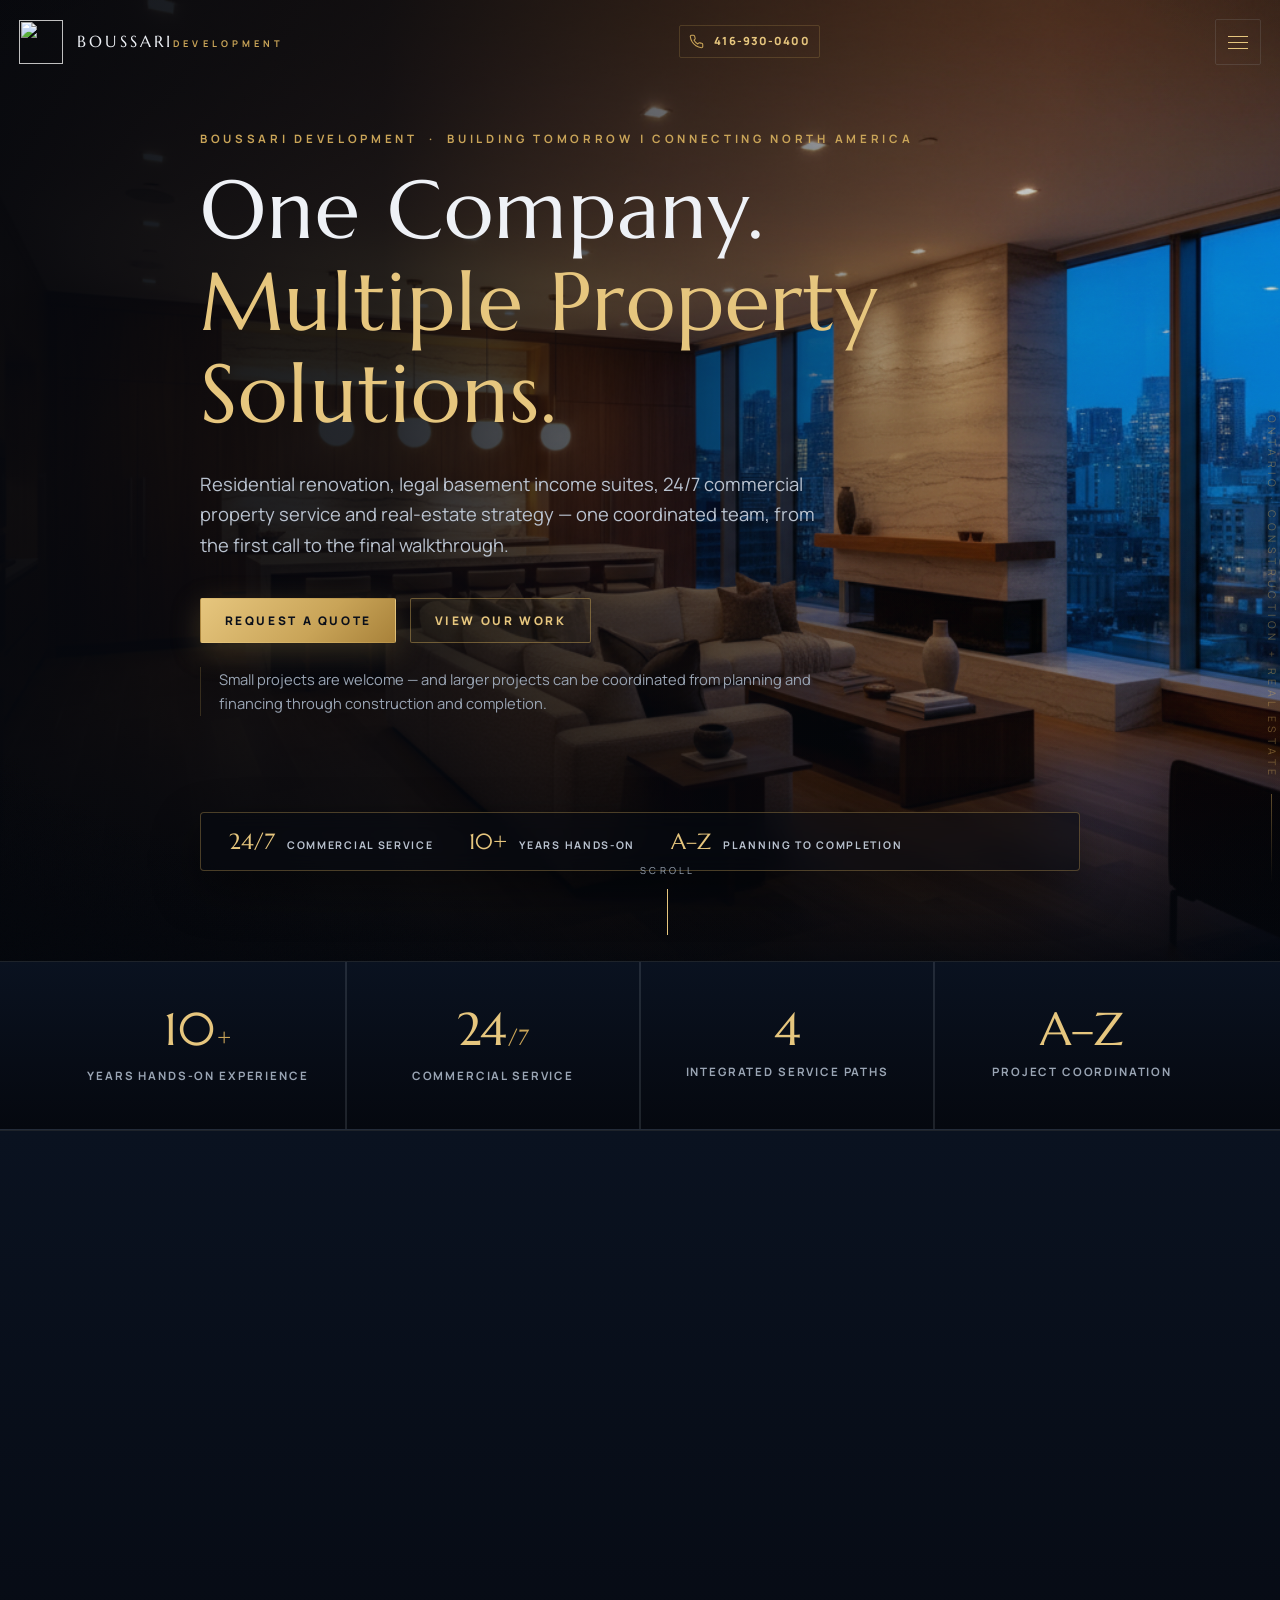
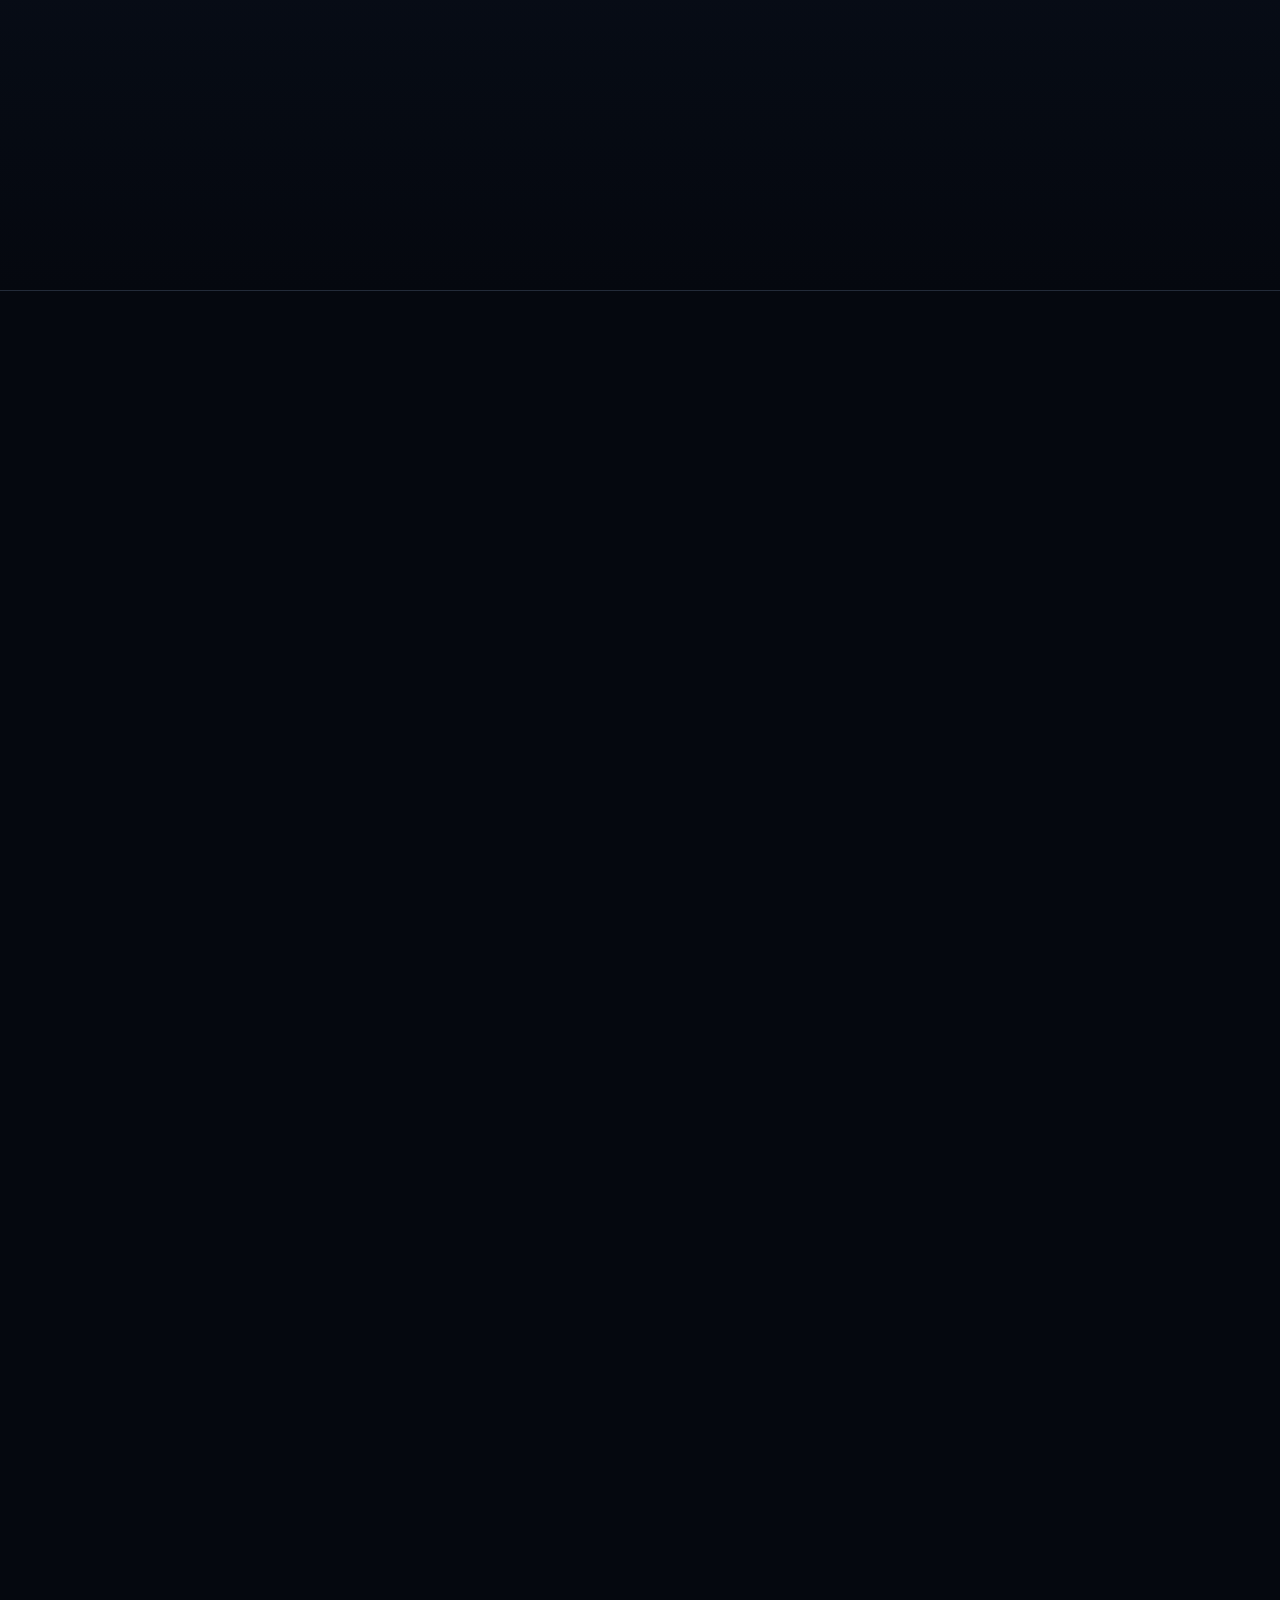
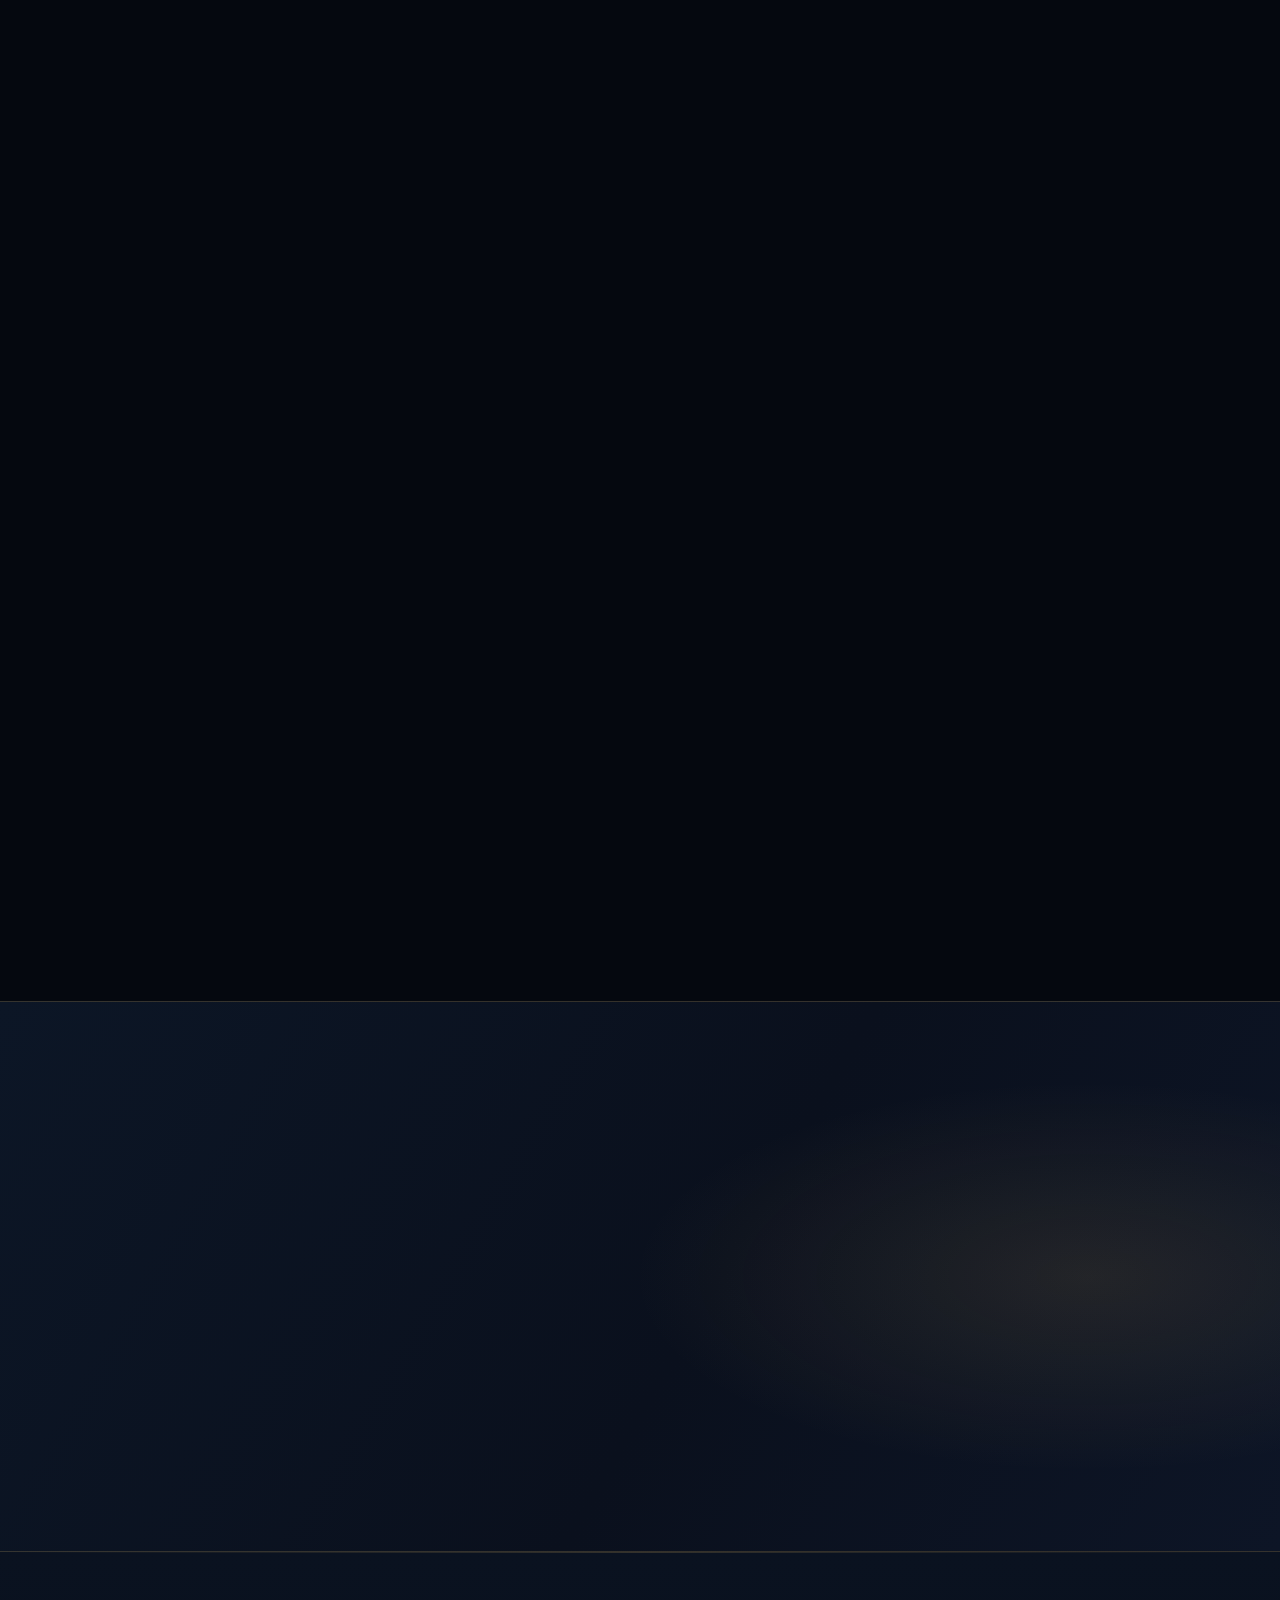
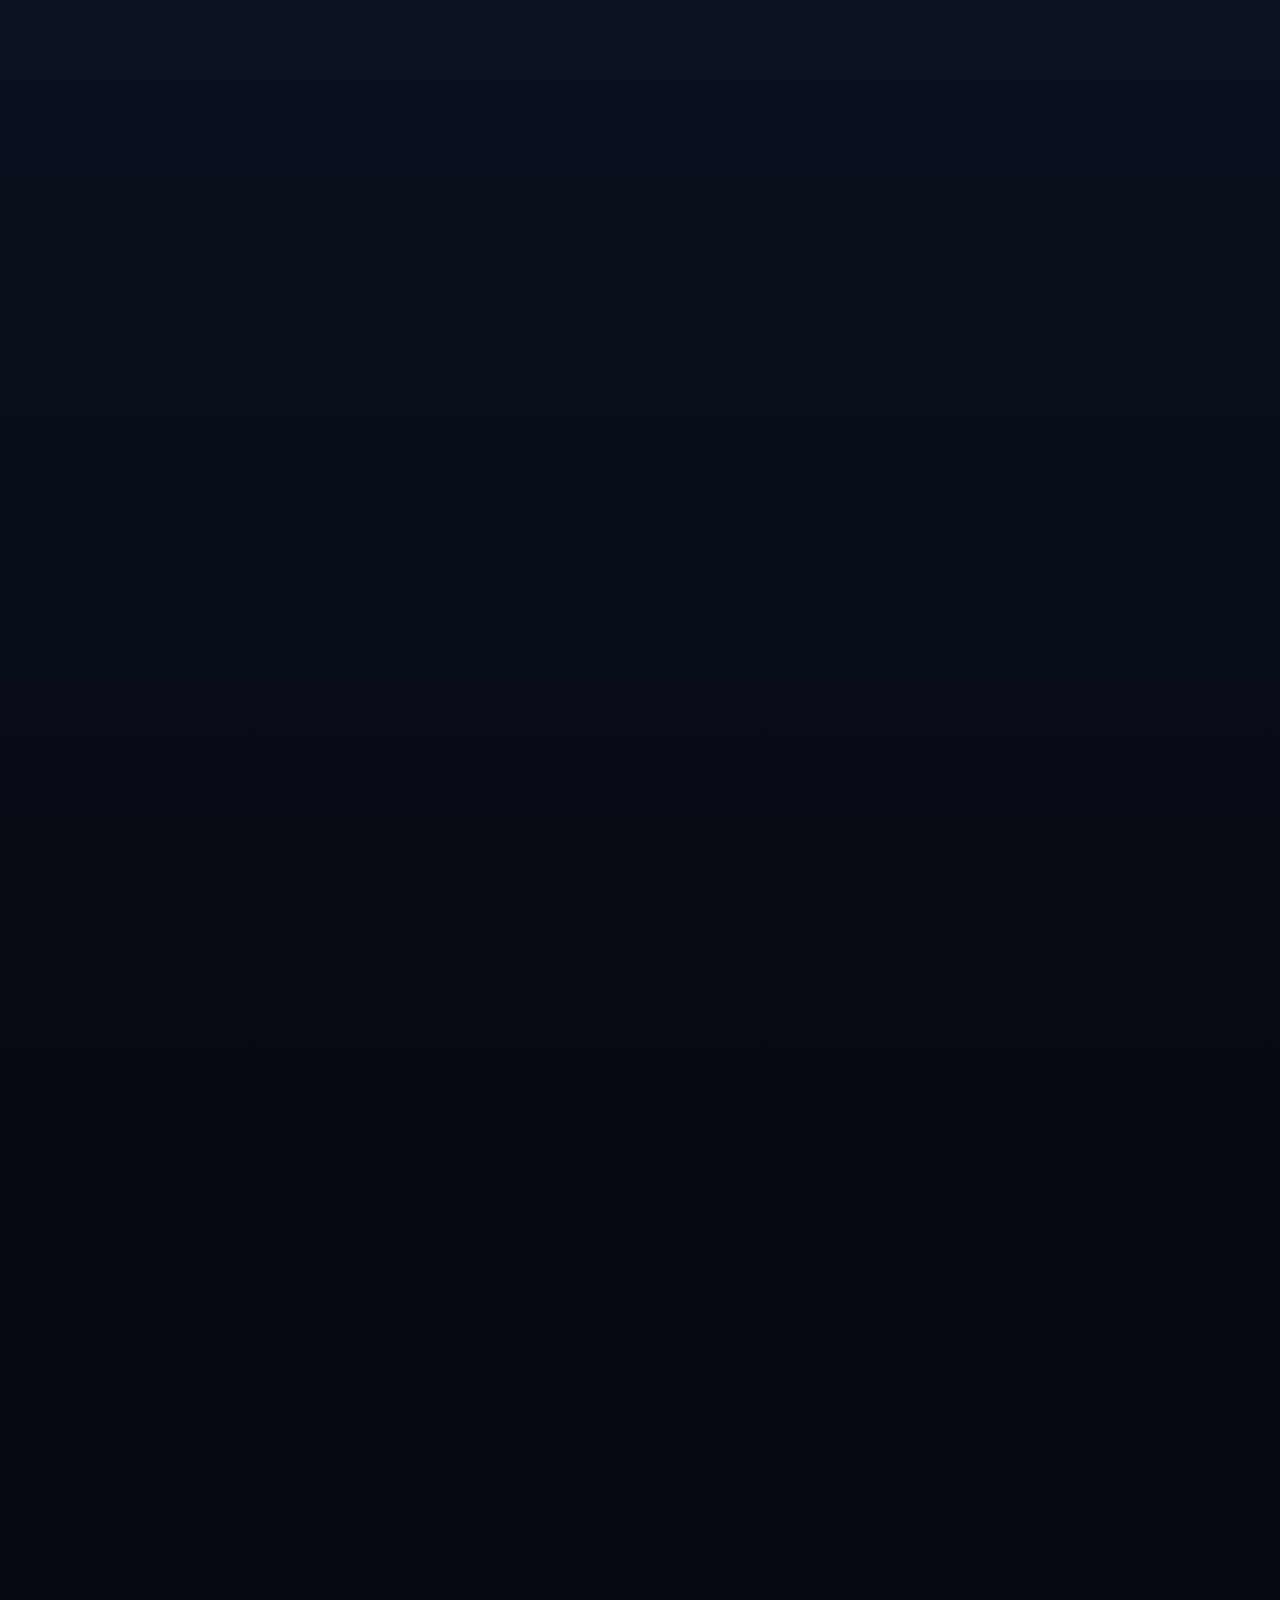
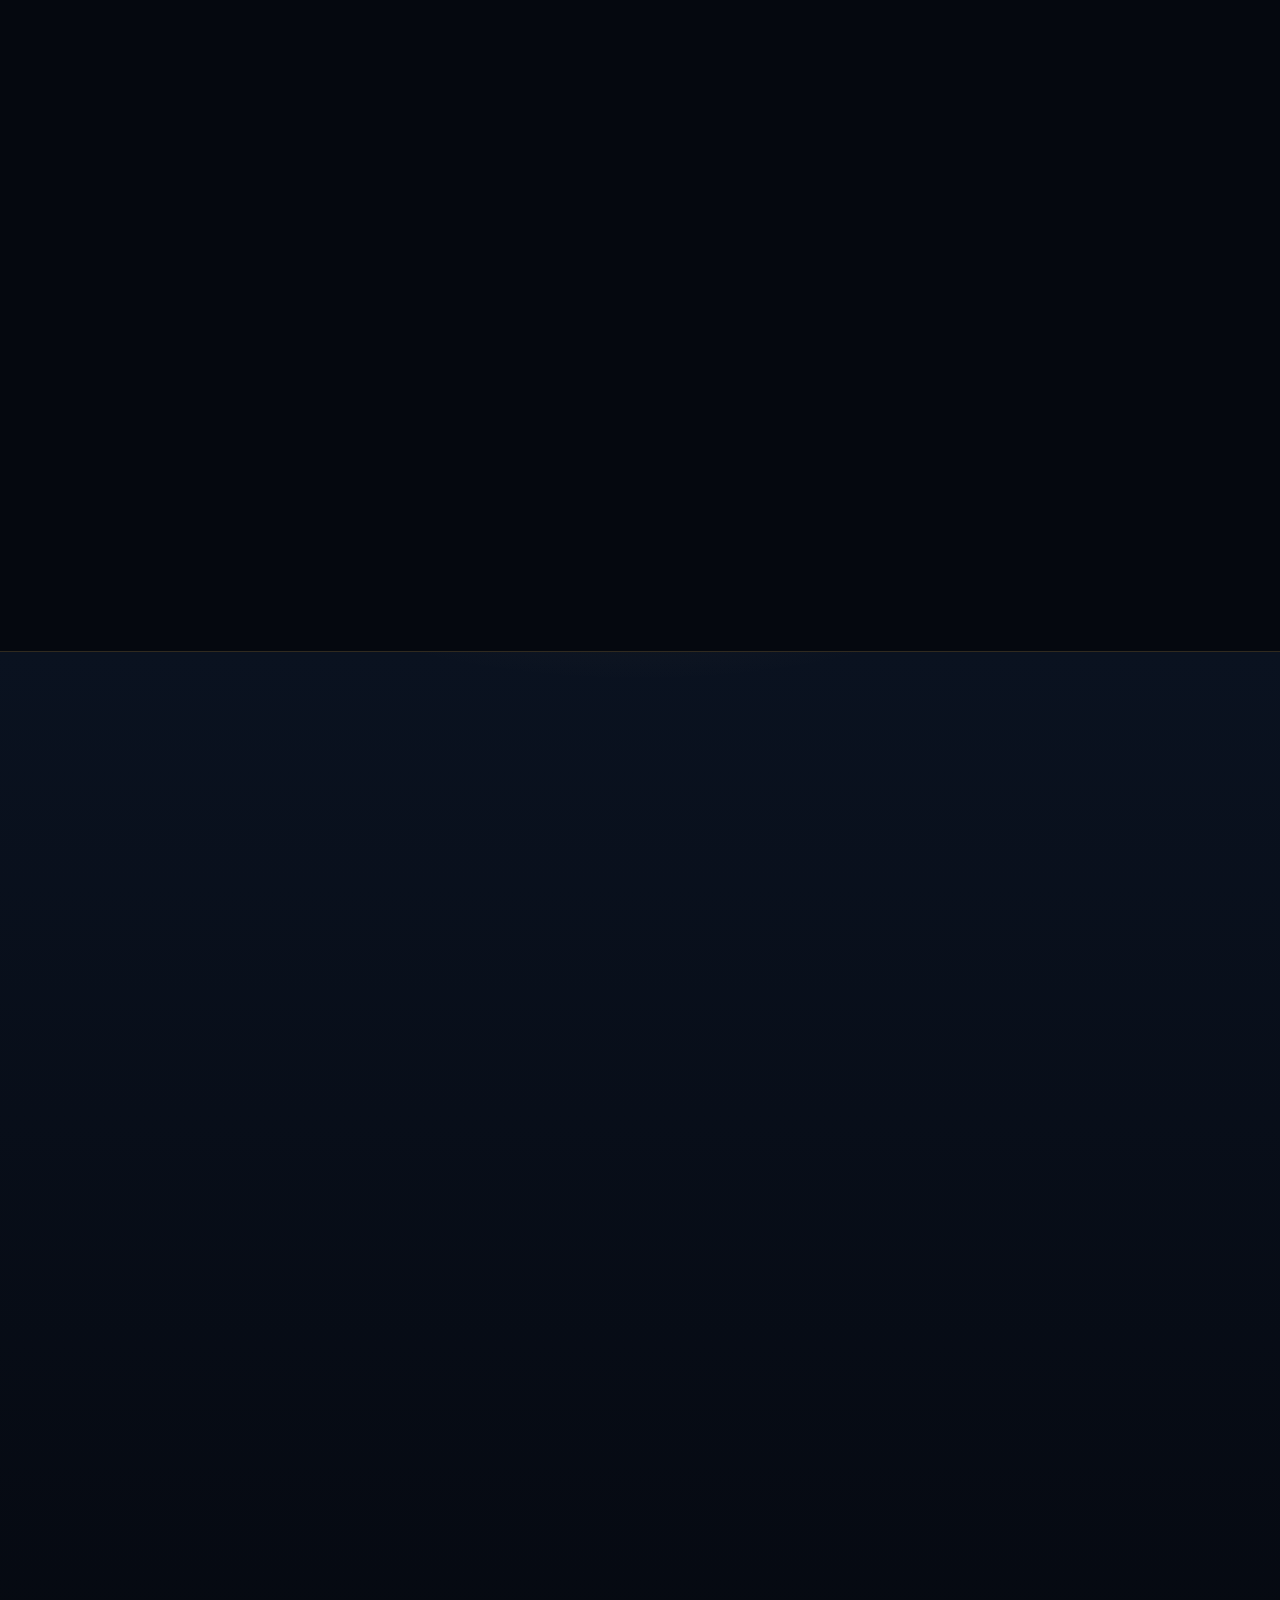
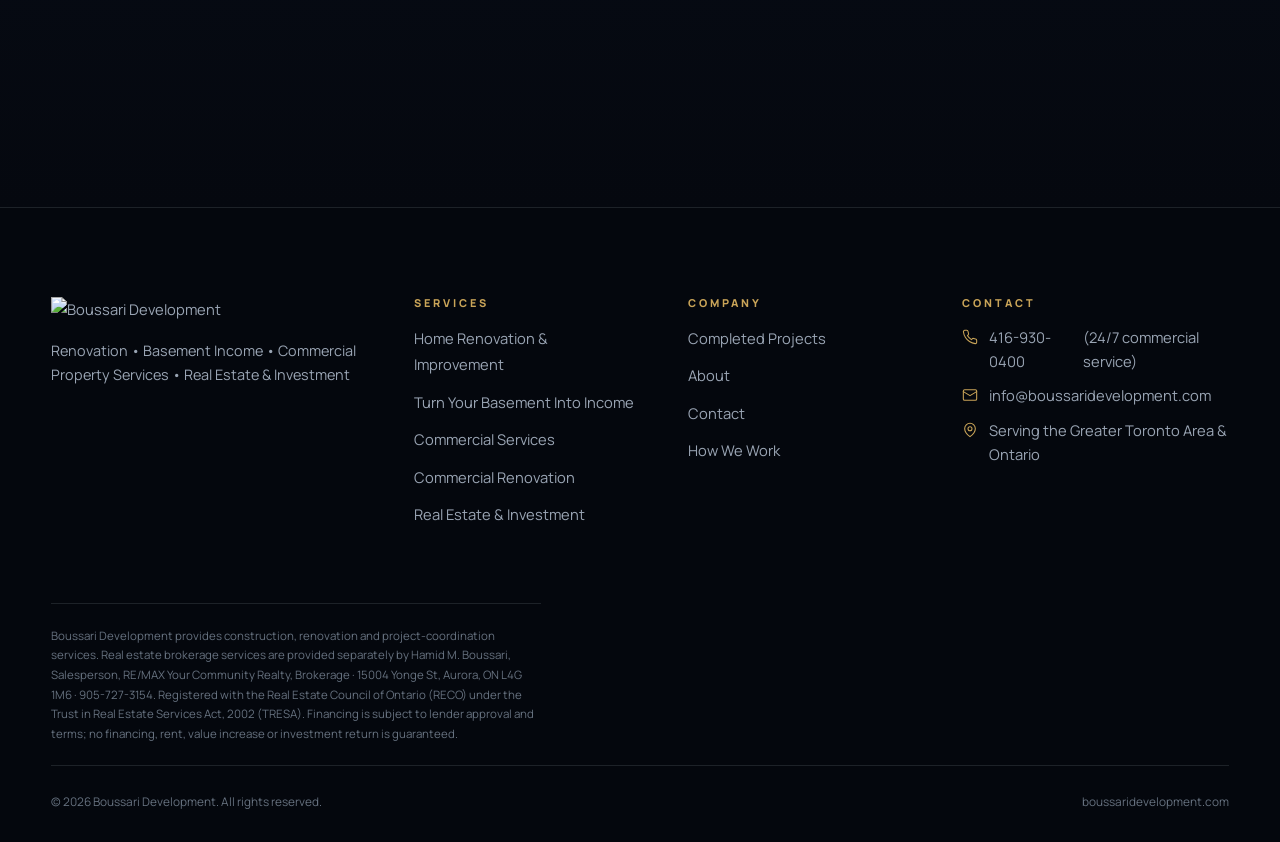
==== commit 996660c7: "Home: award-style rebuild - full-bleed generated photo hero, stats band, tighter section order, merg" ====
--- a/index.html
+++ b/index.html
@@ -4,7 +4,7 @@
 <meta charset="UTF-8">
 <meta name="viewport" content="width=device-width, initial-scale=1.0">
 <title>Boussari Development | Renovation, Basement Income, Commercial &amp; Real Estate — Ontario</title>
-<meta name="description" content="Residential renovation, income-producing legal basement conversions, 24/7 commercial property services and real estate &amp; investment strategy — backed by hands-on construction experience, project coordination and active real-estate market insight.">
+<meta name="description" content="Residential renovation, income-producing legal basement conversions, 24/7 commercial property services and real estate &amp; investment strategy — one coordinated team across the GTA.">
 <meta name="theme-color" content="#05080f">
 <meta property="og:title" content="Boussari Development — One Company. Multiple Property Solutions.">
 <meta property="og:description" content="Renovation • Basement Income • Commercial Property Services • Real Estate &amp; Investment. Small projects welcome; larger projects coordinated A to Z.">
@@ -14,8 +14,8 @@
 <link rel="preconnect" href="https://fonts.googleapis.com">
 <link rel="preconnect" href="https://fonts.gstatic.com" crossorigin>
 <link href="https://fonts.googleapis.com/css2?family=Marcellus&family=Manrope:wght@400;600;700;800&display=swap" rel="stylesheet">
-<link rel="stylesheet" href="assets/css/style.css?v=11">
-<noscript><style>.reveal{opacity:1;transform:none}.hero h1 .ln > span{transform:none}.hero-sub,.hero-cta,.hero-note,.scroll-cue{opacity:1}</style></noscript>
+<link rel="stylesheet" href="assets/css/style.css?v=13">
+<noscript><style>.reveal{opacity:1;transform:none}.hero h1 .ln > span{transform:none}.hero-sub,.hero-cta,.hero-note,.hero-card,.scroll-cue{opacity:1}</style></noscript>
 <script type="application/ld+json">
 {
   "@context":"https://schema.org",
@@ -74,106 +74,47 @@
 
 <main id="main">
 
-<!-- ================= HERO ================= -->
-<section class="hero" id="top">
-  <div class="hero-bg" aria-hidden="true"></div>
-  <div class="hero-grid" aria-hidden="true"></div>
-  <div class="hero-glow g1" aria-hidden="true" data-parallax="0.05"></div>
-  <div class="hero-glow g2" aria-hidden="true"></div>
-  <div class="hero-sweep" aria-hidden="true"></div>
+<!-- ================= HERO (photo-led) ================= -->
+<section class="hero photo-hero" id="top">
+  <div class="hero-photo" aria-hidden="true"><img src="assets/img/photos/hero-home.jpg?v=13" alt="" loading="eager"></div>
+  <div class="hero-veil" aria-hidden="true"></div>
   <div class="hero-noise" aria-hidden="true"></div>
   <div class="hero-vignette" aria-hidden="true"></div>
 
-  <div class="hero-in">
+  <div class="hero-in hero-solo">
     <div class="hero-copy">
       <p class="eyebrow no-line">Boussari Development &nbsp;·&nbsp; Building Tomorrow | Connecting North America</p>
       <h1>
         <span class="ln"><span>One Company.</span></span>
         <span class="ln"><span class="gold">Multiple Property Solutions.</span></span>
       </h1>
-      <p class="hero-sub">Residential renovation, income-producing legal basement conversions, 24/7 commercial property services and real estate &amp; investment strategy — backed by hands-on construction experience, project coordination and active real-estate market insight.</p>
+      <p class="hero-sub">Residential renovation, legal basement income suites, 24/7 commercial property service and real-estate strategy — one coordinated team, from the first call to the final walkthrough.</p>
       <div class="hero-cta btn-row">
         <a class="btn btn-gold" href="contact.html">Request a Quote</a>
-        <a class="btn btn-ghost" href="#services">Explore Our Services</a>
+        <a class="btn btn-ghost" href="#work">View Our Work</a>
       </div>
       <p class="hero-note">Small projects are welcome — and larger projects can be coordinated from planning and financing through construction and completion.</p>
     </div>
 
-    <div class="hero-art" aria-label="Interactive property model">
-      <svg class="iso" viewBox="0 0 600 560" role="img" aria-label="Isometric model of a property showing renovation floors, 24/7 commercial level, legal basement suite and rising value">
-        <defs>
-          <linearGradient id="isoRoom" x1="0" y1="0" x2="0" y2="1">
-            <stop offset="0" stop-color="#e6c67e" stop-opacity=".85"/><stop offset="1" stop-color="#c9a458" stop-opacity=".45"/>
-          </linearGradient>
-          <radialGradient id="isoShadow"><stop offset="0" stop-color="#000" stop-opacity=".55"/><stop offset="1" stop-color="#000" stop-opacity="0"/></radialGradient>
-          <clipPath id="isoClip"><rect x="130" y="55" width="260" height="410"/></clipPath>
-        </defs>
-        <!-- ground plate + grid -->
-        <g stroke="rgba(185,194,207,.14)" fill="none">
-          <path d="M260 505 L450 410 L260 315 L70 410 Z" fill="#0a1220"/>
-          <path d="M165 457 L355 362 M212 481 L402 386 M118 434 L308 339"/>
-          <path d="M165 362 L355 457 M118 386 L308 481 M212 339 L402 434"/>
-        </g>
-        <ellipse cx="260" cy="470" rx="160" ry="34" fill="url(#isoShadow)"/>
-        <g class="float">
-          <!-- basement level (cutaway) -->
-          <a class="iso-floor" data-key="base" href="basement-income.html" aria-label="Basement income suite">
-            <path class="face" d="M150 330 L260 385 L260 455 L150 400 Z" fill="#0b1322" stroke="#22304a"/>
-            <path class="face glow" d="M370 330 L260 385 L260 455 L370 400 Z" fill="url(#isoRoom)" stroke="rgba(201,164,88,.55)"/>
-            <path d="M340 352 L290 377 M340 372 L290 397" stroke="#0b1322" stroke-width="2" opacity=".55"/>
-            <path d="M322 396 l26 -13 v14 l-26 13 z" fill="#0b1322" opacity=".7"/>
-            <path class="face" d="M260 275 L370 330 L260 385 L150 330 Z" fill="#0e1830" stroke="#22304a"/>
-          </a>
-          <!-- commercial level -->
-          <a class="iso-floor" data-key="comm" href="commercial.html" aria-label="Commercial services, 24/7">
-            <path class="face" d="M150 205 L260 260 L260 335 L150 280 Z" fill="#0d1728" stroke="#22304a"/>
-            <path d="M172 232 l30 15 v20 l-30 -15 z M212 252 l30 15 v20 l-30 -15 z" fill="rgba(230,198,126,.5)"/>
-            <path class="face glow" d="M370 205 L260 260 L260 335 L370 280 Z" fill="#13203a" stroke="#22304a"/>
-            <path d="M344 238 l-56 28 v26 l56 -28 z" fill="url(#isoRoom)" opacity=".8"/>
-            <path d="M344 232 l-56 28" stroke="#e6c67e" stroke-width="2.4"/>
-            <path class="face" d="M260 150 L370 205 L260 260 L150 205 Z" fill="#101c33" stroke="#2a3b5c"/>
-          </a>
-          <!-- renovation level -->
-          <a class="iso-floor" data-key="reno" href="renovation.html" aria-label="Home renovation and improvement">
-            <path class="face" d="M150 130 L260 185 L260 260 L150 205 Z" fill="#0d1728" stroke="#22304a"/>
-            <path d="M172 157 l30 15 v20 l-30 -15 z M212 177 l30 15 v20 l-30 -15 z" fill="rgba(230,198,126,.5)"/>
-            <path class="face" d="M370 130 L260 185 L260 260 L370 205 Z" fill="#13203a" stroke="#22304a"/>
-            <path d="M348 157 l-30 15 v20 l30 -15 z M308 177 l-30 15 v20 l30 -15 z" fill="rgba(230,198,126,.5)"/>
-            <path class="face" d="M260 75 L370 130 L260 185 L150 130 Z" fill="#101c33" stroke="#2a3b5c"/>
-            <path d="M260 63 L382 124 L260 185 L138 124 Z" fill="none" stroke="rgba(201,164,88,.5)" stroke-width="1.4"/>
-            <path d="M260 63 V40" stroke="rgba(201,164,88,.6)" stroke-width="1.4"/>
-            <circle class="beacon" cx="260" cy="36" r="4" fill="#e6c67e"/>
-          </a>
-          <!-- gold corner edges -->
-          <g stroke="rgba(201,164,88,.45)" stroke-width="1.4" fill="none">
-            <path d="M150 130 V280 M370 130 V280 M260 185 V335 M150 280 V400 M370 280 V400 M260 335 V455"/>
-          </g>
-          <!-- scan line -->
-          <g clip-path="url(#isoClip)">
-            <rect class="scan" x="130" y="60" width="260" height="2" fill="rgba(230,198,126,.4)"/>
-          </g>
-          <!-- value arrow -->
-          <a class="iso-floor" data-key="invest" href="real-estate.html" aria-label="Real estate and investment value">
-            <path d="M96 330 C86 268 96 226 118 176" fill="none" stroke="#e6c67e" stroke-width="2.6" stroke-linecap="round"/>
-            <path d="M118 176 h-13 M118 176 v13" fill="none" stroke="#e6c67e" stroke-width="2.6" stroke-linecap="round"/>
-            <circle class="coin" cx="100" cy="298" r="7" fill="#e6c67e"/>
-            <circle class="coin" style="animation-delay:-1.6s" cx="112" cy="216" r="8" fill="#ffd98a"/>
-          </a>
-          <!-- annotations -->
-          <g class="anno" font-family="Manrope,sans-serif" font-size="11" font-weight="700" letter-spacing="2">
-            <g><path d="M372 160 H440" stroke="rgba(201,164,88,.5)"/><circle cx="372" cy="160" r="3" fill="#e6c67e"/><text x="446" y="164" fill="#b9c2cf">RENOVATION</text></g>
-            <g><path d="M372 240 H440" stroke="rgba(201,164,88,.5)"/><circle cx="372" cy="240" r="3" fill="#e6c67e"/><text x="446" y="244" fill="#b9c2cf">COMMERCIAL 24/7</text></g>
-            <g><path d="M372 360 H440" stroke="rgba(201,164,88,.5)"/><circle cx="372" cy="360" r="3" fill="#e6c67e"/><text x="446" y="364" fill="#b9c2cf">LEGAL SUITE</text></g>
-            <g><path d="M118 176 H60" stroke="rgba(201,164,88,.5)"/><text x="54" y="180" fill="#b9c2cf" text-anchor="end">VALUE</text></g>
-          </g>
-        </g>
-      </svg>
-      <p class="ha-tip" id="ha-tip">Hover or tap a level of the model to see how we work on the same property.</p>
-    </div>
+    <aside class="hero-card" aria-label="Boussari Development at a glance">
+      <div class="hc-row"><span class="hc-k">24/7</span><span class="hc-l">Commercial Service</span></div>
+      <div class="hc-row"><span class="hc-k">10+</span><span class="hc-l">Years Hands-On</span></div>
+      <div class="hc-row"><span class="hc-k">A–Z</span><span class="hc-l">Planning to Completion</span></div>
+    </aside>
   </div>
 
   <span class="hero-tag" aria-hidden="true">Ontario · Construction + Real Estate</span>
   <a class="scroll-cue" href="#services" aria-label="Scroll to services"><span>Scroll</span><span class="bar" aria-hidden="true"></span></a>
+</section>
+
+<!-- ================= STATS BAND ================= -->
+<section class="stat-band" aria-label="At a glance">
+  <div class="sb-in">
+    <div class="stat"><span class="n" data-count="10">10</span><span class="suffix">+</span><span class="l">Years Hands-On Experience</span></div>
+    <div class="stat"><span class="n" data-count="24">24</span><span class="suffix">/7</span><span class="l">Commercial Service</span></div>
+    <div class="stat"><span class="n" data-count="4">4</span><span class="l">Integrated Service Paths</span></div>
+    <div class="stat"><span class="n">A–Z</span><span class="l">Project Coordination</span></div>
+  </div>
 </section>
 
 <!-- ================= RANGE BAND ================= -->
@@ -219,14 +160,14 @@
     <div class="sec-head reveal">
       <span class="sec-num">Four Primary Paths</span>
       <h2>What we take on</h2>
-      <p>We handle repairs and upgrades, full renovations, legal basement suites, commercial service and investment work across the GTA. Pick the path that matches your property. Each path has a summary below and its own page with the full scope.</p>
+      <p>Repairs and upgrades, full renovations, legal basement suites, commercial service and investment work across the GTA. Pick the path that matches your property — each has its own page with the full scope.</p>
     </div>
 
     <div class="grid cards-4">
       <article class="svc-card reveal" data-d="1">
         <span class="num" aria-hidden="true">01</span>
         <svg class="ico" viewBox="0 0 24 24" fill="none" stroke-width="1.4" stroke-linecap="round" stroke-linejoin="round" aria-hidden="true"><path d="M3 11l9-7 9 7"/><path d="M5 10v10a1 1 0 0 0 1 1h4v-6h4v6h4a1 1 0 0 0 1-1V10"/></svg>
-        <h3 id="path-1"><a href="#renovation-overview">Home Renovation &amp; Improvement</a></h3>
+        <h3><a href="renovation.html">Home Renovation &amp; Improvement</a></h3>
         <p>Small repairs and focused upgrades through complete A-to-Z renovation — with a real-estate-informed value strategy.</p>
         <a class="go" href="renovation.html">Explore Renovation <svg viewBox="0 0 24 24" fill="none" stroke-width="1.8" stroke-linecap="round" stroke-linejoin="round" aria-hidden="true"><path d="M5 12h14M13 6l6 6-6 6"/></svg></a>
       </article>
@@ -234,7 +175,7 @@
       <article class="svc-card reveal" data-d="2">
         <span class="num" aria-hidden="true">02</span>
         <svg class="ico" viewBox="0 0 24 24" fill="none" stroke-width="1.4" stroke-linecap="round" stroke-linejoin="round" aria-hidden="true"><path d="M12 3v11m0 0l-4-4m4 4l4-4"/><path d="M4 19h16"/><path d="M4 22h16"/></svg>
-        <h3 id="path-2"><a href="#basement-overview">Turn Your Basement Into Income</a></h3>
+        <h3><a href="#basement-overview">Turn Your Basement Into Income</a></h3>
         <p>Legal conversion + home-equity financing options + one coordinated path from assessment to rental-ready completion.</p>
         <a class="go" href="basement-income.html">Explore Basement Income <svg viewBox="0 0 24 24" fill="none" stroke-width="1.8" stroke-linecap="round" stroke-linejoin="round" aria-hidden="true"><path d="M5 12h14M13 6l6 6-6 6"/></svg></a>
       </article>
@@ -242,7 +183,7 @@
       <article class="svc-card reveal" data-d="3">
         <span class="num" aria-hidden="true">03</span>
         <svg class="ico" viewBox="0 0 24 24" fill="none" stroke-width="1.4" stroke-linecap="round" stroke-linejoin="round" aria-hidden="true"><path d="M3 21h18"/><path d="M5 21V5a2 2 0 0 1 2-2h10a2 2 0 0 1 2 2v16"/><path d="M9 7h2m2 0h2M9 11h2m2 0h2M9 15h2m2 0h2"/><path d="M10 21v-3h4v3"/></svg>
-        <h3 id="path-3"><a href="#commercial-overview">Commercial Property Services</a></h3>
+        <h3><a href="#commercial-overview">Commercial Property Services</a></h3>
         <p>24/7 commercial property service, urgent repairs, maintenance, tenant improvements, renovation and specialist coordination.</p>
         <a class="go" href="commercial.html">Explore Commercial <svg viewBox="0 0 24 24" fill="none" stroke-width="1.8" stroke-linecap="round" stroke-linejoin="round" aria-hidden="true"><path d="M5 12h14M13 6l6 6-6 6"/></svg></a>
       </article>
@@ -250,7 +191,7 @@
       <article class="svc-card reveal" data-d="4">
         <span class="num" aria-hidden="true">04</span>
         <svg class="ico" viewBox="0 0 24 24" fill="none" stroke-width="1.4" stroke-linecap="round" stroke-linejoin="round" aria-hidden="true"><path d="M3 17l6-6 4 4 8-8"/><path d="M14 7h7v7"/></svg>
-        <h3 id="path-4"><a href="#realestate-overview">Real Estate &amp; Investment</a></h3>
+        <h3><a href="real-estate.html">Real Estate &amp; Investment</a></h3>
         <p>Property strategy, value-add planning, renovation budgeting and investment-focused real-estate support.</p>
         <a class="go" href="real-estate.html">Explore Real Estate <svg viewBox="0 0 24 24" fill="none" stroke-width="1.8" stroke-linecap="round" stroke-linejoin="round" aria-hidden="true"><path d="M5 12h14M13 6l6 6-6 6"/></svg></a>
       </article>
@@ -258,39 +199,13 @@
   </div>
 </section>
 
-<!-- ================= 01 · RENOVATION WITH A REAL ESTATE LENS ================= -->
-<section class="sec sec-alt" id="renovation-overview">
-  <div class="wrap grid split">
-    <div class="split-media reveal corner-frame" data-parallax="0.04">
-      <div class="art-panel" role="img" aria-label="Bathroom renovation in progress with tile work">
-        <img class="art-photo" src="assets/img/photos/bathroom-tile-work.jpg?v=12" alt="Bathroom renovation in progress with tile work and fixtures" loading="lazy">
-        <span class="ph-tag">Bathroom renovation — in progress</span>
-      </div>
-    </div>
-    <div class="split-text reveal" data-d="2">
-      <span class="sec-num">01 · Home Renovation &amp; Improvement</span>
-      <h2 style="margin:.5em 0 .7em">Renovation With a <span class="gold">Real Estate Lens</span></h2>
-      <p class="lead">Our leadership includes active Ontario real-estate market experience. That means renovation recommendations can consider more than appearance: neighborhood standards, buyer expectations, rental appeal, marketability, functionality, budget and long-term use can all be part of the conversation.</p>
-      <p style="margin-top:1em">The goal is to help clients prioritize improvements that make sense for the property — without promising a specific resale value or return. From flooring, doors and bathrooms to kitchens, basements and full-home renovations, small projects are welcome and larger projects can be coordinated from scope and budgeting through construction, finishing and completion.</p>
-      <div class="chips" style="margin-top:1.8em" aria-label="Key promises">
-        <span class="chip">Small Projects Welcome</span>
-        <span class="chip">A-to-Z Property Improvement</span>
-      </div>
-      <div class="btn-row" style="margin-top:2em">
-        <a class="btn btn-gold" href="renovation.html">Explore Renovation</a>
-        <a class="btn btn-ghost" href="contact.html">Get a Free Estimate</a>
-      </div>
-    </div>
-  </div>
-</section>
-
-<!-- ================= 02 · BASEMENT INCOME — FEATURED ================= -->
+<!-- ================= BASEMENT INCOME — FEATURED ================= -->
 <section class="sec" id="basement-overview">
   <div class="wrap">
     <div class="sec-head center reveal">
-      <span class="eyebrow">02 · Turn Your Basement Into Income</span>
+      <span class="eyebrow">Featured · Turn Your Basement Into Income</span>
       <h2>One Team. One Process.<br><span class="gold">From Financing to Rental Income.</span></h2>
-      <p class="lead">Transform underused basement space into a permitted, income-producing rental suite. Boussari Development coordinates the process from the beginning — property assessment, financing coordination, design and permits, construction, inspections and rental-ready completion.</p>
+      <p class="lead">Transform underused basement space into a permitted, income-producing rental suite — coordinated from property assessment and financing through construction, inspections and rental-ready completion.</p>
     </div>
 
     <div class="grid pillars" style="margin-bottom:clamp(36px,5vw,60px)">
@@ -298,7 +213,7 @@
         <svg class="ico" viewBox="0 0 24 24" fill="none" stroke-width="1.4" stroke-linecap="round" stroke-linejoin="round" aria-hidden="true"><path d="M12 2l8 4v6c0 5-3.5 8.5-8 10-4.5-1.5-8-5-8-10V6z"/><path d="M9 12l2 2 4-4"/></svg>
         <span class="k">Legal Conversion</span>
         <h3>Permitted &amp; Compliant</h3>
-        <p>Legal basement conversion planning, permit drawing and submission coordination, fire separation and egress compliance, inspections and occupancy coordination as applicable.</p>
+        <p>Conversion planning, permit drawing and submission coordination, fire separation and egress compliance, inspections and occupancy coordination as applicable.</p>
       </div>
       <div class="pillar reveal" data-d="2">
         <svg class="ico" viewBox="0 0 24 24" fill="none" stroke-width="1.4" stroke-linecap="round" stroke-linejoin="round" aria-hidden="true"><rect x="3" y="6" width="18" height="13" rx="2"/><path d="M3 10h18"/><path d="M7 15h4"/></svg>
@@ -310,7 +225,7 @@
         <svg class="ico" viewBox="0 0 24 24" fill="none" stroke-width="1.4" stroke-linecap="round" stroke-linejoin="round" aria-hidden="true"><path d="M3 17l6-6 4 4 8-8"/><path d="M14 7h7v7"/><path d="M3 21h18"/></svg>
         <span class="k">Rental Income Potential</span>
         <h3>Rental-Ready Completion</h3>
-        <p>Rental market analysis, lease preparation coordination, tenant screening and placement coordination, turn-key tenant-ready setup and property management options.</p>
+        <p>Rental market analysis, lease preparation, tenant screening and placement coordination, turn-key setup and property management options.</p>
       </div>
     </div>
 
@@ -327,7 +242,6 @@
 
     <div class="btn-row reveal" style="margin-top:2.6em; justify-content:center">
       <a class="btn btn-gold" href="basement-income.html">See Your Basement Income Potential</a>
-      <a class="btn btn-ghost" href="contact.html">Start With One Consultation</a>
     </div>
 
     <div class="disclaimer reveal">
@@ -337,13 +251,13 @@
   </div>
 </section>
 
-<!-- ================= 03 · COMMERCIAL — 24/7 BANNER ================= -->
+<!-- ================= COMMERCIAL — 24/7 BANNER ================= -->
 <section class="banner-247" id="commercial-overview">
   <div class="banner-in">
     <div class="txt reveal">
       <span class="pulse-dot">24/7 Commercial Service</span>
       <h2>One Call. 24/7 Availability.<br>From Urgent Repairs to Larger Commercial Projects.</h2>
-      <p>Boussari Development supports property managers, landlords, business owners and tenants with 24/7 commercial property service, urgent repairs, maintenance, improvements, tenant work and coordinated renovation projects — from smaller service items to larger multi-trade scopes.</p>
+      <p>Property managers, landlords, business owners and tenants — 24/7 commercial property service, urgent repairs, maintenance, improvements, tenant work and coordinated renovation projects, from smaller service items to larger multi-trade scopes.</p>
       <div class="chips" style="margin-top:1.6em">
         <span class="chip">Urgent Repairs</span>
         <span class="chip">Maintenance</span>
@@ -364,93 +278,50 @@
   </div>
 </section>
 
-<!-- ================= 04 · REAL ESTATE & INVESTMENT ================= -->
-<section class="sec" id="realestate-overview">
-  <div class="wrap grid split rev">
-    <div class="split-media reveal corner-frame" data-parallax="0.04">
-      <div class="art-panel" role="img" aria-label="Toronto residential towers from the street">
-        <img class="art-photo" src="assets/img/photos/highrise-street.jpg?v=12" alt="Modern residential buildings along a Toronto street" loading="lazy">
-        <span class="ph-tag">Strategy · Renovation · Value-Add</span>
-      </div>
-    </div>
-    <div class="split-text reveal" data-d="2">
-      <span class="sec-num">04 · Real Estate &amp; Investment</span>
-      <h2 style="margin:.5em 0 .7em">See the Property <span class="gold">Beyond the Purchase Price</span></h2>
-      <p class="lead">Boussari Development connects renovation knowledge, project execution and real-estate experience to help clients evaluate, improve, reposition and create practical value in residential and selected commercial properties.</p>
-      <div class="quote-strip" style="margin-top:1.8em">
-        <p class="serif-it" style="font-size:1.15rem; color:var(--silver)">A property decision is stronger when purchase price, renovation cost, marketability, rental potential and execution are considered together.</p>
-      </div>
-      <div class="btn-row" style="margin-top:2em">
-        <a class="btn btn-gold" href="real-estate.html">Explore Real Estate &amp; Investment</a>
-        <a class="btn btn-ghost" href="contact.html">Discuss an Opportunity</a>
-      </div>
-    </div>
-  </div>
-</section>
-
-<!-- ================= WHY BOUSSARI ================= -->
-<section class="sec sec-alt" id="why">
+<!-- ================= SELECTED WORK ================= -->
+<section class="sec sec-alt" id="work">
   <div class="wrap">
     <div class="sec-head reveal">
-      <span class="sec-num">Why Boussari Development</span>
-      <h2>Built around practical property knowledge — not just construction.</h2>
-      <p>Boussari Development brings renovation execution, project coordination and active real-estate market experience together so clients can make smarter decisions about how to improve, use and position their property.</p>
-    </div>
-    <ul class="list-check list-2col reveal" data-d="2">
-      <li>Small jobs and larger projects are both welcome</li>
-      <li>One point of coordination for multi-step projects</li>
-      <li>Hands-on construction knowledge + active real-estate market perspective</li>
-      <li>A-to-Z planning and project coordination</li>
-      <li>Practical budgeting and scope development</li>
-      <li>Access to qualified specialists and licensed-trade coordination when required</li>
-      <li>Value-focused recommendations based on function, neighborhood fit, marketability, rental potential and long-term property use</li>
-    </ul>
-  </div>
-</section>
-
-<!-- ================= HOW WE WORK ================= -->
-<section class="sec" id="how">
-  <div class="wrap">
-    <div class="sec-head center reveal">
-      <span class="eyebrow">How We Work</span>
-      <h2>From first call to final walkthrough</h2>
-    </div>
-    <div class="grid steps-5">
-      <div class="hw-step reveal" data-d="1"><h3>Tell Us About the Property</h3><p>Call, message or submit the form with the project type and location.</p></div>
-      <div class="hw-step reveal" data-d="2"><h3>Assessment &amp; Strategy</h3><p>Review the property, goals, scope, budget and any financing / permit / rental considerations.</p></div>
-      <div class="hw-step reveal" data-d="3"><h3>Plan &amp; Proposal</h3><p>Define the recommended scope, sequencing, specialists and next steps.</p></div>
-      <div class="hw-step reveal" data-d="4"><h3>Coordinate &amp; Execute</h3><p>Schedule work, coordinate trades / specialists and manage progress.</p></div>
-      <div class="hw-step reveal" data-d="5"><h3>Complete &amp; Launch</h3><p>Final walkthrough and closeout; for income projects, coordinate the next rental-market step where selected.</p></div>
-    </div>
-  </div>
-</section>
-
-<!-- ================= COMPLETED PROJECTS (preview) ================= -->
-<section class="sec sec-alt" id="projects-preview">
-  <div class="wrap">
-    <div class="sec-head reveal">
-      <span class="sec-num">Completed Projects</span>
+      <span class="sec-num">Selected Work</span>
       <h2>Completed work</h2>
-      <p>The gallery covers bathrooms, kitchens, basements, flooring and finish work, full renovations, income-producing legal suites and commercial improvements across the GTA. Photos are representative of the work we complete — project-specific galleries are shared on request.</p>
+      <p>Bathrooms, kitchens, basements, flooring and finish, full renovations, income-producing legal suites and commercial improvements across the GTA. Photos are representative of the work we complete — project-specific galleries are shared on request.</p>
     </div>
     <div class="grid gallery">
       <article class="g-item reveal" data-d="1">
         <div class="thumb">
           <img src="assets/img/photos/bathroom-tile-finished.jpg?v=12" alt="Finished tiled bathroom" loading="lazy">
         </div>
-        <div class="meta"><span class="cat">Bathroom</span><h3>Spa-Style Main Bath</h3><span class="loc">Aurora, ON</span></div>
+        <div class="meta"><span class="cat">Bathroom</span><h3>Spa-Style Main Bath</h3></div>
       </article>
       <article class="g-item reveal" data-d="2">
         <div class="thumb">
-          <img src="assets/img/photos/kitchen-cabinets.jpg?v=12" alt="Kitchen with new white cabinetry" loading="lazy">
-        </div>
-        <div class="meta"><span class="cat">Kitchen</span><h3>Open-Concept Kitchen</h3><span class="loc">Richmond Hill, ON</span></div>
+          <img src="assets/img/photos/kitchen-modern-1.jpg?v=12" alt="Modern open-concept kitchen" loading="lazy">
+        </div>
+        <div class="meta"><span class="cat">Kitchen</span><h3>Open-Concept Kitchen</h3></div>
       </article>
       <article class="g-item reveal" data-d="3">
         <div class="thumb">
           <img src="assets/img/photos/basement-finished-1.jpg?v=12" alt="Finished basement living space" loading="lazy">
         </div>
-        <div class="meta"><span class="cat">Income Suite</span><h3>Legal Basement Rental Suite</h3><span class="loc">Vaughan, ON</span></div>
+        <div class="meta"><span class="cat">Income Suite</span><h3>Legal Basement Rental Suite</h3></div>
+      </article>
+      <article class="g-item reveal" data-d="1">
+        <div class="thumb">
+          <img src="assets/img/photos/flooring-tile.jpg?v=12" alt="Large-format tile flooring" loading="lazy">
+        </div>
+        <div class="meta"><span class="cat">Flooring / Finish</span><h3>Large-Format Tile Flooring</h3></div>
+      </article>
+      <article class="g-item reveal" data-d="2">
+        <div class="thumb">
+          <img src="assets/img/photos/suite-living-modern.jpg?v=12" alt="Bright rental-ready suite living space" loading="lazy">
+        </div>
+        <div class="meta"><span class="cat">Income Suite</span><h3>Rental-Ready Suite</h3></div>
+      </article>
+      <article class="g-item reveal" data-d="3">
+        <div class="thumb">
+          <img src="assets/img/photos/storefront-cakes-toronto.jpg?v=12" alt="Retail storefront after a turnover" loading="lazy">
+        </div>
+        <div class="meta"><span class="cat">Commercial</span><h3>Retail Unit Turnover</h3></div>
       </article>
     </div>
     <div class="btn-row reveal" style="margin-top:2.8em; justify-content:center">
@@ -459,25 +330,34 @@
   </div>
 </section>
 
-<!-- ================= ABOUT / EXPERIENCE ================= -->
-<section class="sec" id="about-preview">
-  <div class="wrap grid split">
-    <div class="split-text reveal">
-      <span class="sec-num">About / Experience</span>
-      <h2 style="margin:.5em 0 .7em">Built on Construction Experience. <span class="gold">Strengthened by Real Estate Insight.</span></h2>
-      <p class="lead">Boussari Development brings together more than a decade of hands-on renovation and project-management experience with active Ontario real-estate market knowledge.</p>
-      <p style="margin-top:1em">We approach property from more than one angle: how it should be built, how it should function, how it fits its neighborhood, and how the right improvement strategy can support marketability, rental use and long-term property goals.</p>
-      <div class="btn-row" style="margin-top:2em">
-        <a class="btn btn-ghost" href="about.html">About Boussari Development</a>
-        <a class="btn btn-gold" href="contact.html">Start a Project</a>
-      </div>
-    </div>
-    <div class="reveal" data-d="2">
-      <div class="stats">
-        <div class="stat"><span class="n"><span data-count="10">10</span><sup>+</sup></span><span class="l">Years Hands-On Experience</span></div>
-        <div class="stat"><span class="n"><span data-count="24">24</span><sup>/7</sup></span><span class="l">Commercial Service</span></div>
-        <div class="stat"><span class="n"><span data-count="4">4</span></span><span class="l">Integrated Service Paths</span></div>
-        <div class="stat"><span class="n">A–Z</span><span class="l">Project Coordination</span></div>
+<!-- ================= WHY + HOW (merged) ================= -->
+<section class="sec" id="how">
+  <div class="wrap">
+    <div class="why-how">
+      <div class="reveal">
+        <span class="sec-num">Why Boussari Development</span>
+        <h2 style="margin:.5em 0 .7em">Built around practical property knowledge — <span class="gold">not just construction.</span></h2>
+        <p class="lead">Renovation execution, project coordination and active real-estate market experience — together, so you make smarter decisions about how to improve, use and position your property.</p>
+        <ul class="list-check" style="margin-top:1.8em">
+          <li>Small jobs and larger projects are both welcome</li>
+          <li>One point of coordination for multi-step projects</li>
+          <li>Hands-on construction + active real-estate market perspective</li>
+          <li>Value-focused recommendations — function, fit, marketability, rental potential</li>
+        </ul>
+        <div class="btn-row" style="margin-top:2.2em">
+          <a class="btn btn-ghost" href="about.html">About Boussari Development</a>
+        </div>
+      </div>
+      <div class="reveal" data-d="2">
+        <span class="sec-num">How We Work</span>
+        <h2 style="margin:.5em 0 1.2em">From first call to final walkthrough</h2>
+        <div class="mini-steps">
+          <div class="mini-step"><span class="n">01</span><div><h3>Tell Us About the Property</h3><p>Call, message or submit the form with the project type and location.</p></div></div>
+          <div class="mini-step"><span class="n">02</span><div><h3>Assessment &amp; Strategy</h3><p>Review the property, goals, scope, budget and any financing, permit or rental considerations.</p></div></div>
+          <div class="mini-step"><span class="n">03</span><div><h3>Plan &amp; Proposal</h3><p>Define the recommended scope, sequencing, specialists and next steps.</p></div></div>
+          <div class="mini-step"><span class="n">04</span><div><h3>Coordinate &amp; Execute</h3><p>Schedule work, coordinate trades and specialists, manage progress.</p></div></div>
+          <div class="mini-step"><span class="n">05</span><div><h3>Complete &amp; Launch</h3><p>Final walkthrough and closeout — and, for income projects, the next rental-market step.</p></div></div>
+        </div>
       </div>
     </div>
   </div>
@@ -568,7 +448,7 @@
 
     <div class="foot-bottom">
       <p>© <span data-year>2026</span> Boussari Development. All rights reserved.</p>
-      <p>boussaridevelopment.com</p>`n
+      <p>boussaridevelopment.com</p>
     </div>
   </div>
 </footer>
@@ -578,4 +458,3 @@
 <script src="assets/js/main.js?v=11"></script>
 </body>
 </html>
-
--- a/assets/css/style.css
+++ b/assets/css/style.css
@@ -989,3 +989,58 @@
   .photo-strip{ grid-template-columns:1fr; }
   .hero-photo::before{ opacity:.32; }
 }
+
+/* ---------- home photo hero (v13) ---------- */
+.photo-hero .hero-bg{ display:none; }
+.photo-hero .hero-photo::after{ display:none; }
+.photo-hero .hero-photo img{ object-position:center 42%; opacity:.94; filter:brightness(1) saturate(.96); }
+.hero-veil{
+  position:absolute; inset:0; z-index:-1; pointer-events:none;
+  background:
+    linear-gradient(90deg, rgba(4,7,13,.95) 0%, rgba(4,7,13,.86) 30%, rgba(4,7,13,.5) 58%, rgba(4,7,13,.14) 82%, rgba(4,7,13,.05) 100%),
+    linear-gradient(0deg, rgba(4,7,13,.92) 0%, rgba(4,7,13,.3) 24%, transparent 46%);
+}
+.hero-solo{ grid-template-columns:1fr; max-width:880px; }
+.hero-solo .hero-copy{ max-width:760px; }
+.hero-solo .hero-sub{ max-width:620px; }
+.hero-card{
+  margin-top:2.8em; display:inline-flex; flex-direction:row; flex-wrap:wrap; gap:10px 36px;
+  padding:16px 28px; border:1px solid rgba(201,164,88,.35); border-radius:4px;
+  background:rgba(6,10,18,.55); backdrop-filter:blur(10px); -webkit-backdrop-filter:blur(10px);
+  box-shadow:0 18px 48px rgba(0,0,0,.45);
+  opacity:0; animation:fadeUp 1s var(--ease) 1.05s forwards;
+}
+.hero-card .hc-row{ display:flex; align-items:baseline; gap:12px; }
+.hero-card .hc-k{ font-family:var(--serif); font-size:1.4rem; color:var(--gold-hi); line-height:1.1; }
+.hero-card .hc-l{ font-size:.66rem; font-weight:700; letter-spacing:.16em; text-transform:uppercase; color:var(--silver); }
+@media (max-width:560px){
+  .hero-card{ flex-direction:column; gap:12px; width:100%; padding:16px 20px; }
+}
+
+/* ---------- stats band (v13) ---------- */
+.stat-band{ border-block:1px solid var(--line-2); background:linear-gradient(180deg, var(--bg-2), var(--bg)); }
+.sb-in{ width:min(1200px,92vw); margin-inline:auto; display:grid; grid-template-columns:repeat(4,1fr); }
+.sb-in .stat{ padding:clamp(26px,3.6vw,44px) clamp(14px,2vw,28px); text-align:center; border-left:1px solid var(--line-2); }
+.sb-in .stat:first-child{ border-left:0; }
+.sb-in .stat .n{ font-family:var(--serif); font-size:clamp(2rem,3.6vw,2.9rem); color:var(--gold-hi); line-height:1; display:inline-block; }
+.sb-in .stat .suffix{ font-family:var(--serif); font-size:clamp(1.05rem,1.8vw,1.4rem); color:var(--gold); margin-left:2px; }
+.sb-in .stat .l{ display:block; margin-top:.85em; font-size:.72rem; font-weight:700; letter-spacing:.16em; text-transform:uppercase; color:var(--muted); }
+@media (max-width:860px){
+  .sb-in{ grid-template-columns:1fr 1fr; }
+  .sb-in .stat{ border-top:1px solid var(--line-2); }
+  .sb-in .stat:nth-child(-n+2){ border-top:0; }
+  .sb-in .stat:nth-child(3){ border-left:0; }
+}
+
+/* ---------- why + how merged (v13) ---------- */
+.why-how{ display:grid; grid-template-columns:1fr 1fr; gap:clamp(44px,6vw,90px); align-items:start; }
+.mini-steps{ display:flex; flex-direction:column; }
+.mini-step{ display:grid; grid-template-columns:58px 1fr; gap:16px; padding:19px 0; border-bottom:1px solid var(--line-2); }
+.mini-step:first-child{ padding-top:0; }
+.mini-step:last-child{ border-bottom:0; }
+.mini-step .n{ font-family:var(--serif); font-size:1.1rem; color:var(--gold); padding-top:3px; }
+.mini-step h3{ font-size:1.02rem; margin-bottom:.3em; }
+.mini-step p{ font-size:.88rem; color:var(--muted); }
+@media (max-width:920px){
+  .why-how{ grid-template-columns:1fr; gap:56px; }
+}
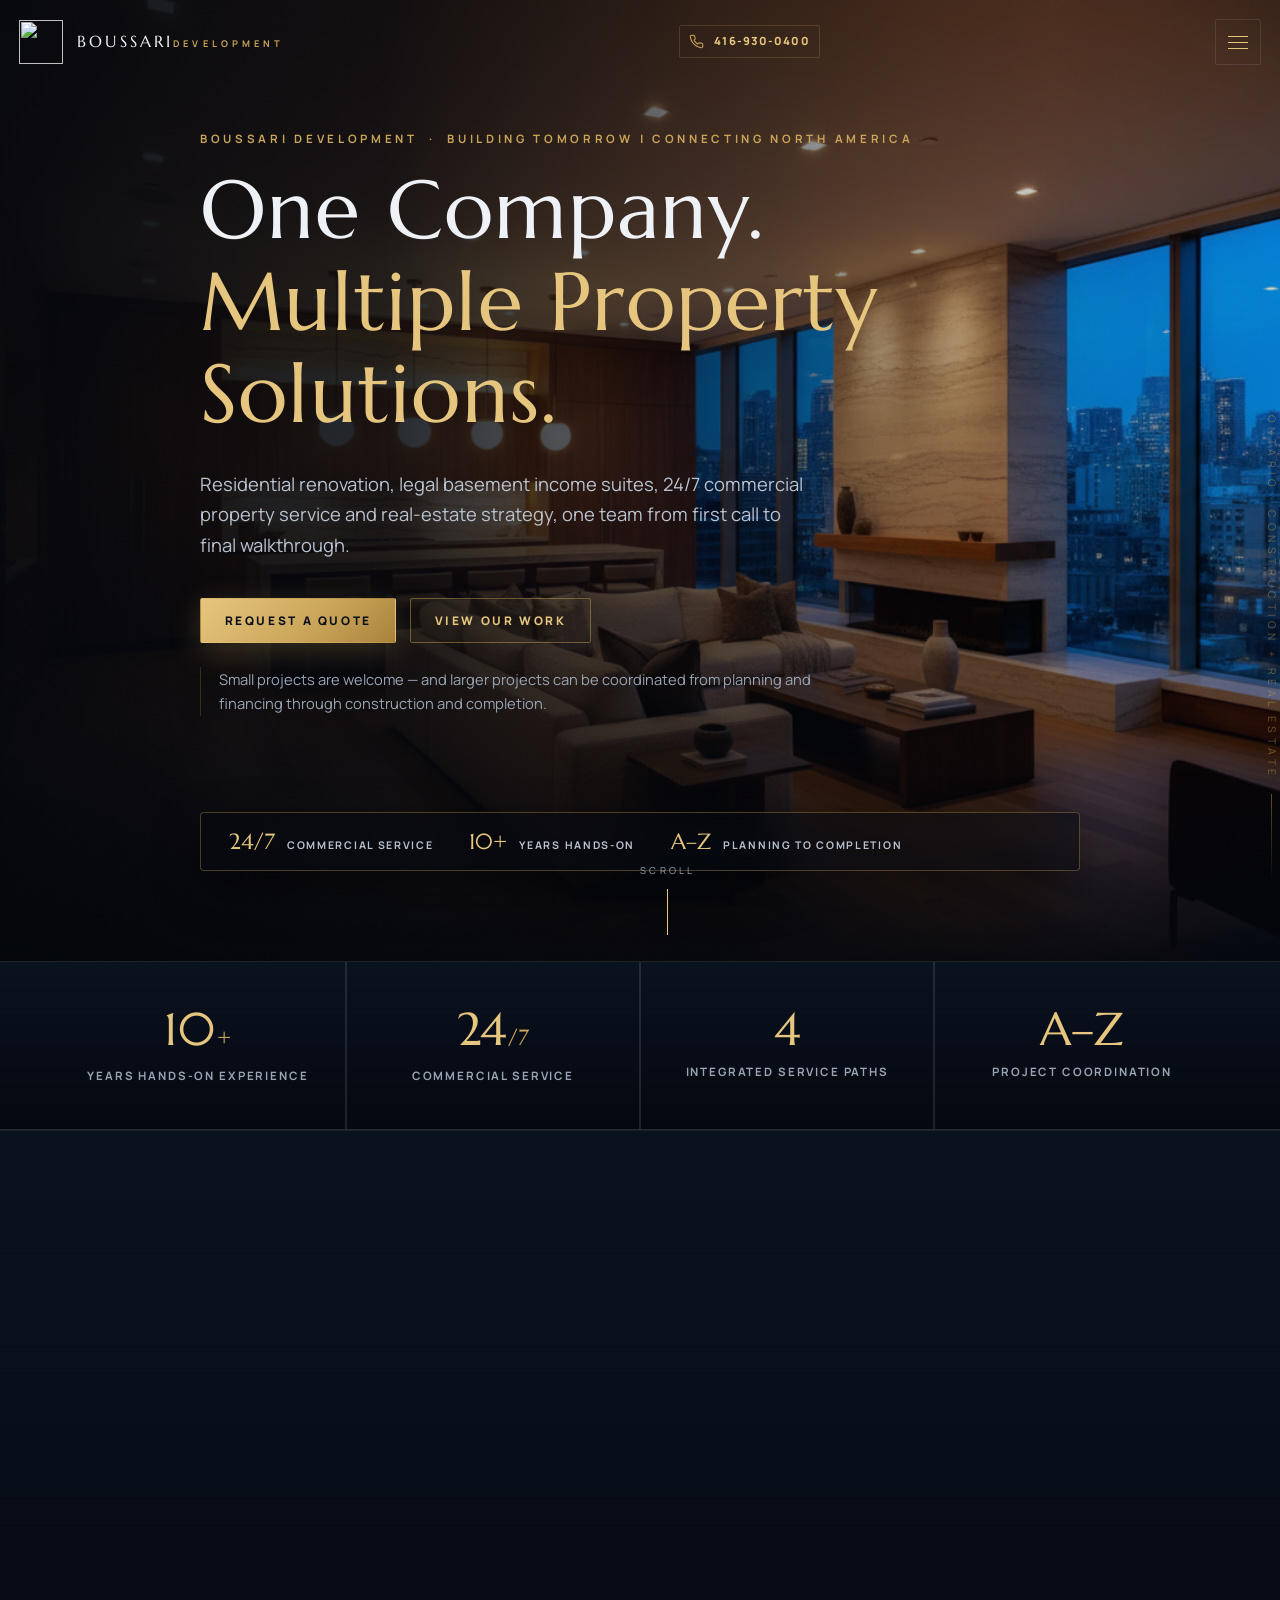
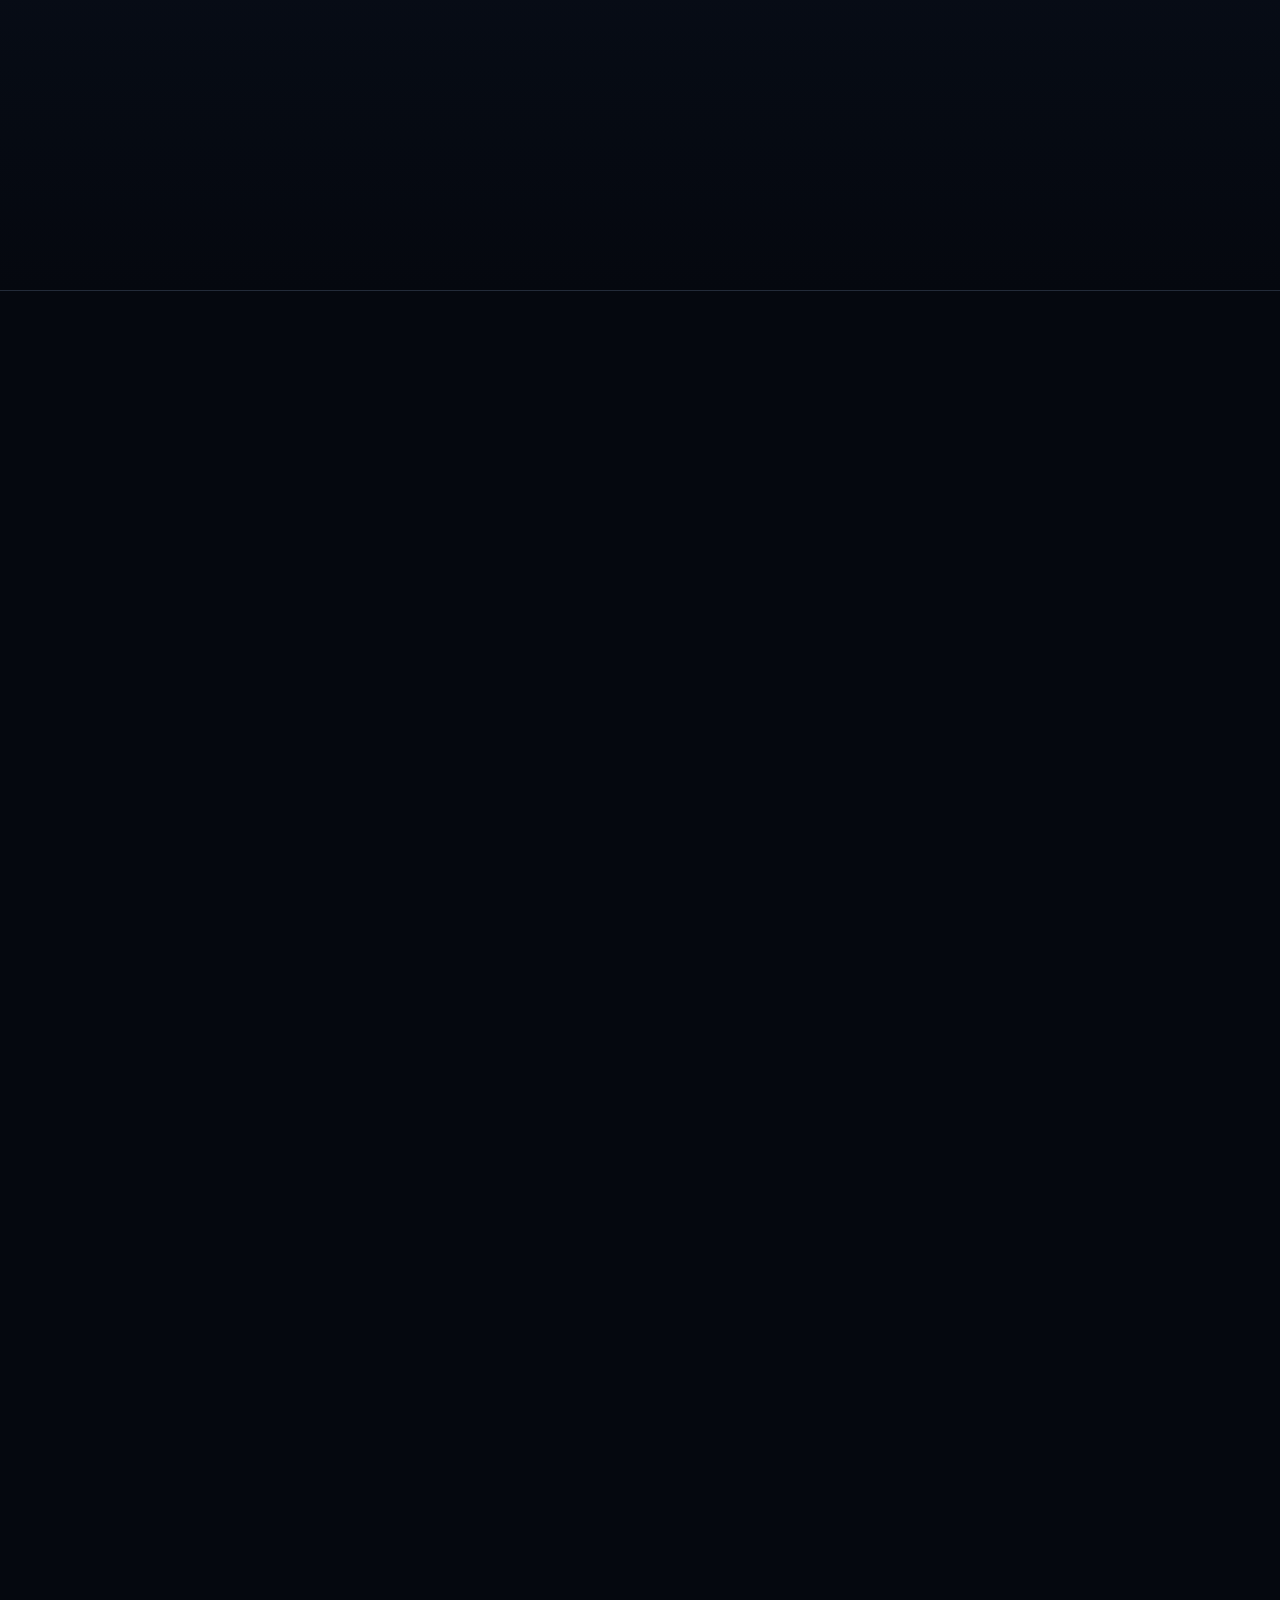
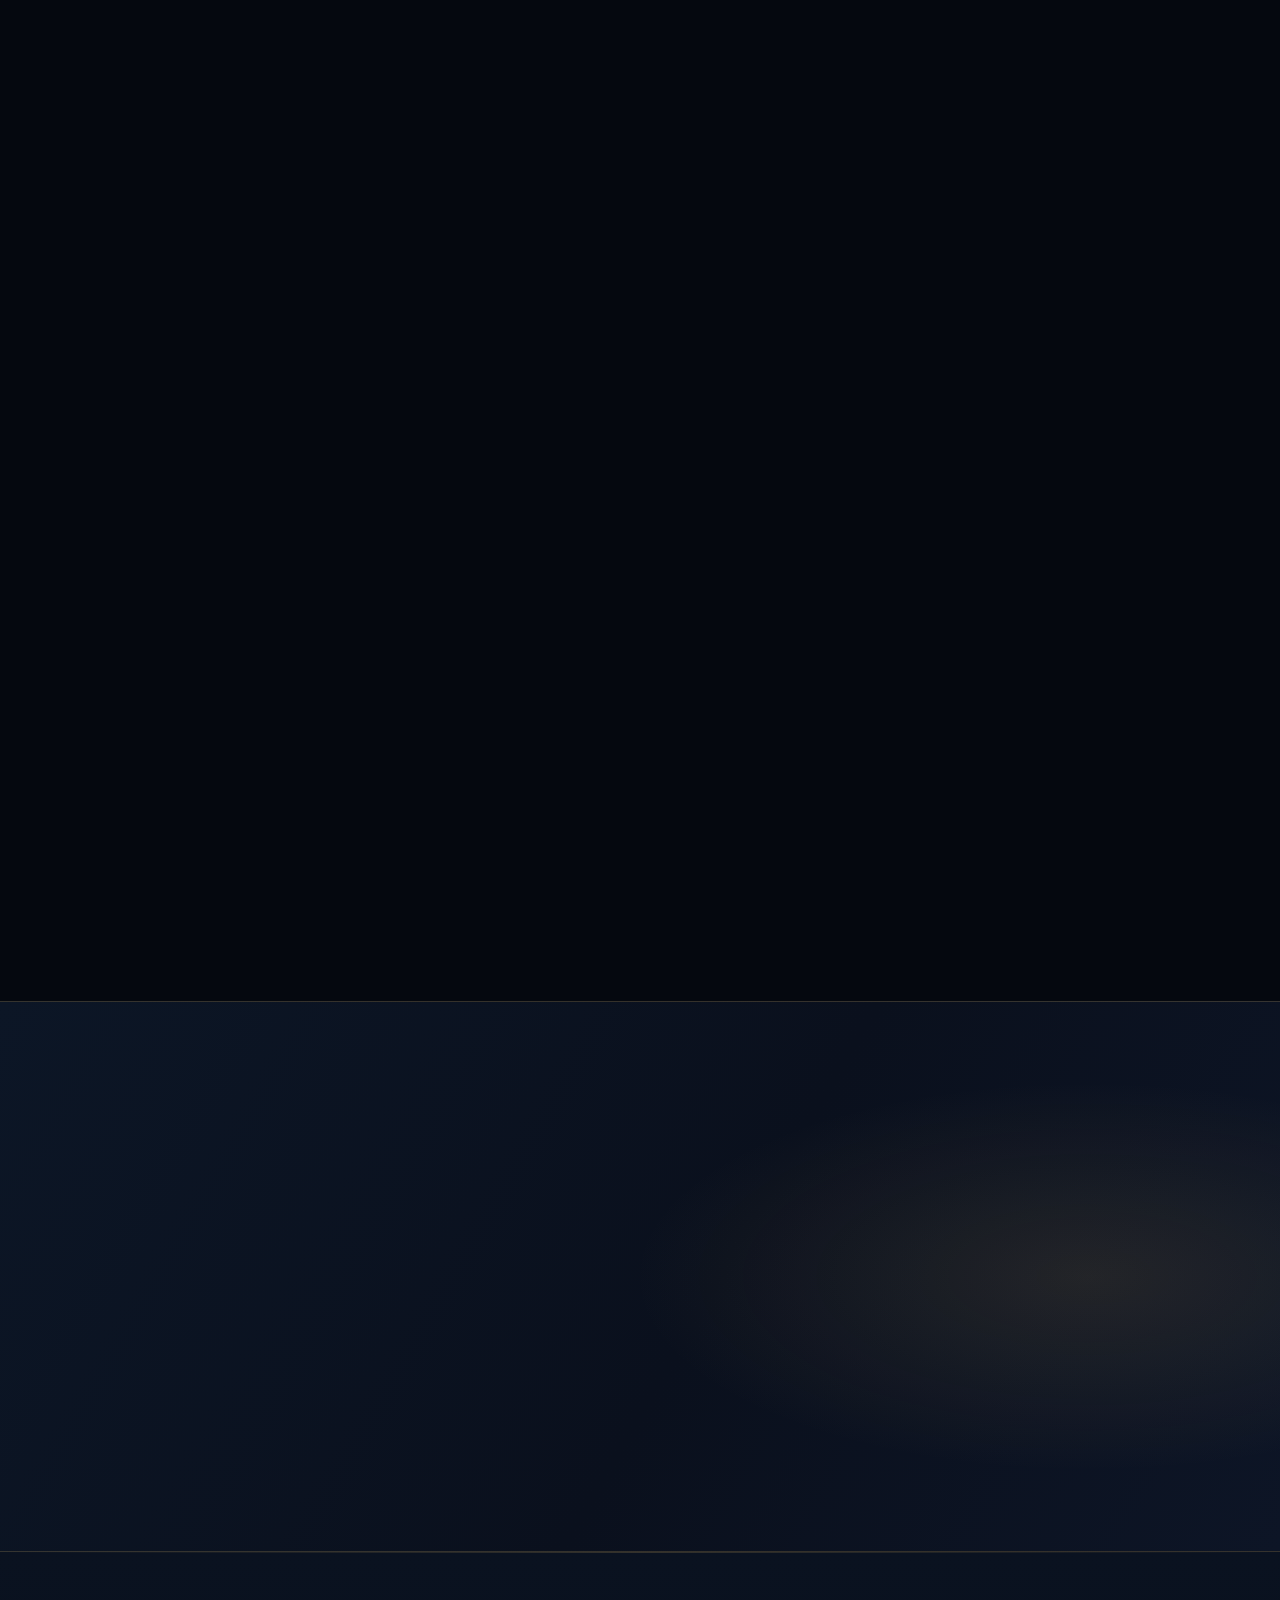
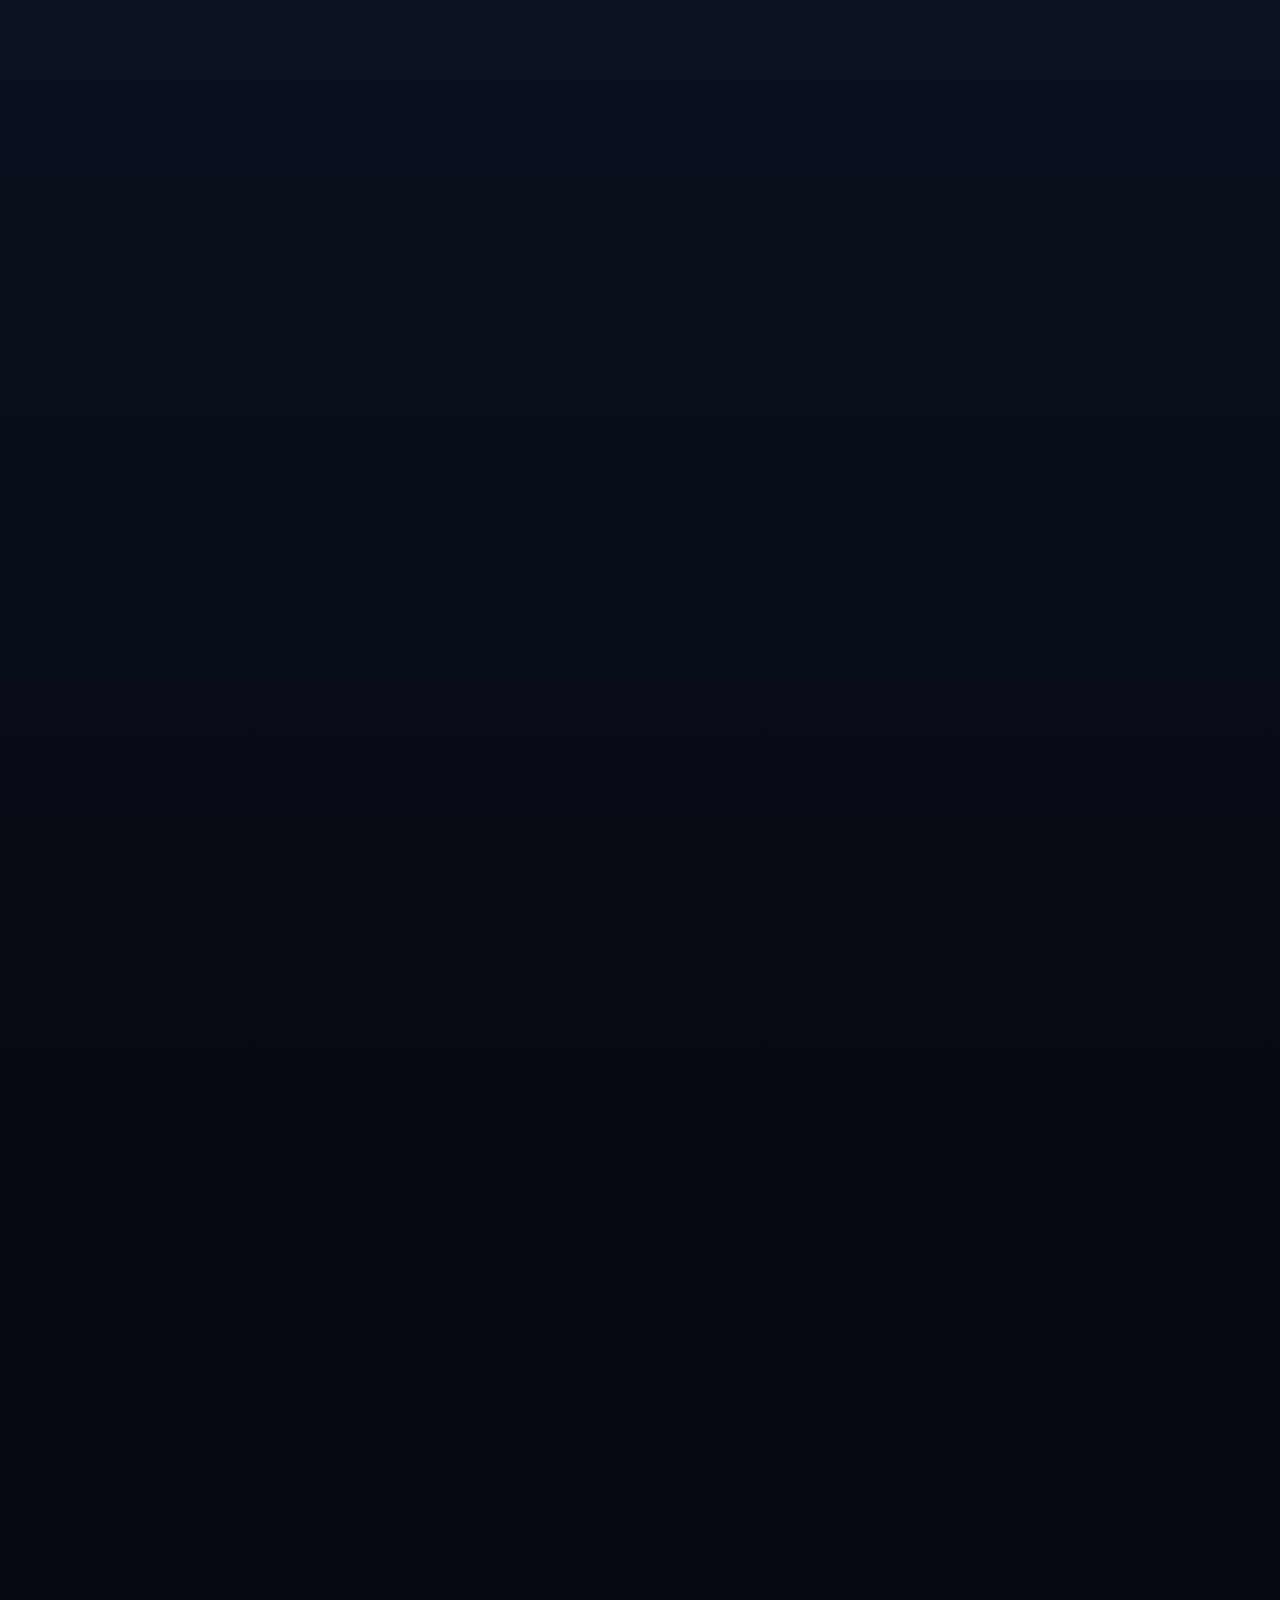
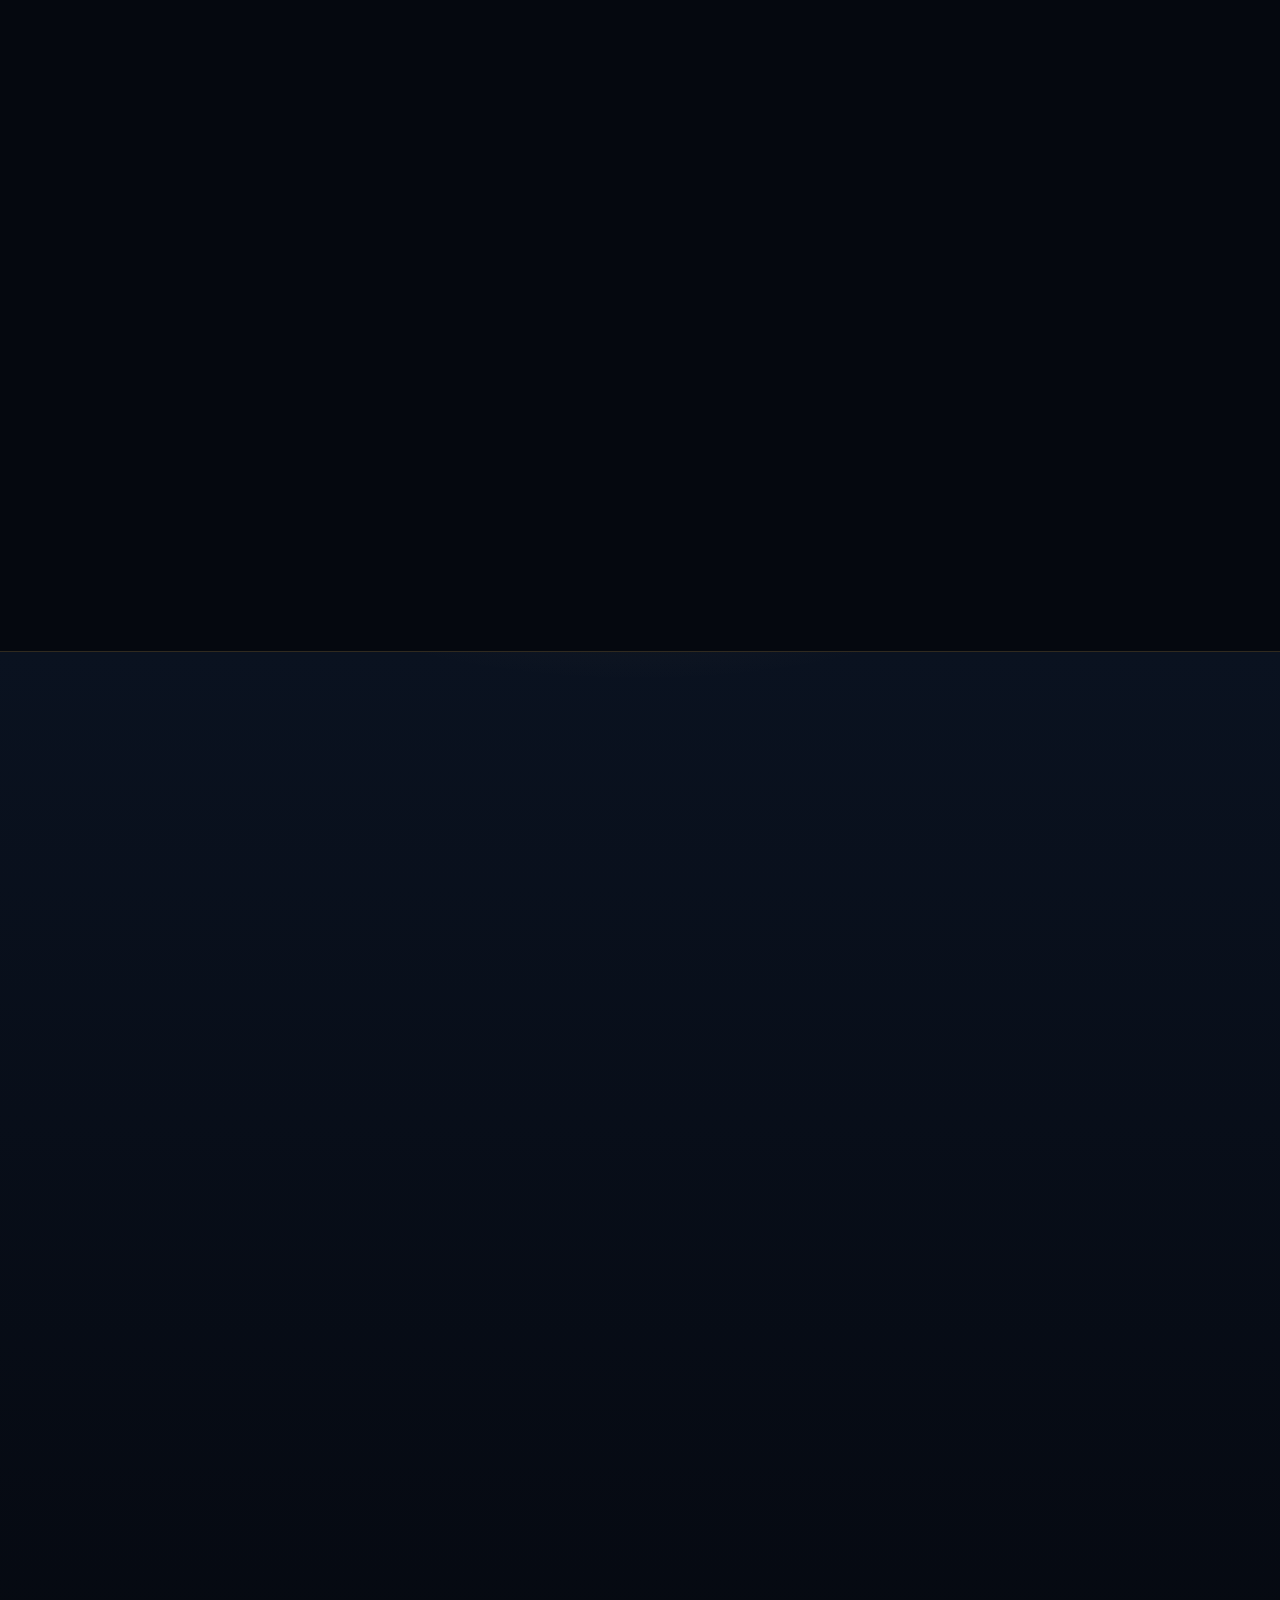
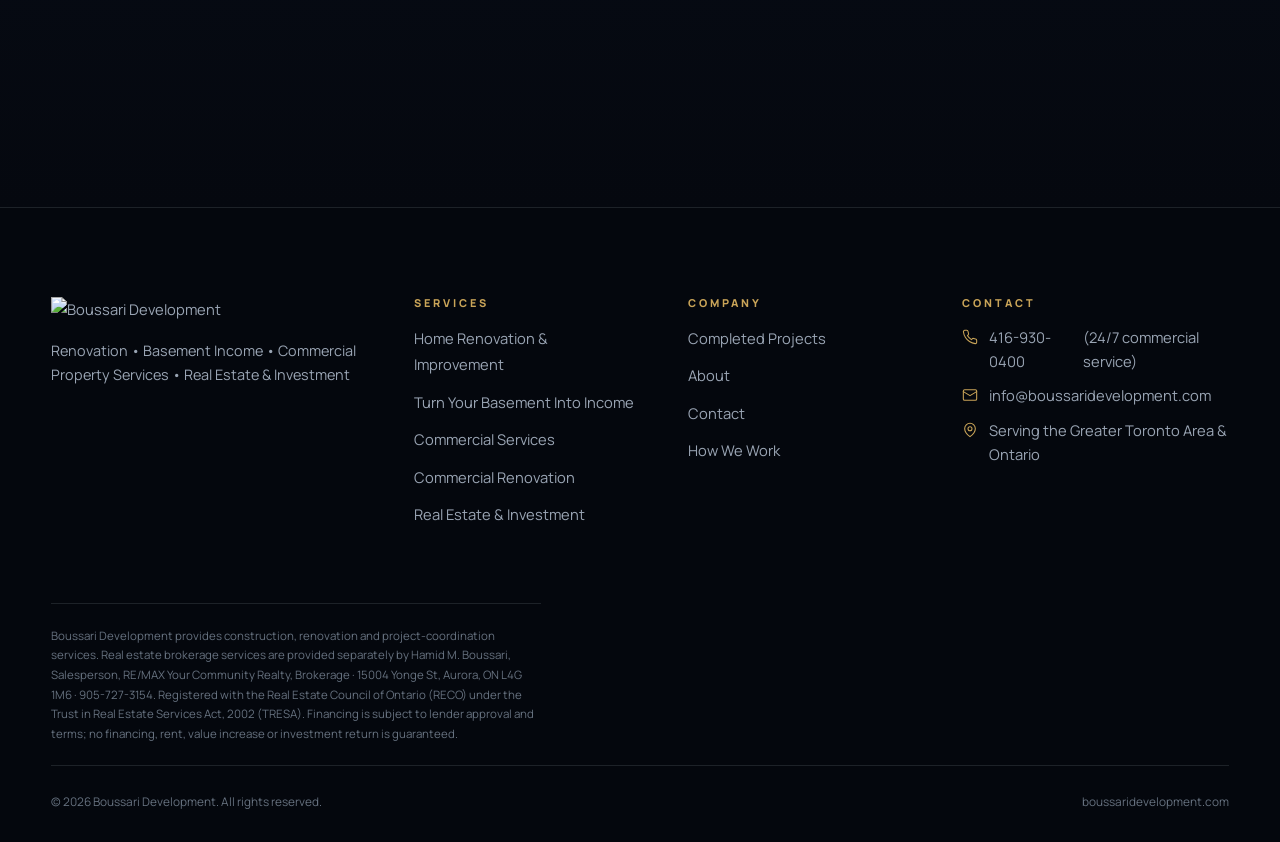
==== commit fd333a4b: "Copy pass: remove AI tells and stale copy across all pages (plain, concrete language)" ====
--- a/index.html
+++ b/index.html
@@ -88,7 +88,7 @@
         <span class="ln"><span>One Company.</span></span>
         <span class="ln"><span class="gold">Multiple Property Solutions.</span></span>
       </h1>
-      <p class="hero-sub">Residential renovation, legal basement income suites, 24/7 commercial property service and real-estate strategy — one coordinated team, from the first call to the final walkthrough.</p>
+      <p class="hero-sub">Residential renovation, legal basement income suites, 24/7 commercial property service and real-estate strategy, one team from first call to final walkthrough.</p>
       <div class="hero-cta btn-row">
         <a class="btn btn-gold" href="contact.html">Request a Quote</a>
         <a class="btn btn-ghost" href="#work">View Our Work</a>
@@ -123,7 +123,7 @@
     <div class="sec-head reveal">
       <span class="sec-num">The Range</span>
       <h2 id="range-title">From a single faucet <span class="gold">to a full build-out</span></h2>
-      <p>The same team and the same process — whether it is a small repair, a focused renovation or a larger coordinated project. Small jobs are everyday work for us, not an afterthought.</p>
+      <p>The same team and the same process: a small repair, a focused renovation, a larger coordinated project. Small jobs are everyday work for us.</p>
     </div>
     <div class="range-grid">
       <div class="range-cell reveal" data-d="1">
@@ -205,7 +205,7 @@
     <div class="sec-head center reveal">
       <span class="eyebrow">Featured · Turn Your Basement Into Income</span>
       <h2>One Team. One Process.<br><span class="gold">From Financing to Rental Income.</span></h2>
-      <p class="lead">Transform underused basement space into a permitted, income-producing rental suite — coordinated from property assessment and financing through construction, inspections and rental-ready completion.</p>
+      <p class="lead">Turn underused basement space into a permitted, income-producing rental suite. We run it from property assessment and financing through construction, inspections and rental-ready completion.</p>
     </div>
 
     <div class="grid pillars" style="margin-bottom:clamp(36px,5vw,60px)">
@@ -336,7 +336,7 @@
     <div class="why-how">
       <div class="reveal">
         <span class="sec-num">Why Boussari Development</span>
-        <h2 style="margin:.5em 0 .7em">Built around practical property knowledge — <span class="gold">not just construction.</span></h2>
+        <h2 style="margin:.5em 0 .7em">Practical property knowledge, <span class="gold">on top of the construction work.</span></h2>
         <p class="lead">Renovation execution, project coordination and active real-estate market experience — together, so you make smarter decisions about how to improve, use and position your property.</p>
         <ul class="list-check" style="margin-top:1.8em">
           <li>Small jobs and larger projects are both welcome</li>
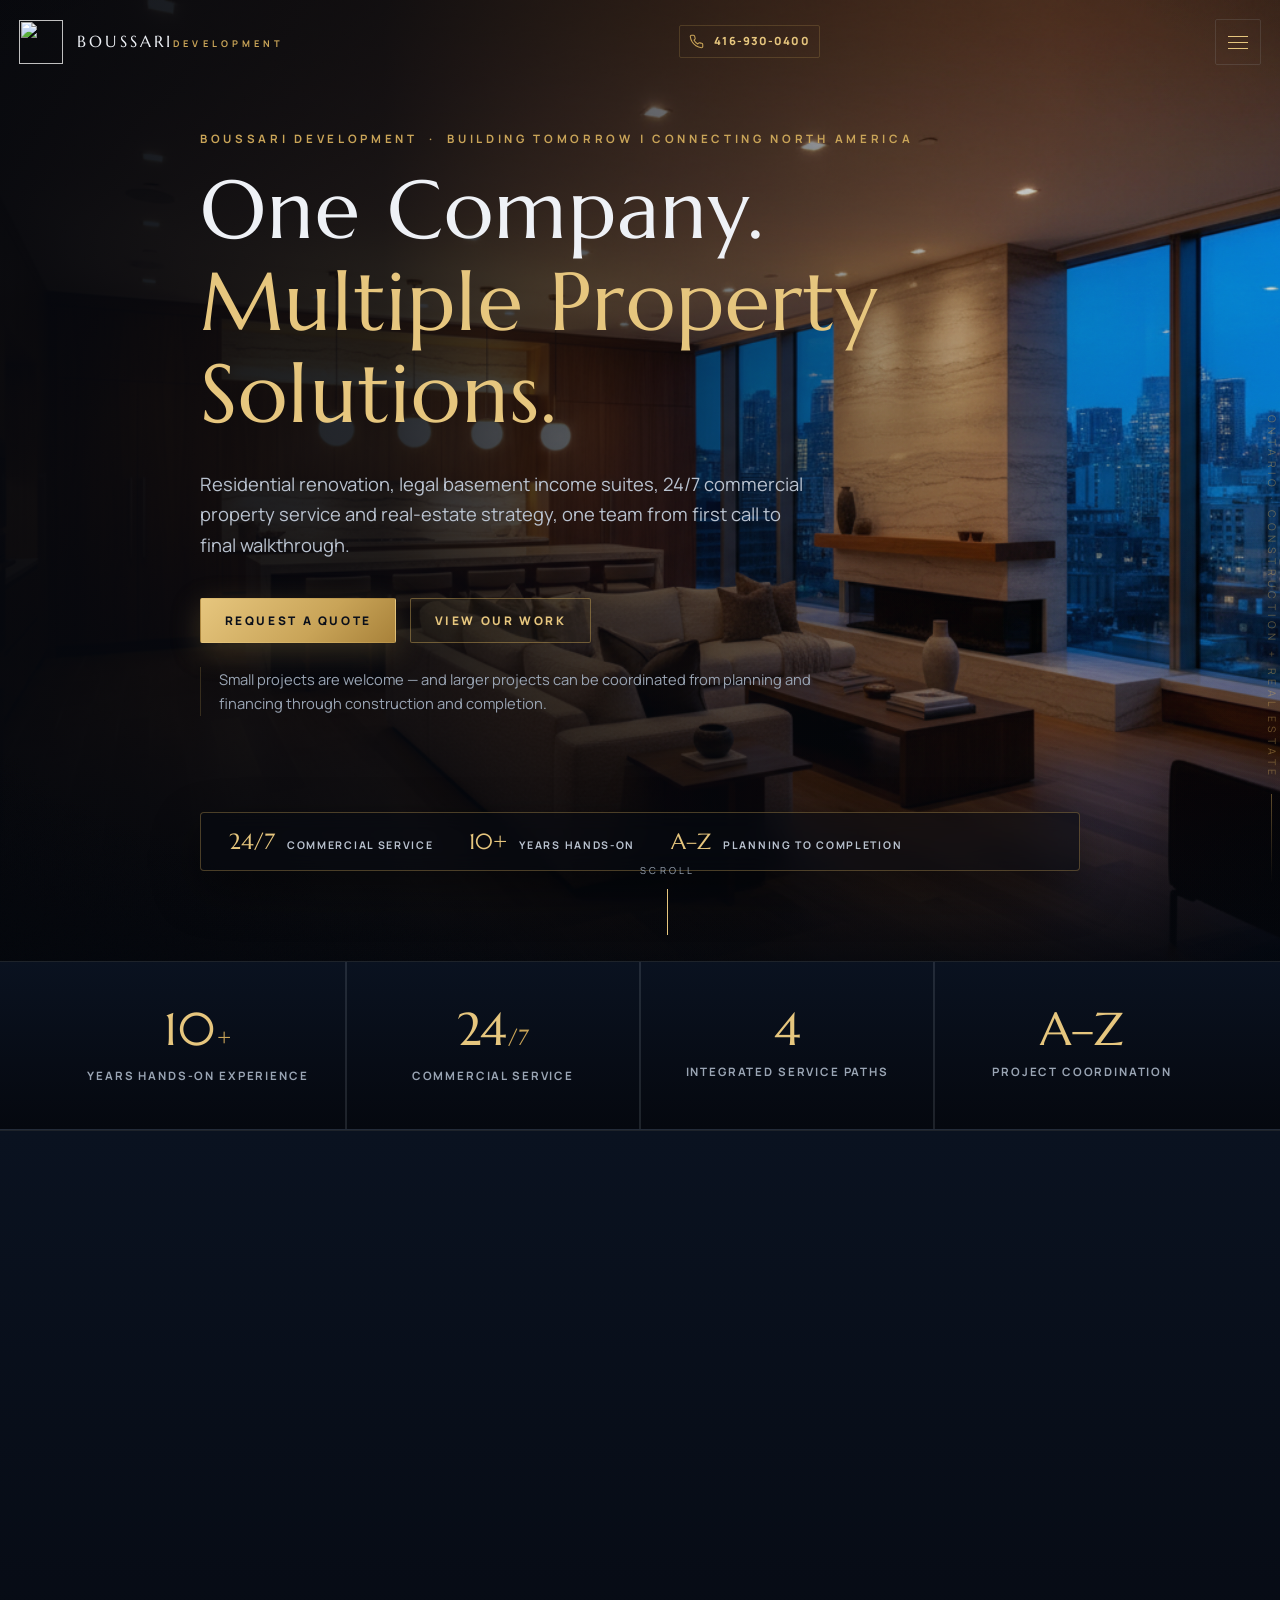
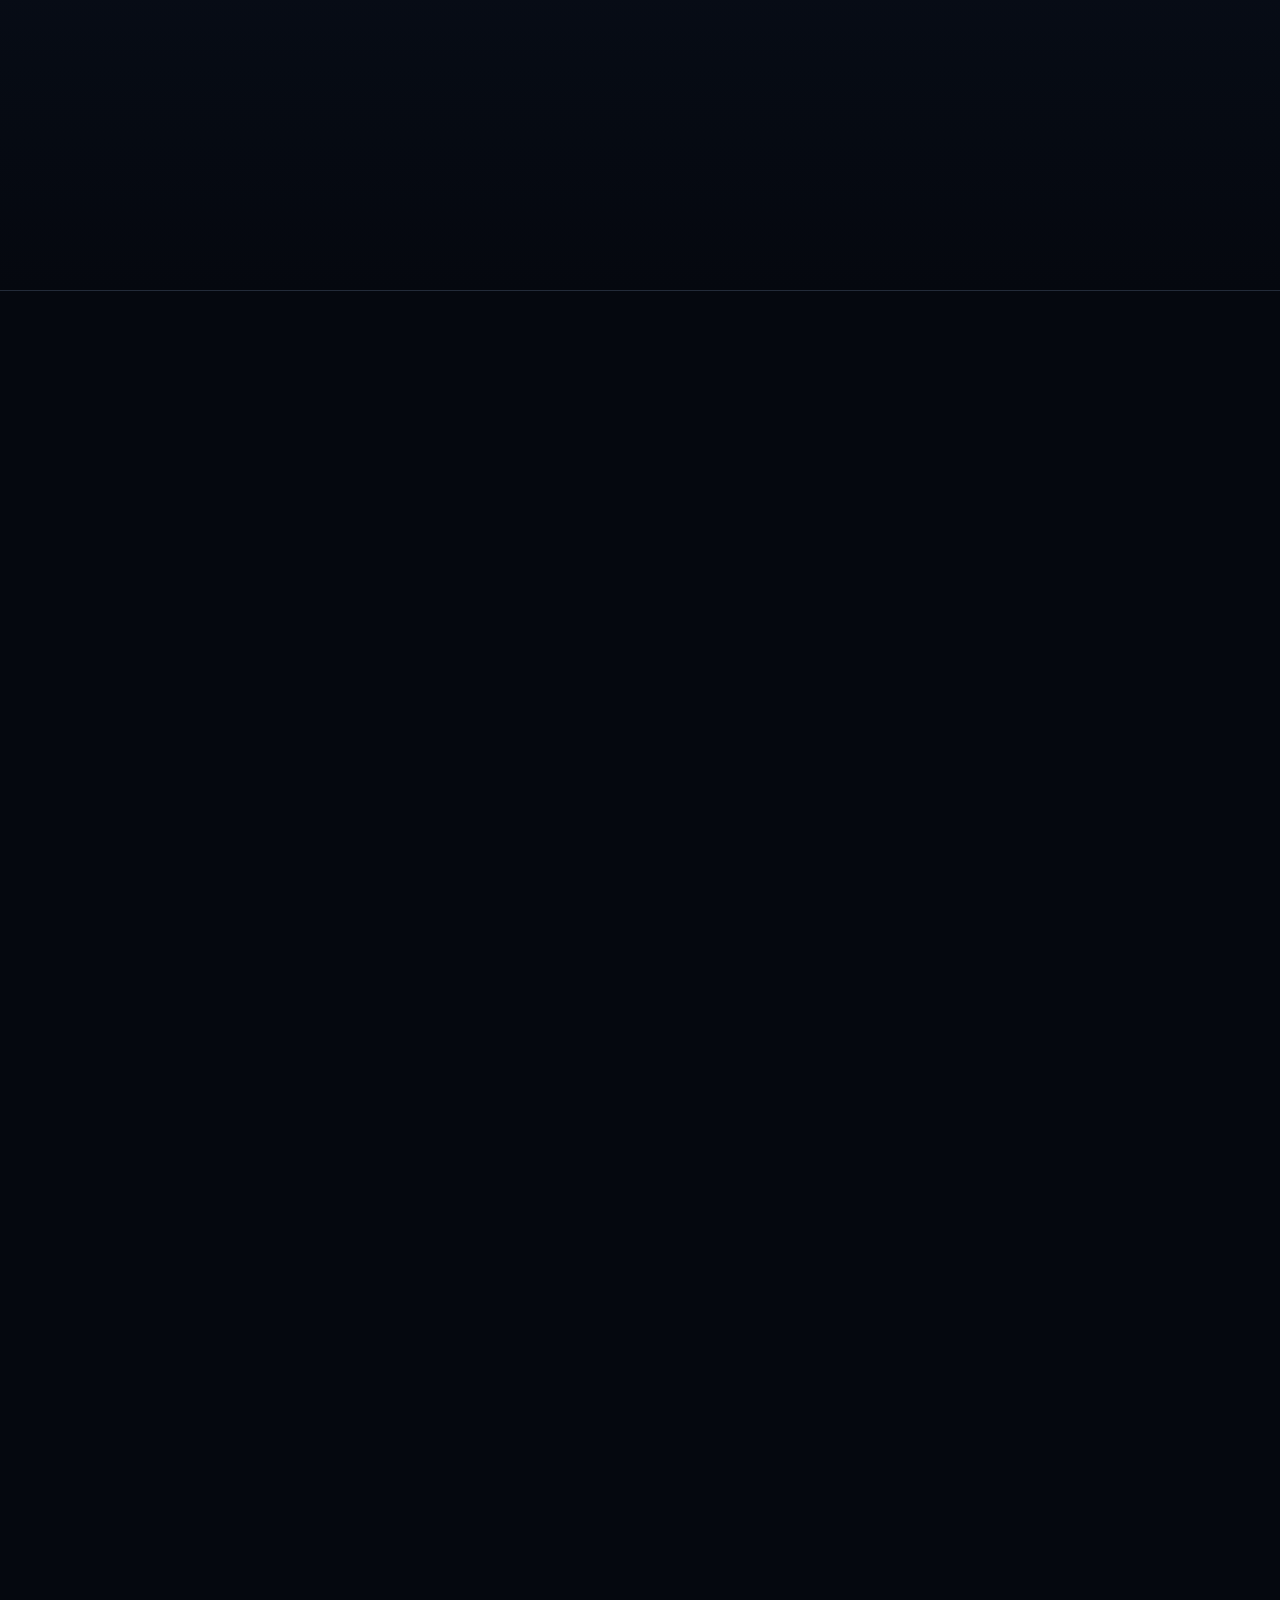
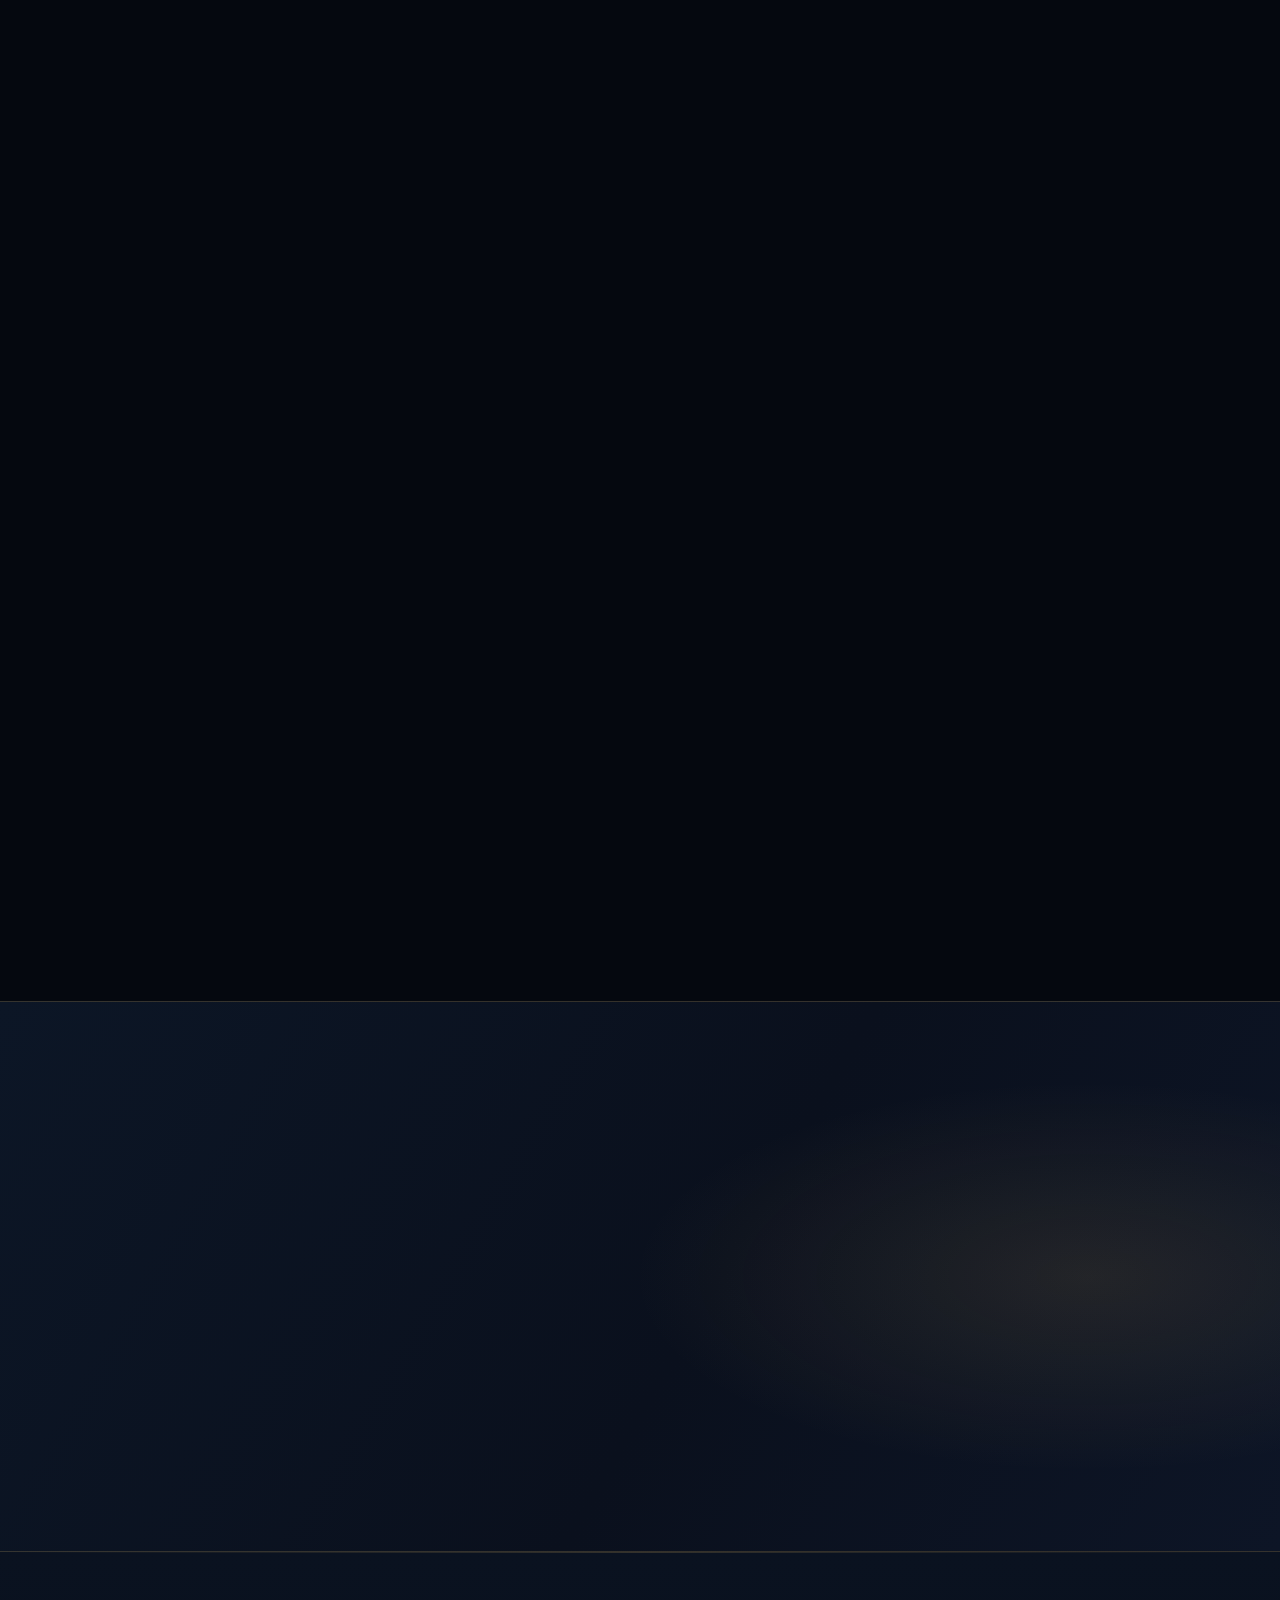
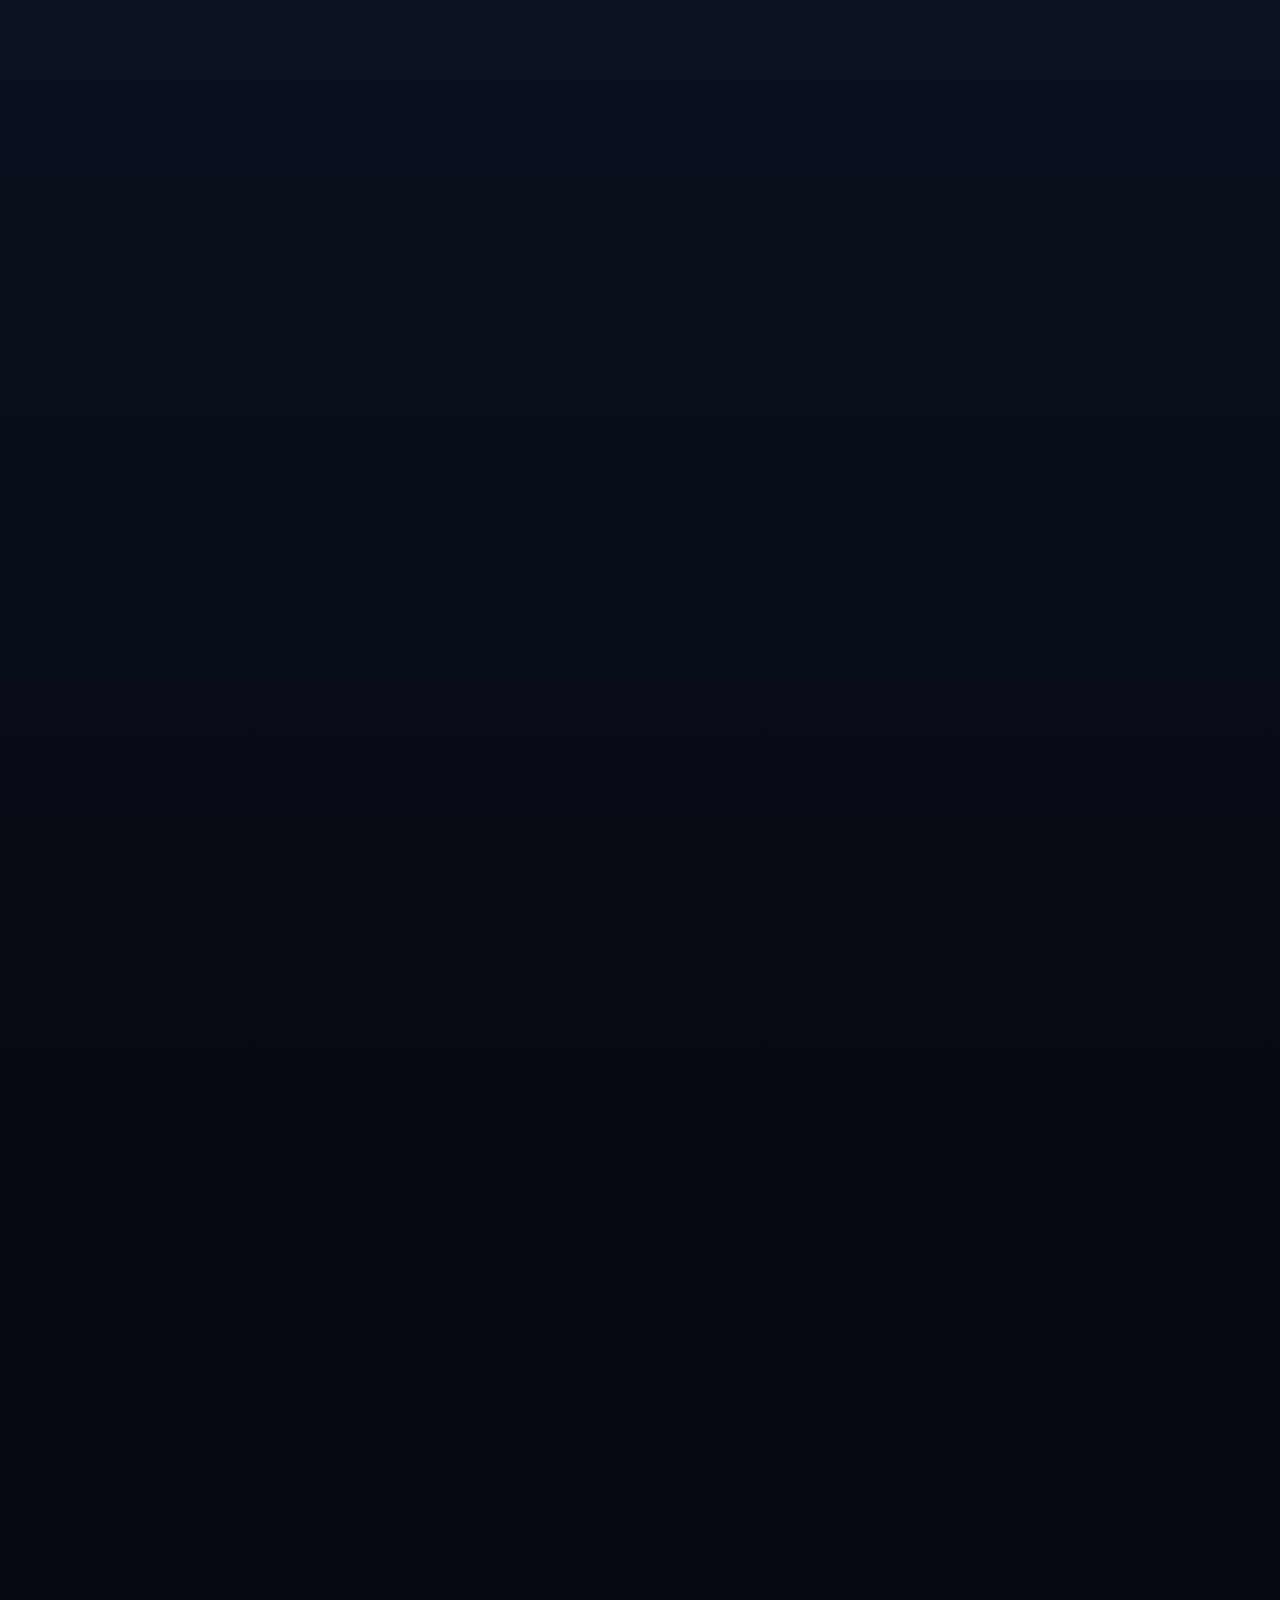
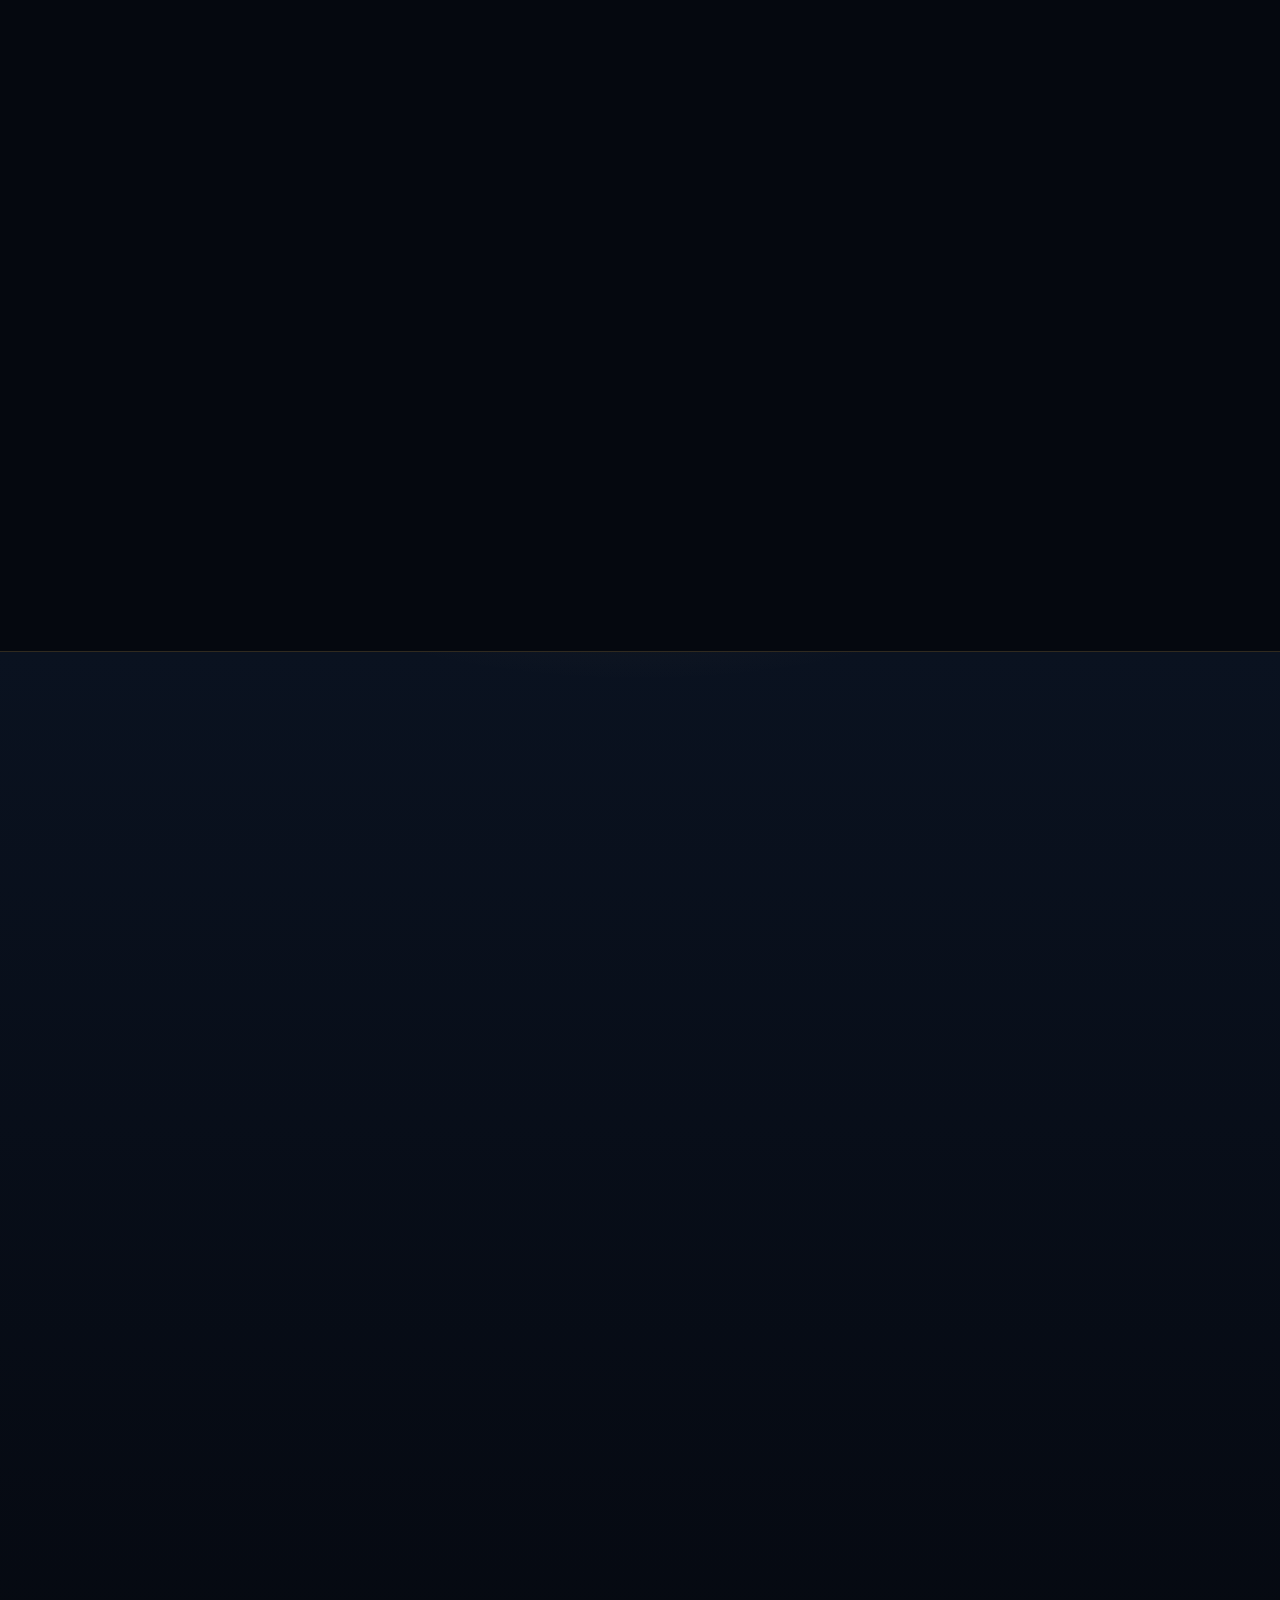
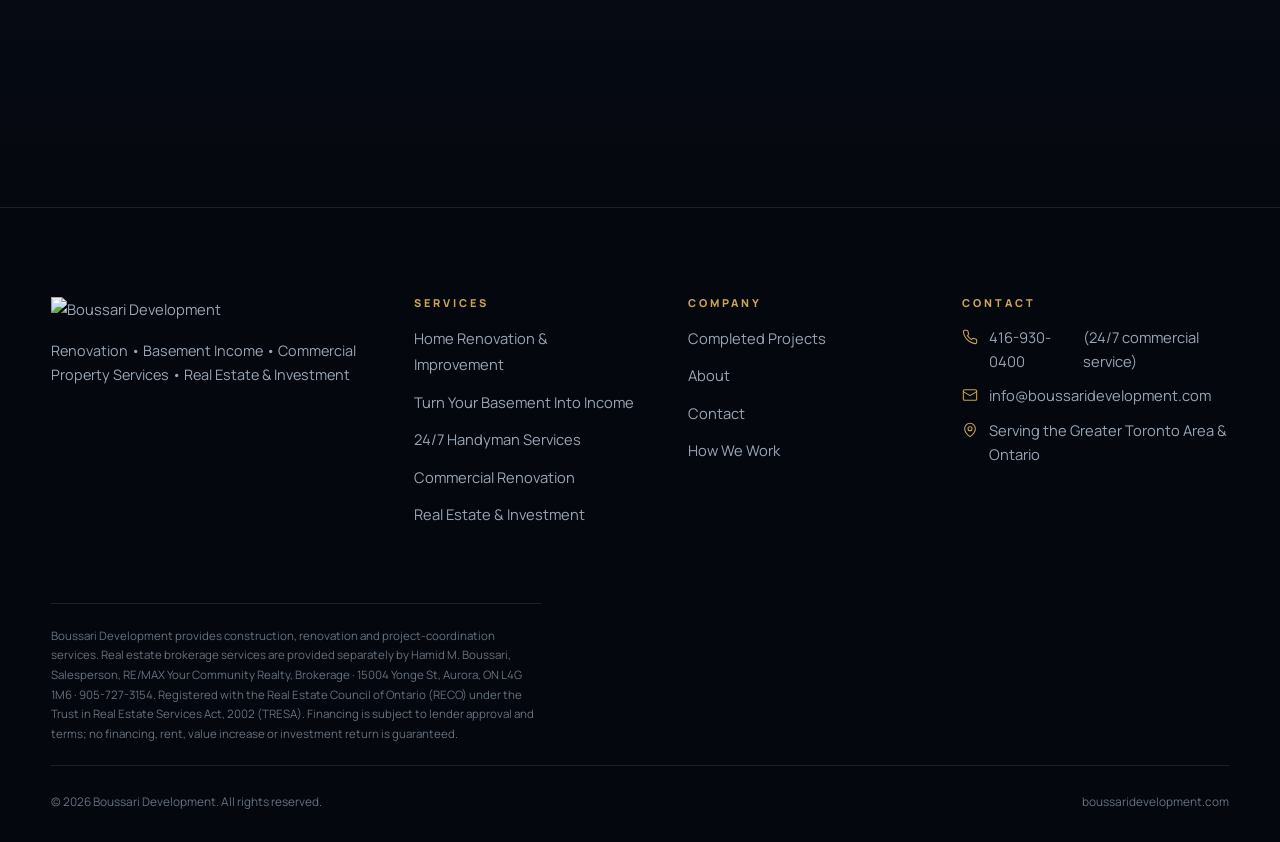
==== commit 20c1715f: "Rename Commercial Services tab to 24/7 Handyman Services (nav + footers)" ====
--- a/index.html
+++ b/index.html
@@ -52,7 +52,7 @@
         <li><a href="index.html" class="active" aria-current="page">Home</a></li>
         <li><a href="renovation.html">Renovation</a></li>
         <li><a href="basement-income.html">Basement Income</a></li>
-        <li><a href="commercial.html">Commercial Services</a></li>
+        <li><a href="commercial.html">24/7 Handyman Services</a></li>
         <li><a href="commercial-renovation.html">Commercial Renovation</a></li>
         <li><a href="real-estate.html">Real Estate &amp; Investment</a></li>
         <li><a href="projects.html">Projects</a></li>
@@ -420,7 +420,7 @@
         <ul>
           <li><a href="renovation.html">Home Renovation &amp; Improvement</a></li>
           <li><a href="basement-income.html">Turn Your Basement Into Income</a></li>
-          <li><a href="commercial.html">Commercial Services</a></li>
+          <li><a href="commercial.html">24/7 Handyman Services</a></li>
           <li><a href="commercial-renovation.html">Commercial Renovation</a></li>
           <li><a href="real-estate.html">Real Estate &amp; Investment</a></li>
         </ul>
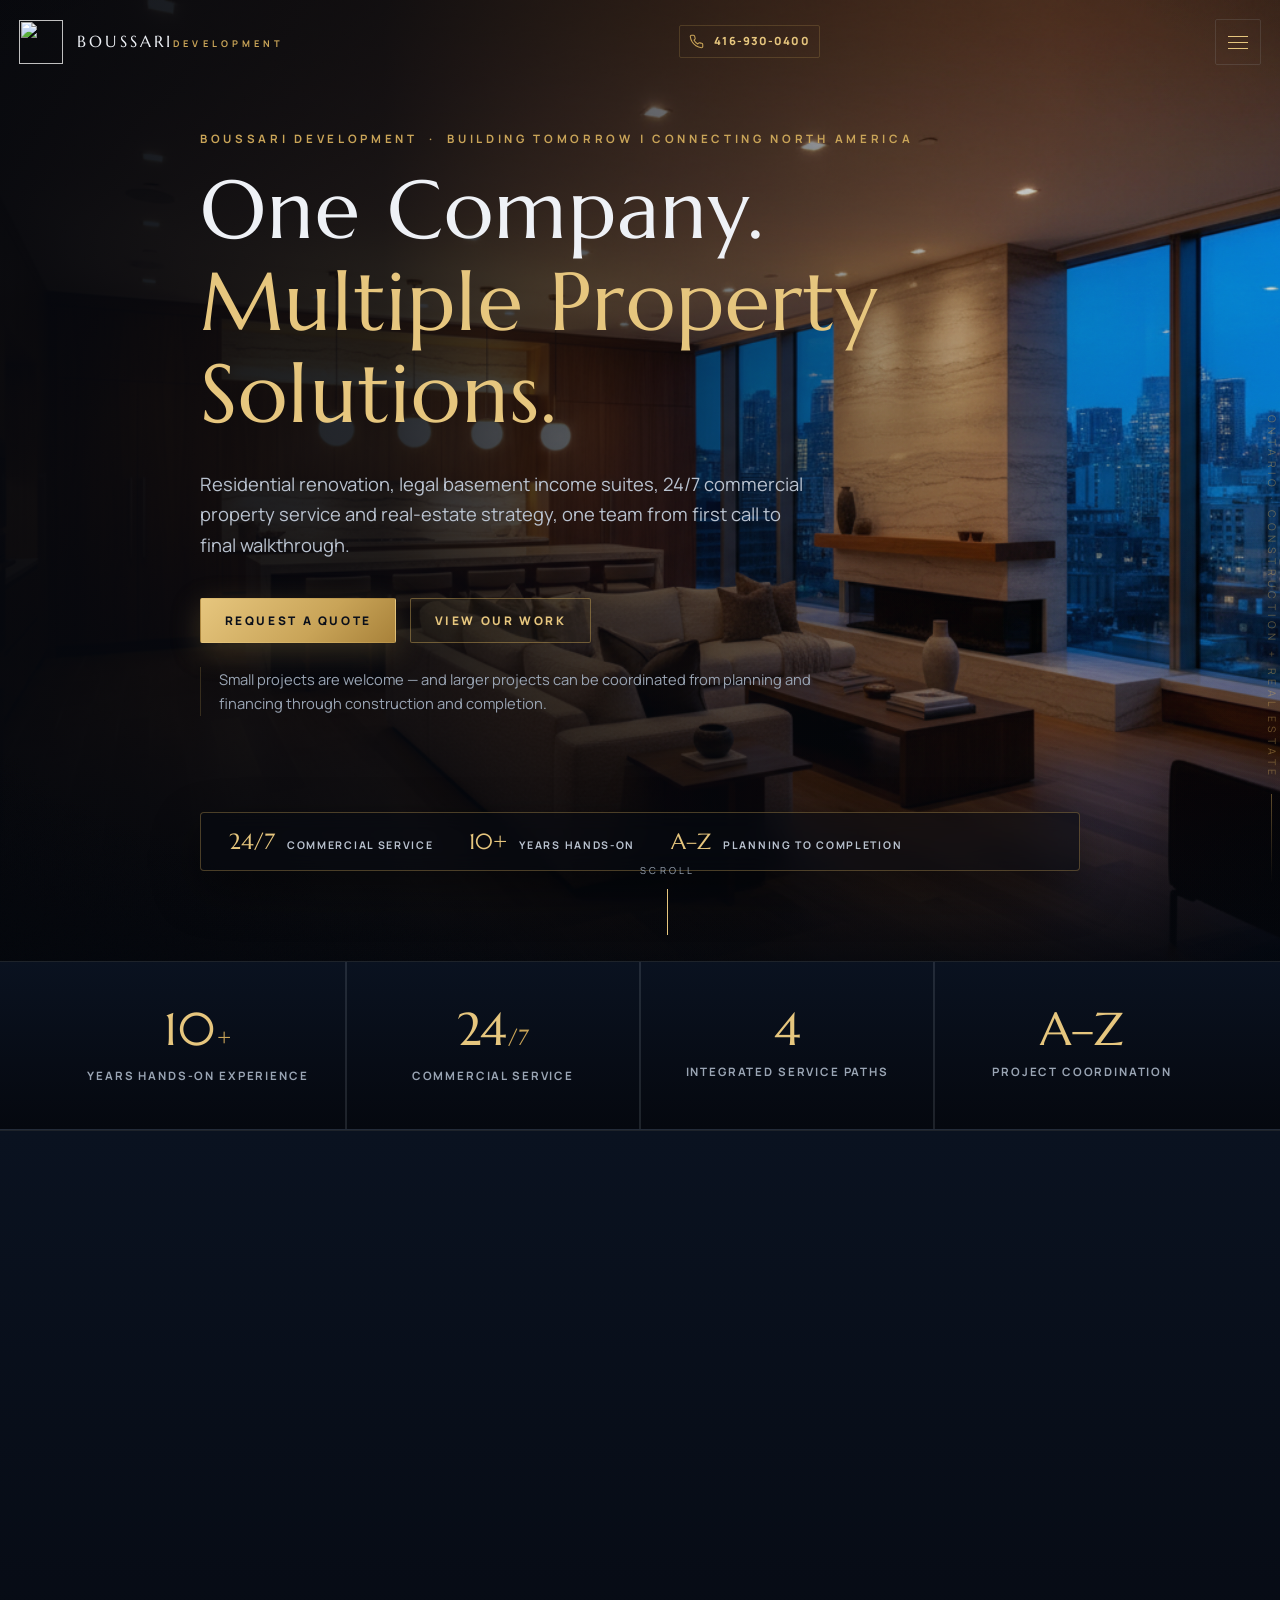
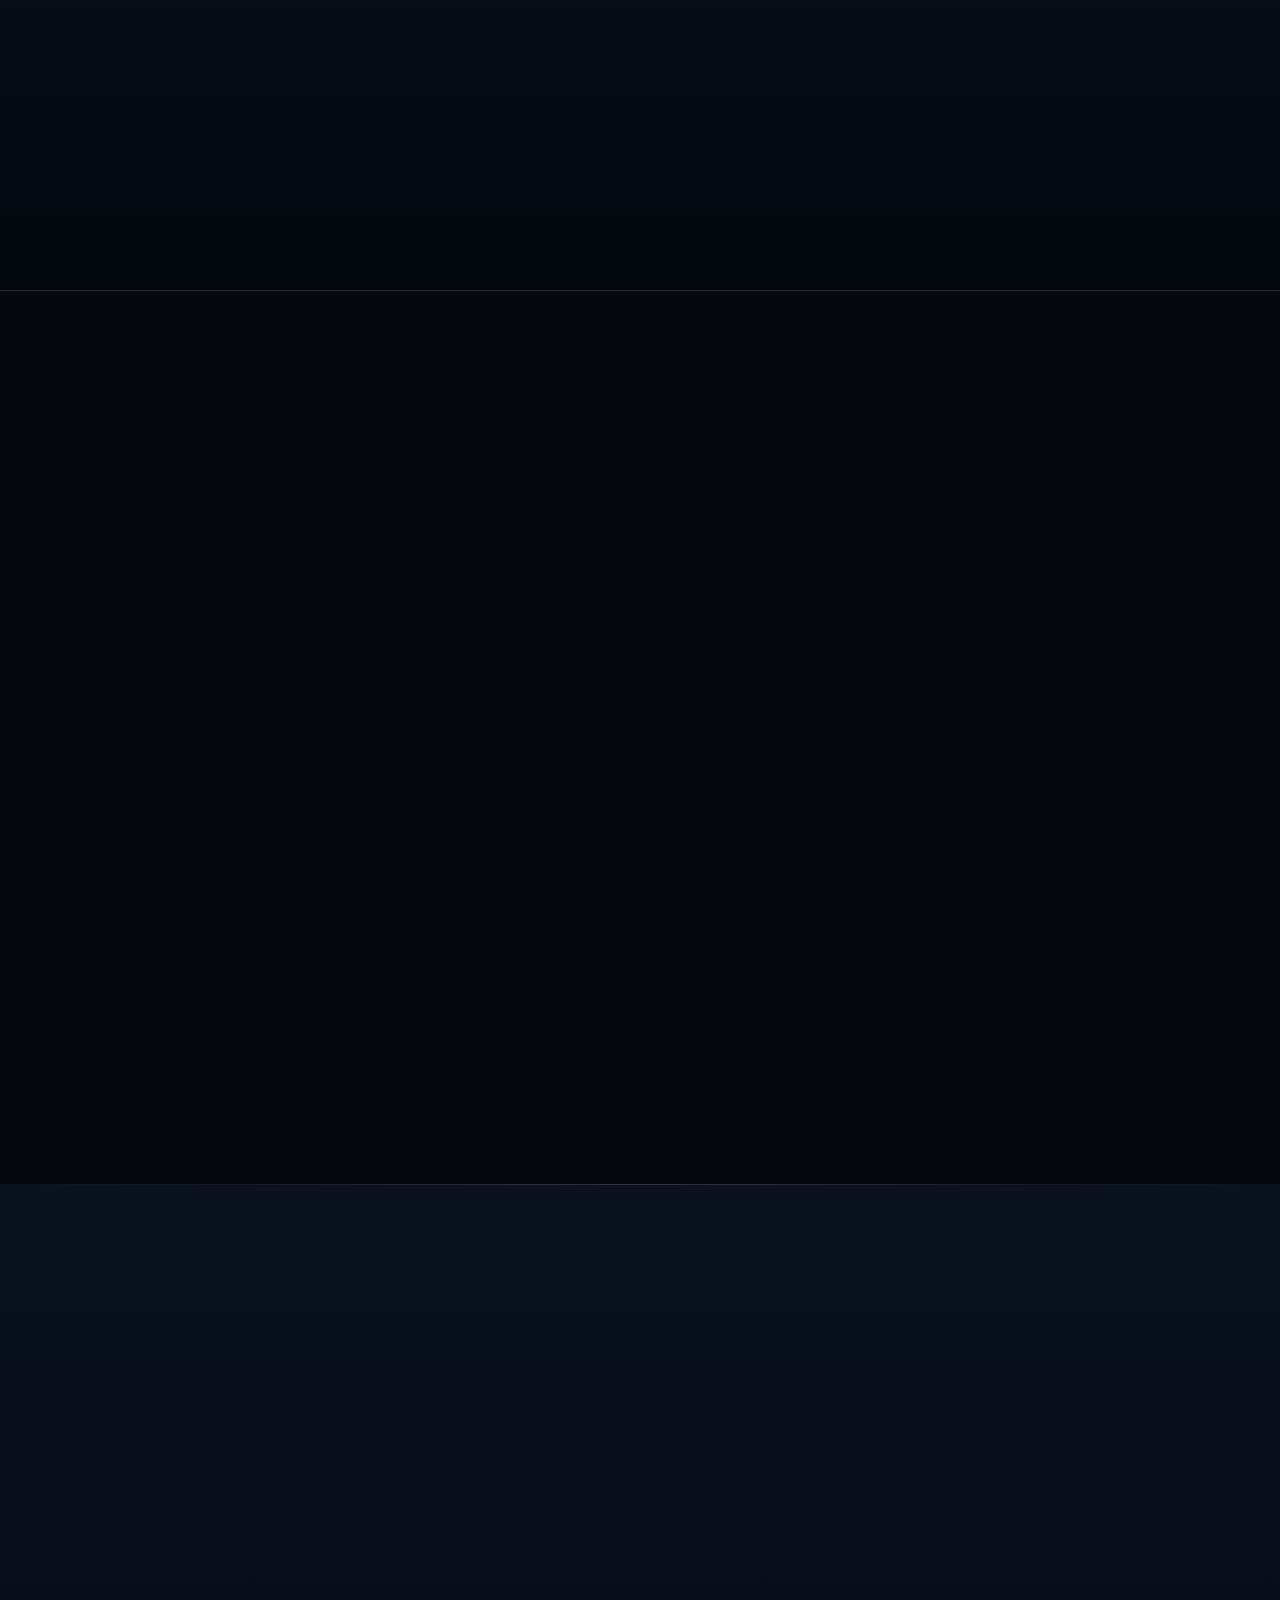
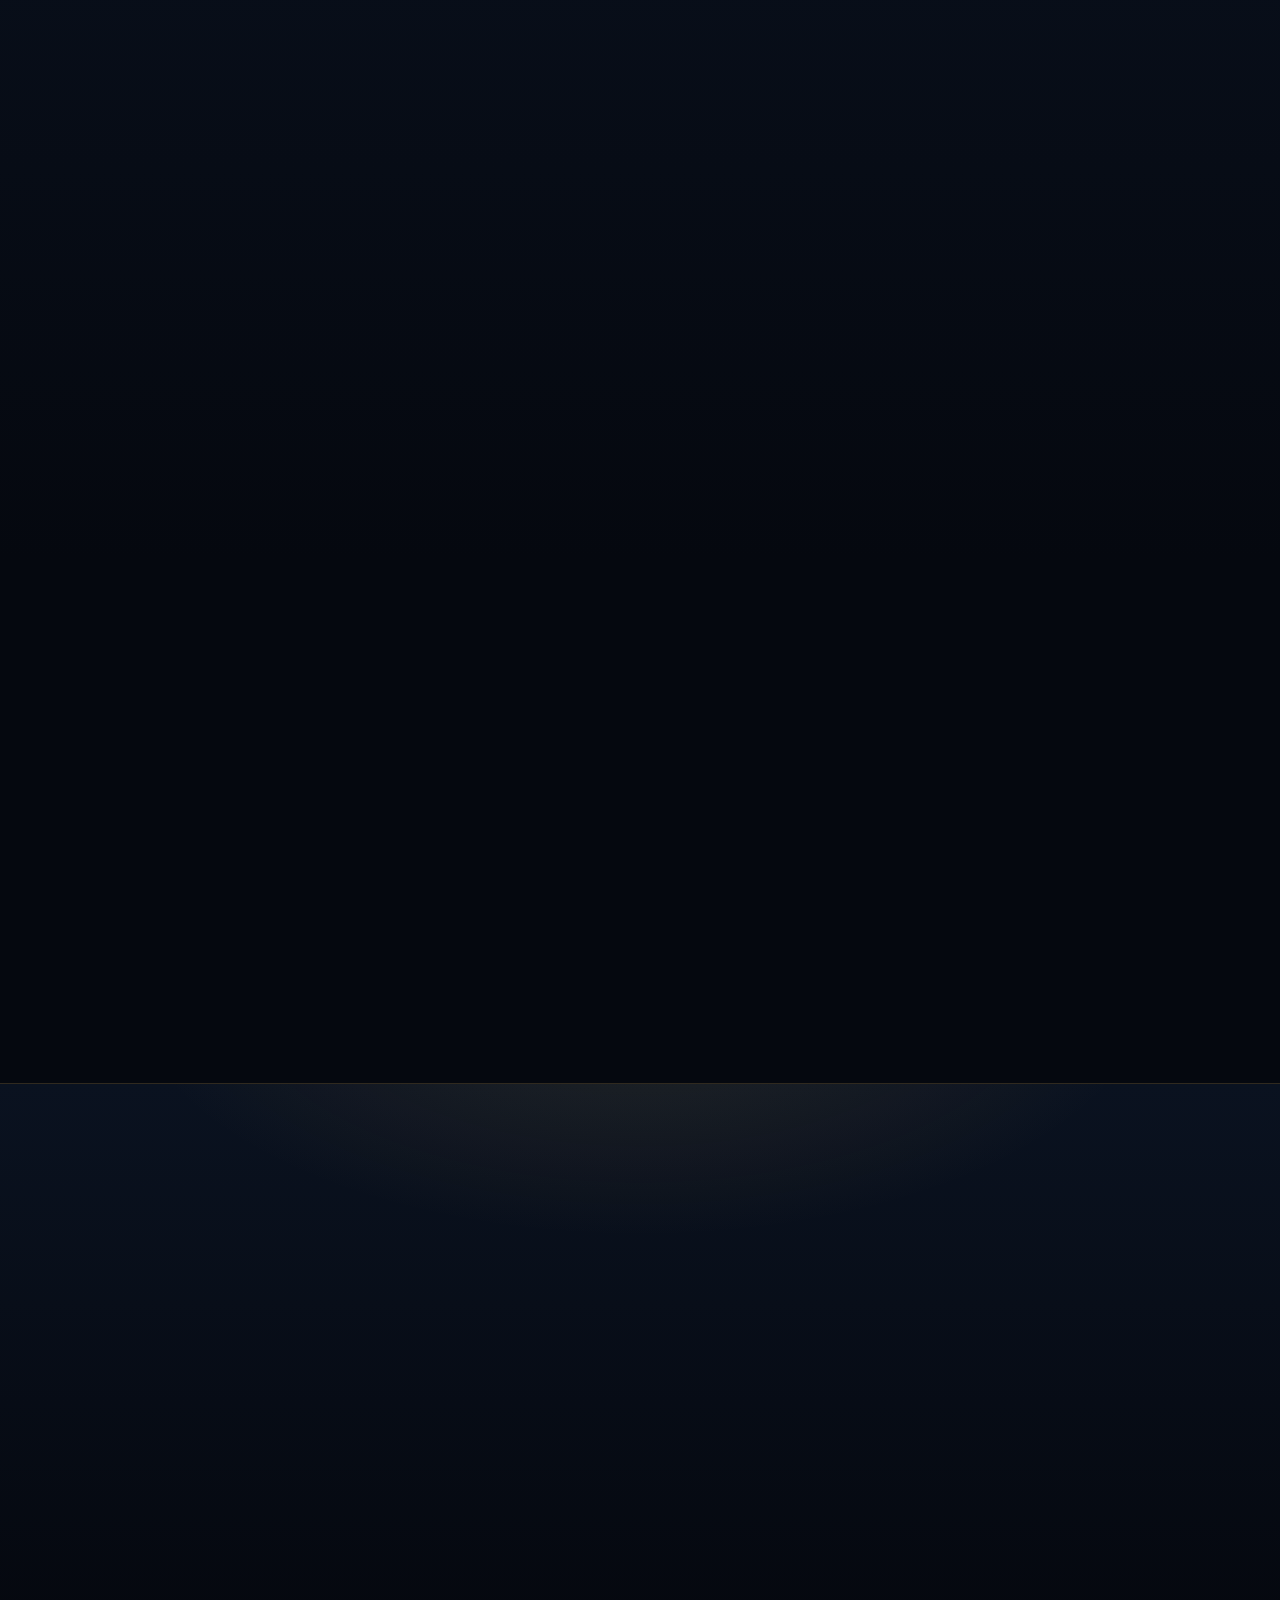
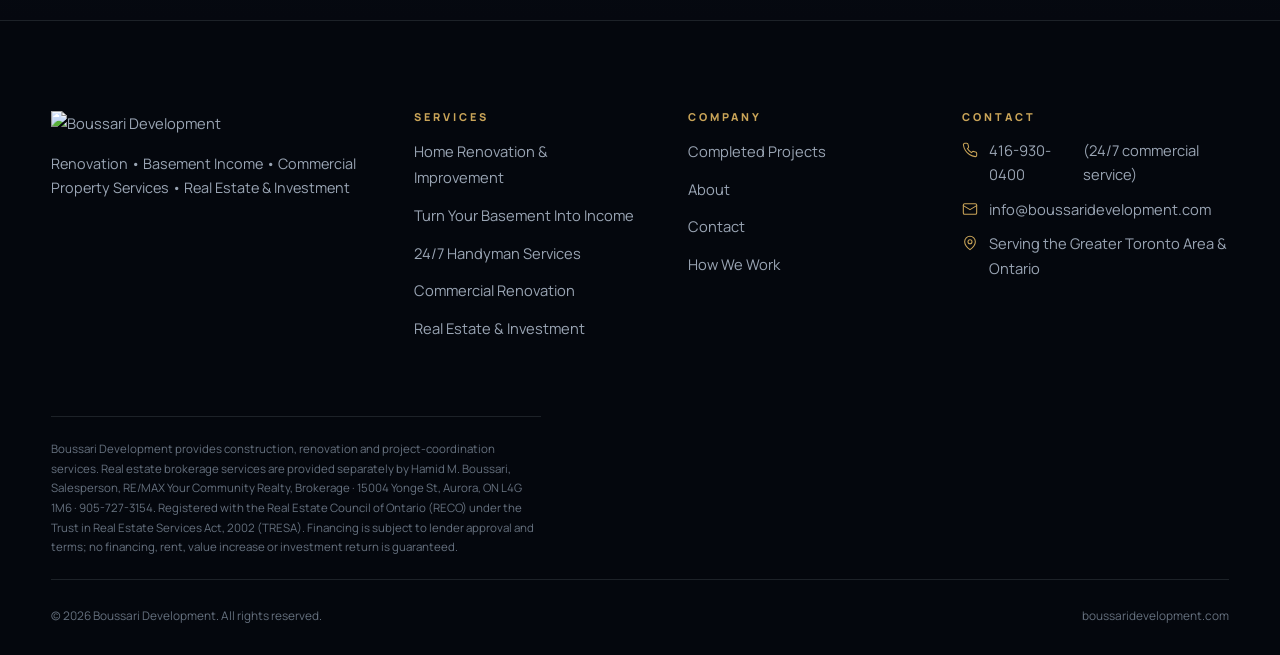
==== commit 436b54c4: "Fix photo captions to match actual images; shorten homepage" ====
--- a/index.html
+++ b/index.html
@@ -135,7 +135,7 @@
         </div>
       </div>
       <div class="range-cell reveal" data-d="2">
-        <div class="ph"><img src="assets/img/photos/kitchen-renovation.jpg?v=12" alt="Kitchen renovation in progress with new cabinetry" loading="lazy"></div>
+        <div class="ph"><img src="assets/img/photos/kitchen-renovation.jpg?v=12" alt="Finished kitchen with island and pendant lighting" loading="lazy"></div>
         <div class="cap">
           <span class="k">Focused renovations</span>
           <h3>Kitchens, Bathrooms &amp; Basements</h3>
@@ -143,7 +143,7 @@
         </div>
       </div>
       <div class="range-cell reveal" data-d="3">
-        <div class="ph"><img src="assets/img/photos/construction-toronto-1.jpg?v=12" alt="Multi-storey construction site in Toronto" loading="lazy"></div>
+        <div class="ph"><img src="assets/img/photos/construction-toronto-1.jpg?v=12" alt="High-rise construction site with tower cranes in Toronto" loading="lazy"></div>
         <div class="cap">
           <span class="k">Larger coordinated projects</span>
           <h3>A-to-Z Builds &amp; Commercial</h3>
@@ -175,7 +175,7 @@
       <article class="svc-card reveal" data-d="2">
         <span class="num" aria-hidden="true">02</span>
         <svg class="ico" viewBox="0 0 24 24" fill="none" stroke-width="1.4" stroke-linecap="round" stroke-linejoin="round" aria-hidden="true"><path d="M12 3v11m0 0l-4-4m4 4l4-4"/><path d="M4 19h16"/><path d="M4 22h16"/></svg>
-        <h3><a href="#basement-overview">Turn Your Basement Into Income</a></h3>
+        <h3><a href="basement-income.html">Turn Your Basement Into Income</a></h3>
         <p>Legal conversion + home-equity financing options + one coordinated path from assessment to rental-ready completion.</p>
         <a class="go" href="basement-income.html">Explore Basement Income <svg viewBox="0 0 24 24" fill="none" stroke-width="1.8" stroke-linecap="round" stroke-linejoin="round" aria-hidden="true"><path d="M5 12h14M13 6l6 6-6 6"/></svg></a>
       </article>
@@ -183,7 +183,7 @@
       <article class="svc-card reveal" data-d="3">
         <span class="num" aria-hidden="true">03</span>
         <svg class="ico" viewBox="0 0 24 24" fill="none" stroke-width="1.4" stroke-linecap="round" stroke-linejoin="round" aria-hidden="true"><path d="M3 21h18"/><path d="M5 21V5a2 2 0 0 1 2-2h10a2 2 0 0 1 2 2v16"/><path d="M9 7h2m2 0h2M9 11h2m2 0h2M9 15h2m2 0h2"/><path d="M10 21v-3h4v3"/></svg>
-        <h3><a href="#commercial-overview">Commercial Property Services</a></h3>
+        <h3><a href="commercial.html">Commercial Property Services</a></h3>
         <p>24/7 commercial property service, urgent repairs, maintenance, tenant improvements, renovation and specialist coordination.</p>
         <a class="go" href="commercial.html">Explore Commercial <svg viewBox="0 0 24 24" fill="none" stroke-width="1.8" stroke-linecap="round" stroke-linejoin="round" aria-hidden="true"><path d="M5 12h14M13 6l6 6-6 6"/></svg></a>
       </article>
@@ -199,85 +199,6 @@
   </div>
 </section>
 
-<!-- ================= BASEMENT INCOME — FEATURED ================= -->
-<section class="sec" id="basement-overview">
-  <div class="wrap">
-    <div class="sec-head center reveal">
-      <span class="eyebrow">Featured · Turn Your Basement Into Income</span>
-      <h2>One Team. One Process.<br><span class="gold">From Financing to Rental Income.</span></h2>
-      <p class="lead">Turn underused basement space into a permitted, income-producing rental suite. We run it from property assessment and financing through construction, inspections and rental-ready completion.</p>
-    </div>
-
-    <div class="grid pillars" style="margin-bottom:clamp(36px,5vw,60px)">
-      <div class="pillar reveal" data-d="1">
-        <svg class="ico" viewBox="0 0 24 24" fill="none" stroke-width="1.4" stroke-linecap="round" stroke-linejoin="round" aria-hidden="true"><path d="M12 2l8 4v6c0 5-3.5 8.5-8 10-4.5-1.5-8-5-8-10V6z"/><path d="M9 12l2 2 4-4"/></svg>
-        <span class="k">Legal Conversion</span>
-        <h3>Permitted &amp; Compliant</h3>
-        <p>Conversion planning, permit drawing and submission coordination, fire separation and egress compliance, inspections and occupancy coordination as applicable.</p>
-      </div>
-      <div class="pillar reveal" data-d="2">
-        <svg class="ico" viewBox="0 0 24 24" fill="none" stroke-width="1.4" stroke-linecap="round" stroke-linejoin="round" aria-hidden="true"><rect x="3" y="6" width="18" height="13" rx="2"/><path d="M3 10h18"/><path d="M7 15h4"/></svg>
-        <span class="k">Home-Equity Financing Options</span>
-        <h3>Financing Coordinated With the Project</h3>
-        <p>Eligible homeowners can explore HELOC / home-equity financing through licensed Ontario mortgage brokers — coordinated alongside scope, schedule and payment stages.</p>
-      </div>
-      <div class="pillar reveal" data-d="3">
-        <svg class="ico" viewBox="0 0 24 24" fill="none" stroke-width="1.4" stroke-linecap="round" stroke-linejoin="round" aria-hidden="true"><path d="M3 17l6-6 4 4 8-8"/><path d="M14 7h7v7"/><path d="M3 21h18"/></svg>
-        <span class="k">Rental Income Potential</span>
-        <h3>Rental-Ready Completion</h3>
-        <p>Rental market analysis, lease preparation, tenant screening and placement coordination, turn-key setup and property management options.</p>
-      </div>
-    </div>
-
-    <div class="chain reveal" aria-label="Basement income process">
-      <div class="step"><span class="t">Property Assessment</span></div>
-      <div class="step"><span class="t">Financing Coordination</span></div>
-      <div class="step"><span class="t">Lender Approval &amp; Funding</span></div>
-      <div class="step"><span class="t">Design &amp; Permits</span></div>
-      <div class="step"><span class="t">Construction</span></div>
-      <div class="step"><span class="t">Inspections</span></div>
-      <div class="step"><span class="t">Rental-Ready Completion</span></div>
-      <div class="step"><span class="t">Tenant Placement / Income Launch</span></div>
-    </div>
-
-    <div class="btn-row reveal" style="margin-top:2.6em; justify-content:center">
-      <a class="btn btn-gold" href="basement-income.html">See Your Basement Income Potential</a>
-    </div>
-
-    <div class="disclaimer reveal">
-      <strong>Important</strong>
-      Financing is subject to lender approval, available home equity, credit qualification, product terms and current rates. Rental income depends on property, location, legal configuration and market conditions. No financing, rent, savings, value increase or investment return is guaranteed.
-    </div>
-  </div>
-</section>
-
-<!-- ================= COMMERCIAL — 24/7 BANNER ================= -->
-<section class="banner-247" id="commercial-overview">
-  <div class="banner-in">
-    <div class="txt reveal">
-      <span class="pulse-dot">24/7 Commercial Service</span>
-      <h2>One Call. 24/7 Availability.<br>From Urgent Repairs to Larger Commercial Projects.</h2>
-      <p>Property managers, landlords, business owners and tenants — 24/7 commercial property service, urgent repairs, maintenance, improvements, tenant work and coordinated renovation projects, from smaller service items to larger multi-trade scopes.</p>
-      <div class="chips" style="margin-top:1.6em">
-        <span class="chip">Urgent Repairs</span>
-        <span class="chip">Maintenance</span>
-        <span class="chip">Tenant Improvements</span>
-        <span class="chip">Licensed-Trade Coordination</span>
-        <span class="chip">Engineering Coordination</span>
-      </div>
-    </div>
-    <div class="reveal" data-d="2" style="text-align:center">
-      <a class="big-tel" href="tel:+14169300400">
-        <svg viewBox="0 0 24 24" fill="none" stroke-width="1.5" stroke-linecap="round" stroke-linejoin="round" aria-hidden="true"><path d="M22 16.9v3a2 2 0 0 1-2.2 2 19.8 19.8 0 0 1-8.6-3.1 19.5 19.5 0 0 1-6-6A19.8 19.8 0 0 1 2.1 4.2 2 2 0 0 1 4.1 2h3a2 2 0 0 1 2 1.7c.1 1 .4 2 .7 2.9a2 2 0 0 1-.5 2.1L8.1 9.9a16 16 0 0 0 6 6l1.2-1.2a2 2 0 0 1 2.1-.5c.9.3 1.9.6 2.9.7a2 2 0 0 1 1.7 2z"/></svg>
-        416-930-0400
-      </a>
-      <div class="btn-row" style="margin-top:1.6em; justify-content:center">
-        <a class="btn btn-gold" href="commercial.html">Request Commercial Service</a>
-      </div>
-    </div>
-  </div>
-</section>
-
 <!-- ================= SELECTED WORK ================= -->
 <section class="sec sec-alt" id="work">
   <div class="wrap">
@@ -295,7 +216,7 @@
       </article>
       <article class="g-item reveal" data-d="2">
         <div class="thumb">
-          <img src="assets/img/photos/kitchen-modern-1.jpg?v=12" alt="Modern open-concept kitchen" loading="lazy">
+          <img src="assets/img/photos/kitchen-modern-1.jpg?v=12" alt="White kitchen with wood island and stainless range" loading="lazy">
         </div>
         <div class="meta"><span class="cat">Kitchen</span><h3>Open-Concept Kitchen</h3></div>
       </article>
@@ -305,24 +226,6 @@
         </div>
         <div class="meta"><span class="cat">Income Suite</span><h3>Legal Basement Rental Suite</h3></div>
       </article>
-      <article class="g-item reveal" data-d="1">
-        <div class="thumb">
-          <img src="assets/img/photos/flooring-tile.jpg?v=12" alt="Large-format tile flooring" loading="lazy">
-        </div>
-        <div class="meta"><span class="cat">Flooring / Finish</span><h3>Large-Format Tile Flooring</h3></div>
-      </article>
-      <article class="g-item reveal" data-d="2">
-        <div class="thumb">
-          <img src="assets/img/photos/suite-living-modern.jpg?v=12" alt="Bright rental-ready suite living space" loading="lazy">
-        </div>
-        <div class="meta"><span class="cat">Income Suite</span><h3>Rental-Ready Suite</h3></div>
-      </article>
-      <article class="g-item reveal" data-d="3">
-        <div class="thumb">
-          <img src="assets/img/photos/storefront-cakes-toronto.jpg?v=12" alt="Retail storefront after a turnover" loading="lazy">
-        </div>
-        <div class="meta"><span class="cat">Commercial</span><h3>Retail Unit Turnover</h3></div>
-      </article>
     </div>
     <div class="btn-row reveal" style="margin-top:2.8em; justify-content:center">
       <a class="btn btn-ghost" href="projects.html">View All Completed Projects</a>
@@ -330,74 +233,31 @@
   </div>
 </section>
 
-<!-- ================= WHY + HOW (merged) ================= -->
+<!-- ================= WHY + HOW (compact teaser) ================= -->
 <section class="sec" id="how">
   <div class="wrap">
-    <div class="why-how">
-      <div class="reveal">
-        <span class="sec-num">Why Boussari Development</span>
-        <h2 style="margin:.5em 0 .7em">Practical property knowledge, <span class="gold">on top of the construction work.</span></h2>
-        <p class="lead">Renovation execution, project coordination and active real-estate market experience — together, so you make smarter decisions about how to improve, use and position your property.</p>
-        <ul class="list-check" style="margin-top:1.8em">
-          <li>Small jobs and larger projects are both welcome</li>
-          <li>One point of coordination for multi-step projects</li>
-          <li>Hands-on construction + active real-estate market perspective</li>
-          <li>Value-focused recommendations — function, fit, marketability, rental potential</li>
-        </ul>
-        <div class="btn-row" style="margin-top:2.2em">
-          <a class="btn btn-ghost" href="about.html">About Boussari Development</a>
-        </div>
-      </div>
-      <div class="reveal" data-d="2">
-        <span class="sec-num">How We Work</span>
-        <h2 style="margin:.5em 0 1.2em">From first call to final walkthrough</h2>
-        <div class="mini-steps">
-          <div class="mini-step"><span class="n">01</span><div><h3>Tell Us About the Property</h3><p>Call, message or submit the form with the project type and location.</p></div></div>
-          <div class="mini-step"><span class="n">02</span><div><h3>Assessment &amp; Strategy</h3><p>Review the property, goals, scope, budget and any financing, permit or rental considerations.</p></div></div>
-          <div class="mini-step"><span class="n">03</span><div><h3>Plan &amp; Proposal</h3><p>Define the recommended scope, sequencing, specialists and next steps.</p></div></div>
-          <div class="mini-step"><span class="n">04</span><div><h3>Coordinate &amp; Execute</h3><p>Schedule work, coordinate trades and specialists, manage progress.</p></div></div>
-          <div class="mini-step"><span class="n">05</span><div><h3>Complete &amp; Launch</h3><p>Final walkthrough and closeout — and, for income projects, the next rental-market step.</p></div></div>
-        </div>
-      </div>
-    </div>
-  </div>
-</section>
-
-<!-- ================= FINAL CTA + CONTACT FORM ================= -->
+    <div class="sec-head center reveal" style="margin-bottom:0">
+      <span class="sec-num">Why Boussari Development</span>
+      <h2>Practical property knowledge, <span class="gold">on top of the construction work.</span></h2>
+      <p>Renovation execution, project coordination and active real-estate market experience — from first call to final walkthrough.</p>
+      <div class="btn-row" style="justify-content:center">
+        <a class="btn btn-ghost" href="about.html">About Boussari Development</a>
+        <a class="btn btn-gold" href="contact.html">Start a Project</a>
+      </div>
+    </div>
+  </div>
+</section>
+
+<!-- ================= FINAL CTA ================= -->
 <section class="cta-band sec" id="contact-preview">
   <div class="wrap">
-    <div class="sec-head center reveal">
+    <div class="sec-head center reveal" style="margin-bottom:0">
       <span class="eyebrow">Start a Project</span>
       <h2>Tell us about the property</h2>
       <p>Call, message or send the form with the project type and location. We review the property, the goal and the budget, then come back with a free, no-obligation estimate and the next steps. Urgent commercial work: call <a class="gold" href="tel:+14169300400">416-930-0400</a> any hour.</p>
-    </div>
-
-    <div class="wrap-narrow" style="width:min(760px,100%)">
-      <div class="form-card reveal" data-d="2">
-        <form data-demo-form novalidate>
-          <div class="hp-field" aria-hidden="true"><label for="hp-home">Leave this field empty</label><input id="hp-home" name="company" type="text" tabindex="-1" autocomplete="off"></div>
-          <div class="form-grid">
-            <div class="field"><label for="h-name">Name <span class="req">*</span></label><input id="h-name" name="name" type="text" required autocomplete="name" placeholder="Your full name"></div>
-            <div class="field"><label for="h-phone">Phone <span class="req">*</span></label><input id="h-phone" name="phone" type="tel" required autocomplete="tel" placeholder="416-000-0000"></div>
-            <div class="field"><label for="h-email">Email <span class="req">*</span></label><input id="h-email" name="email" type="email" required autocomplete="email" placeholder="you@email.com"></div>
-            <div class="field"><label for="h-city">Project Address / City</label><input id="h-city" name="city" type="text" autocomplete="address-level2" placeholder="e.g., Aurora, ON"></div>
-            <div class="field full"><label for="h-service">Service Needed <span class="req">*</span></label>
-              <select id="h-service" name="service" required>
-                <option value="" selected disabled>Select a service path…</option>
-                <option>Home Renovation &amp; Improvement</option>
-                <option>Turn Your Basement Into Income</option>
-                <option>Commercial Property Services</option>
-                <option>Real Estate &amp; Investment</option>
-                <option>Other / Not Sure Yet</option>
-              </select>
-            </div>
-            <div class="field full"><label for="h-desc">Project Description <span class="req">*</span></label><textarea id="h-desc" name="description" required placeholder="Tell us about the property, the goal and any timing considerations…"></textarea></div>
-            <div class="form-foot">
-              <button class="btn btn-gold" type="submit">Request a Free Estimate</button>
-              <span class="fine">We typically respond within one business day. Urgent commercial service: call 24/7.</span>
-            </div>
-          </div>
-        </form>
+      <div class="btn-row">
+        <a class="btn btn-gold" href="contact.html">Request a Free Estimate</a>
+        <a class="btn btn-ghost" href="tel:+14169300400">Call 416-930-0400</a>
       </div>
     </div>
   </div>
